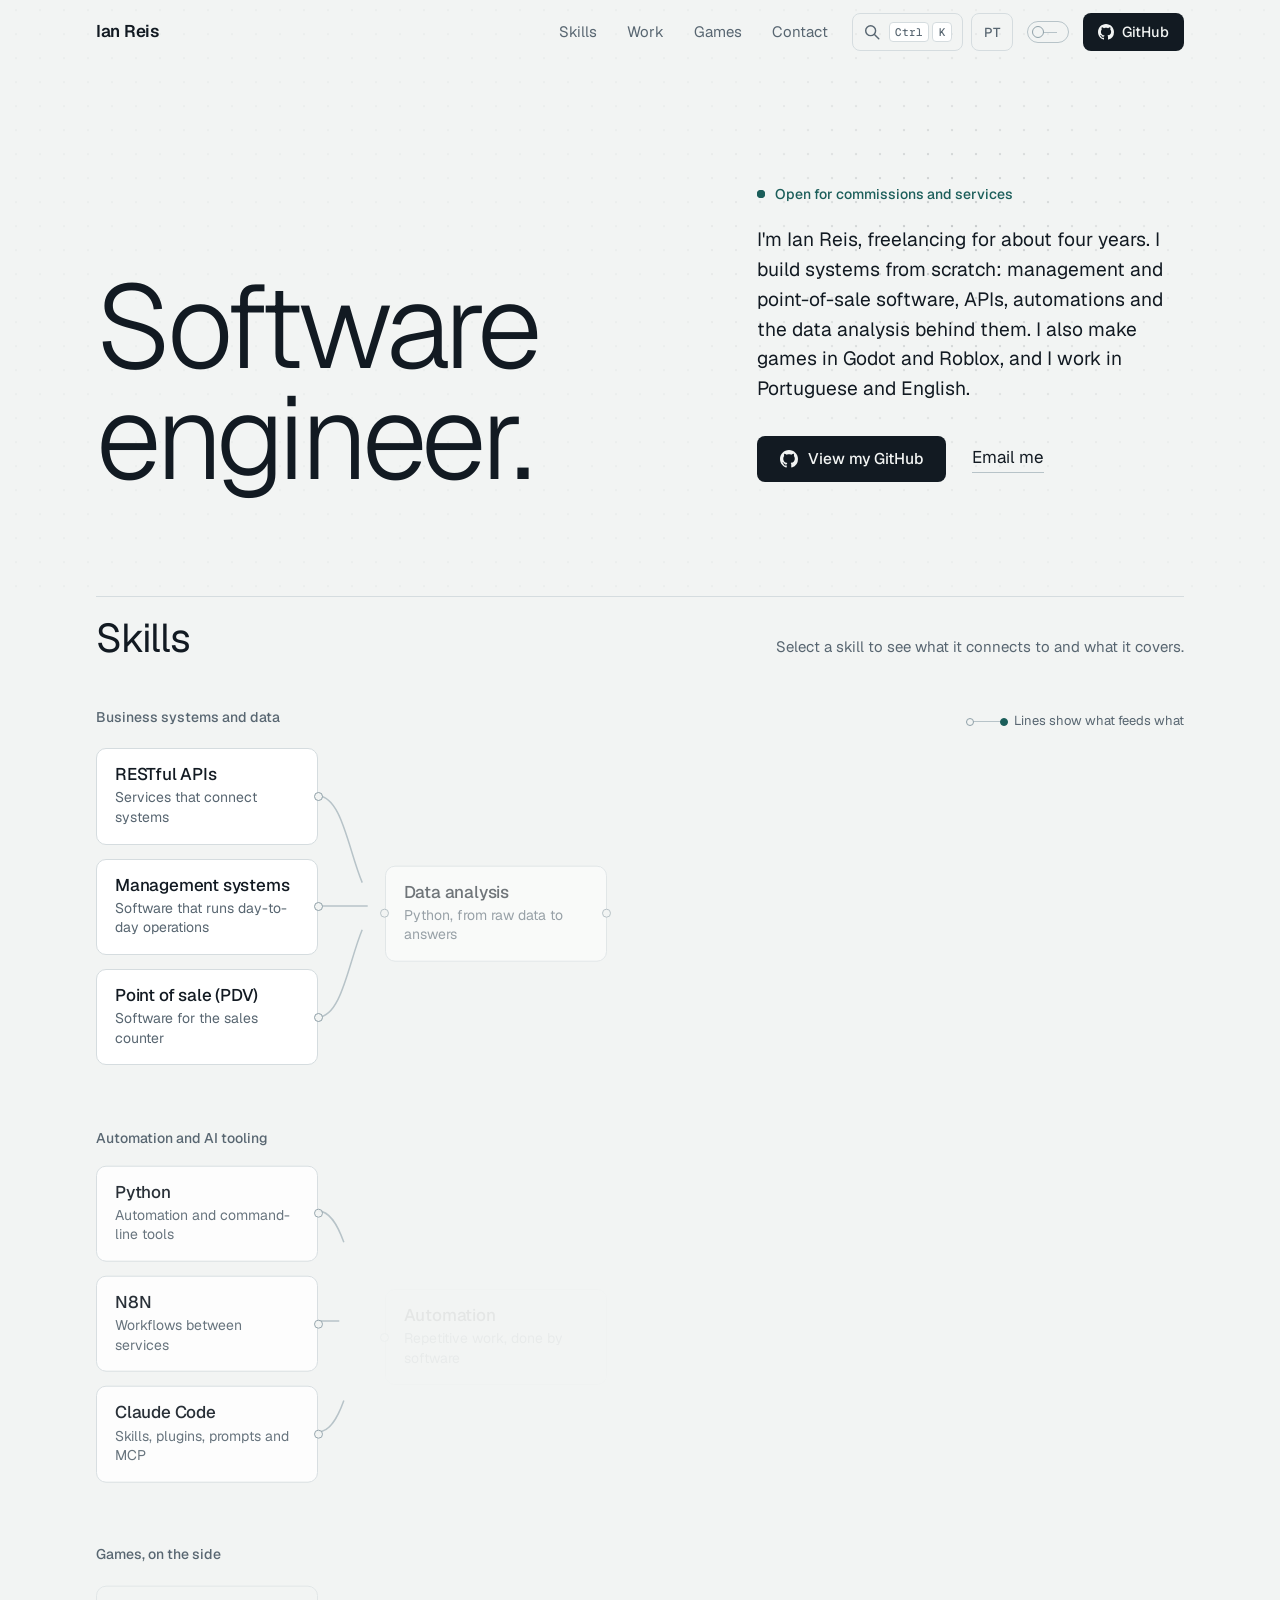
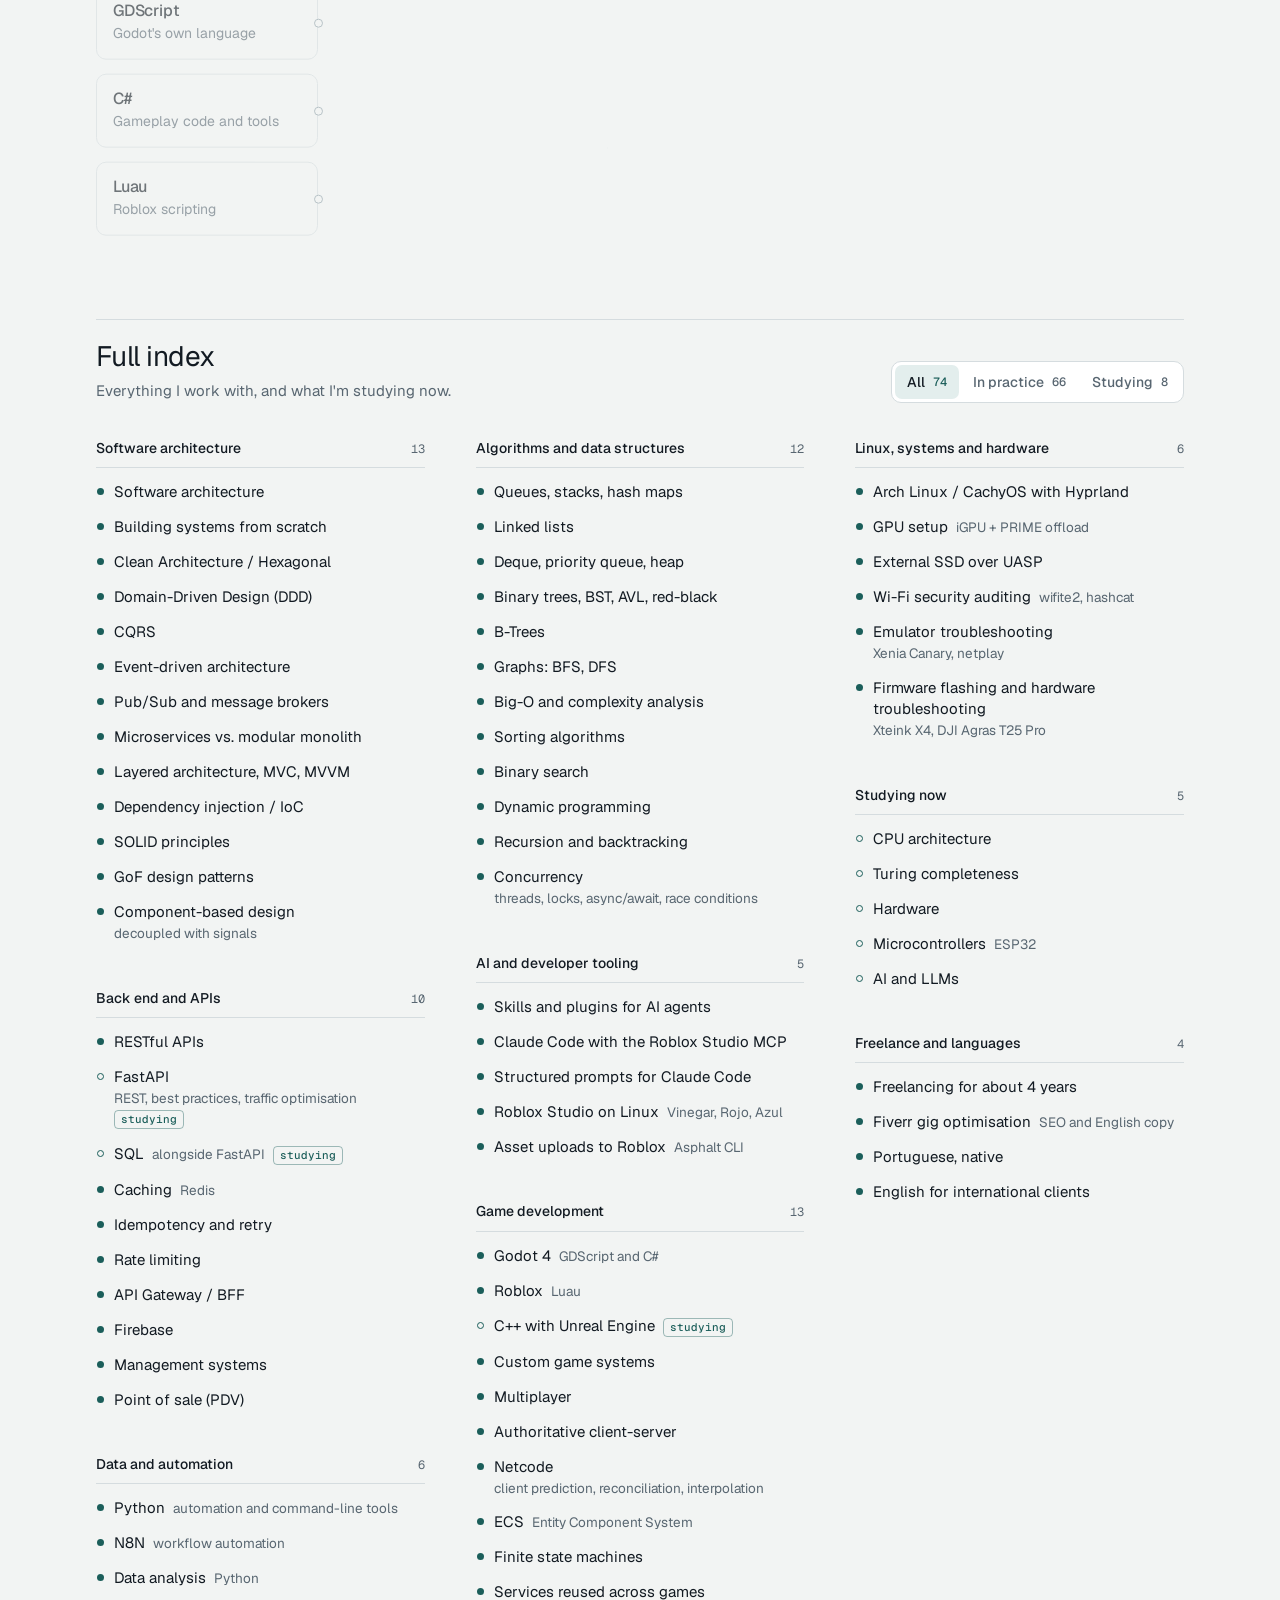
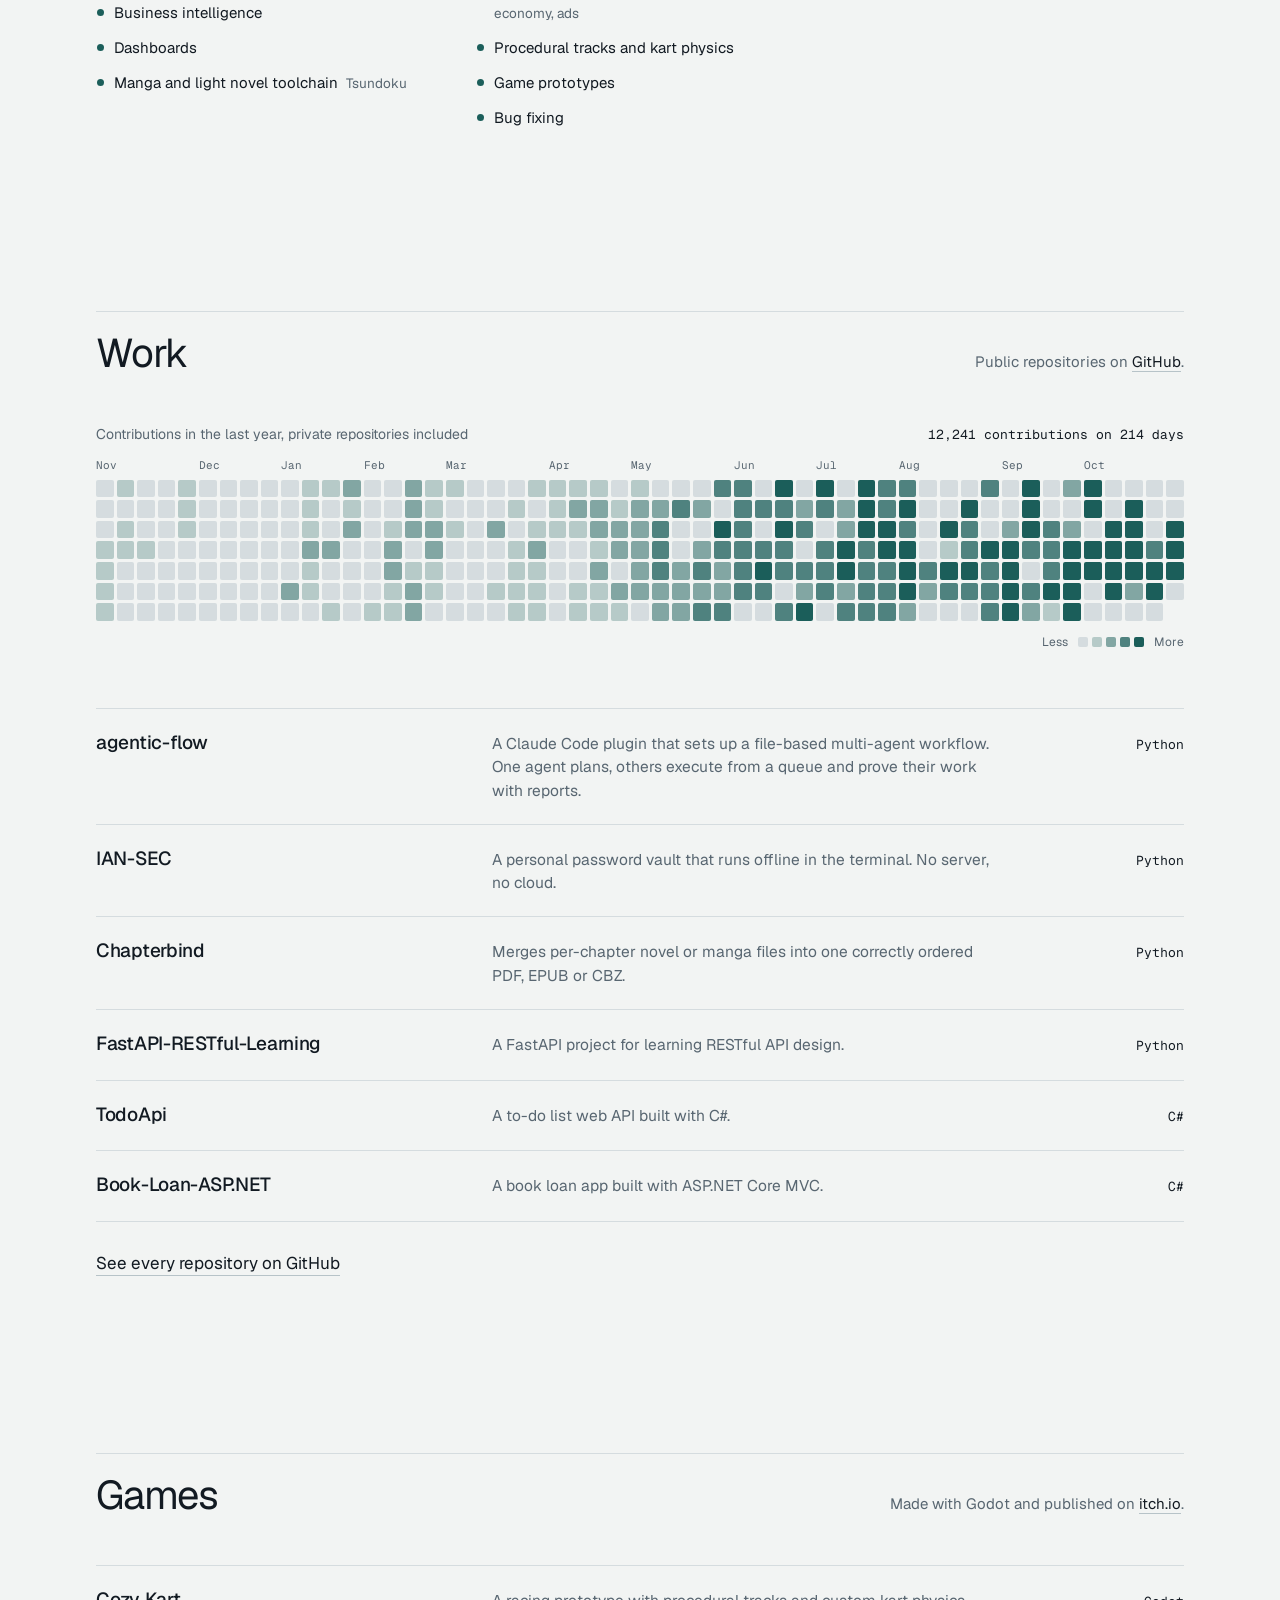
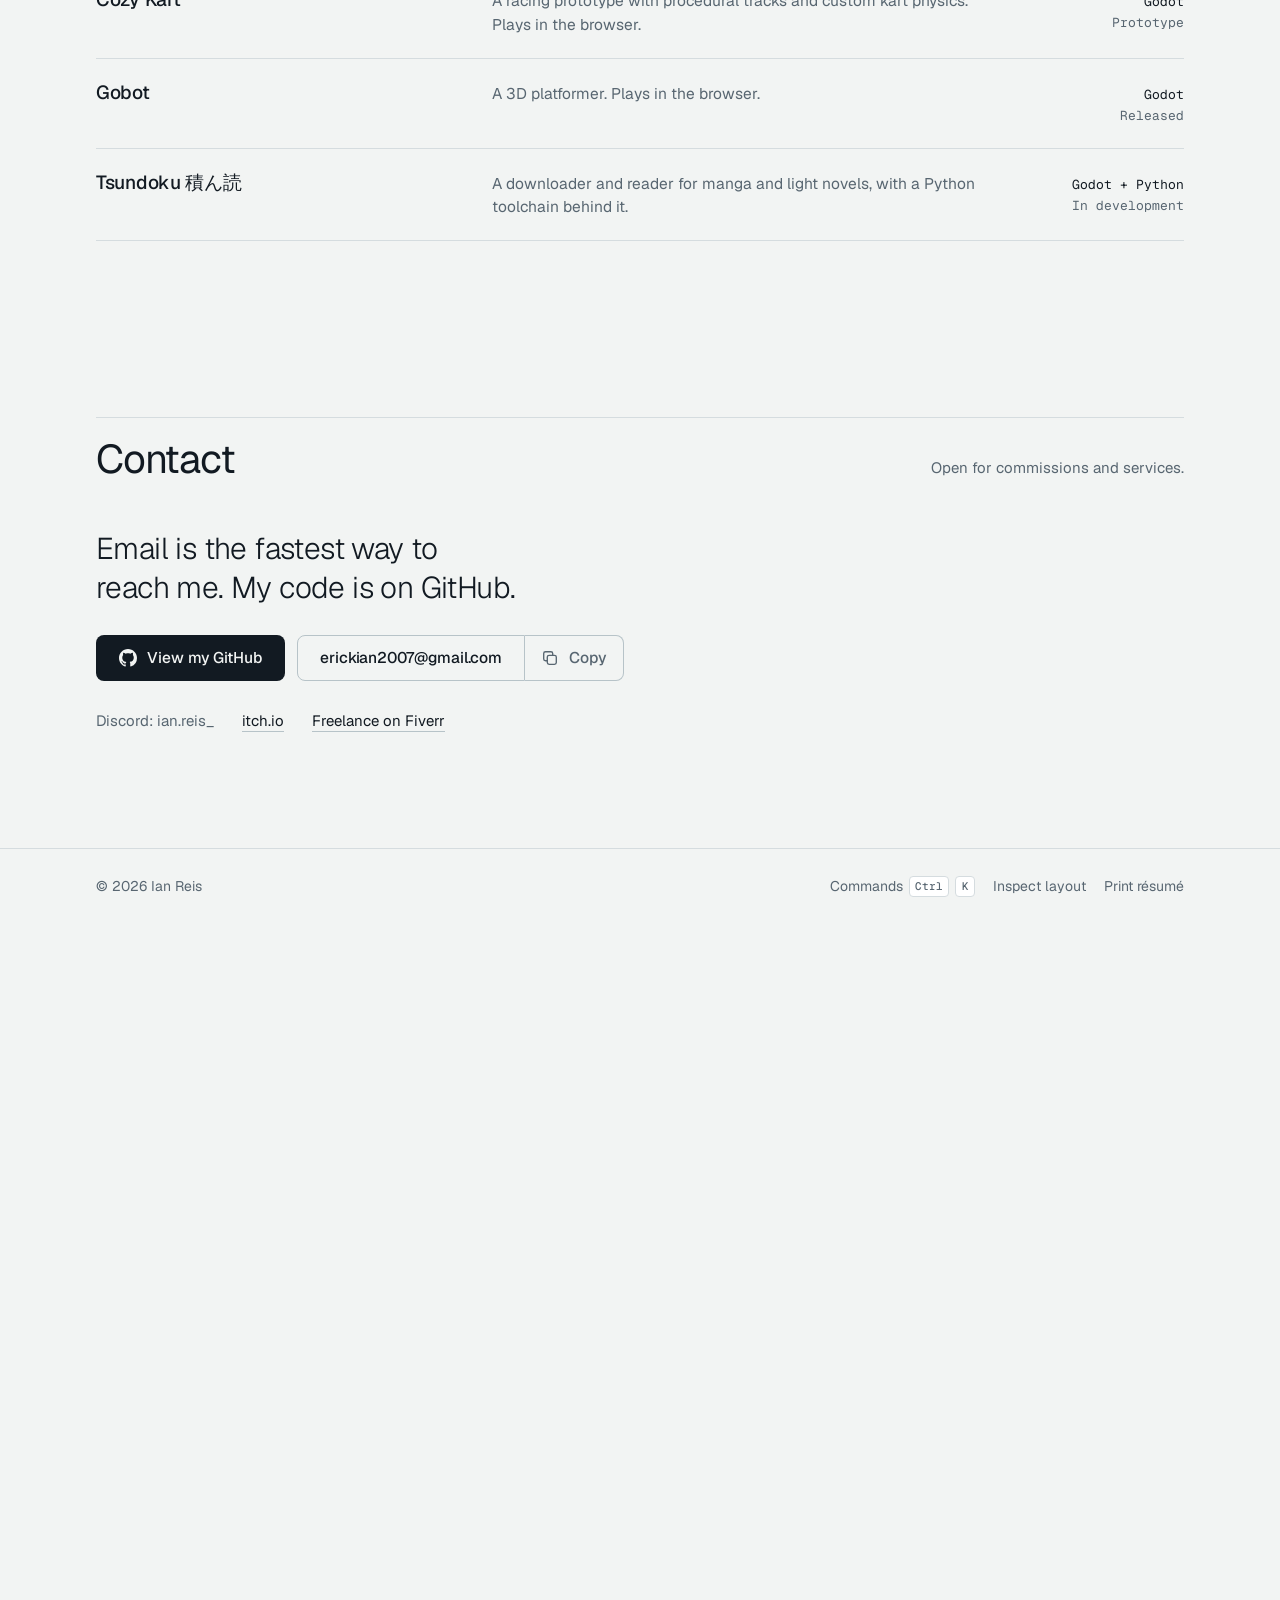
==== index.html @ 00b24fa4 "Add cross-page transition and interface polish" ====
<!DOCTYPE html>
<html lang="en">
<head>
<meta charset="utf-8">
<meta name="viewport" content="width=device-width, initial-scale=1">
<title>Ian Reis — Software Engineer</title>
<meta name="description" content="Ian Reis is a freelance software engineer: software architecture, RESTful APIs, management and point-of-sale systems, Python automation and data analysis. Also builds games with Godot and Roblox. Portuguese and English.">
<meta name="keywords" content="software engineer, software architecture, RESTful APIs, FastAPI, Python, automation, N8N, CQRS, DDD, Clean Architecture, Godot 4, Roblox, Luau, multiplayer, freelancer">
<meta name="theme-color" content="#F2F4F3">
<meta name="color-scheme" content="light dark">
<link rel="canonical" href="https://ian-reis.github.io/portfolio/">
<meta property="og:type" content="website">
<meta property="og:url" content="https://ian-reis.github.io/portfolio/">
<meta property="og:title" content="Ian Reis — Software Engineer">
<meta property="og:description" content="Management systems, RESTful APIs, data analysis, BI and dashboards. Also games with Godot and Roblox.">
<meta property="og:image" content="https://ian-reis.github.io/portfolio/assets/images/og.png">
<meta property="og:image:width" content="1200">
<meta property="og:image:height" content="630">
<meta name="twitter:card" content="summary_large_image">
<link rel="icon" href="data:image/svg+xml,%3Csvg xmlns='http://www.w3.org/2000/svg' viewBox='0 0 64 64'%3E%3Crect width='64' height='64' rx='14' fill='%23121A22'/%3E%3Cpath d='M18 32L46 20M18 32L46 44' stroke='%237FB5B0' stroke-width='3' fill='none'/%3E%3Ccircle cx='18' cy='32' r='6' fill='%23F2F4F3'/%3E%3Ccircle cx='46' cy='20' r='6' fill='%23F2F4F3'/%3E%3Ccircle cx='46' cy='44' r='6' fill='%23F2F4F3'/%3E%3C/svg%3E">

<script type="application/ld+json">
{
  "@context": "https://schema.org",
  "@type": "Person",
  "name": "Ian Reis",
  "jobTitle": "Software Engineer",
  "email": "mailto:erickian2007@gmail.com",
  "url": "https://ian-reis.github.io/portfolio/",
  "knowsLanguage": ["pt-BR", "en"],
  "knowsAbout": ["Software architecture", "RESTful APIs", "FastAPI", "Python", "Automation", "N8N", "Firebase", "CQRS", "Domain-Driven Design", "Clean Architecture", "Event-driven architecture", "Data structures and algorithms", "Management systems", "Point of sale", "Business intelligence", "Godot 4", "Roblox", "Luau", "C#", "Multiplayer netcode"],
  "sameAs": ["https://github.com/ian-Reis", "https://ian-reis.itch.io/"]
}
</script>

<script>
  /* Runs before first paint: theme, language and motion preferences, so nothing flashes. */
  (function () {
    var r = document.documentElement;
    var get = function (k) { try { return localStorage.getItem(k); } catch (e) { return null; } };
    var theme = get('ir:theme');
    if (theme !== 'light' && theme !== 'dark') {
      theme = window.matchMedia && matchMedia('(prefers-color-scheme: dark)').matches ? 'dark' : 'light';
    }
    r.setAttribute('data-theme', theme);
    var lang = get('ir:lang');
    if (lang !== 'en' && lang !== 'pt') lang = /^pt\b/i.test(navigator.language || '') ? 'pt' : 'en';
    r.lang = lang === 'pt' ? 'pt-BR' : 'en';
    try { if (!matchMedia('(prefers-reduced-motion: reduce)').matches) r.classList.add('motion'); } catch (e) {}
    setTimeout(function () { if (!window.__siteReady) r.classList.remove('motion'); }, 3000); // fail-safe
    var meta = document.querySelector('meta[name="theme-color"]');
    if (meta) meta.setAttribute('content', theme === 'dark' ? '#0E1418' : '#F2F4F3');

    // arriving from the 404 page: open this page as a circle from the button that was clicked
    window.addEventListener('pagereveal', function (e) {
      if (!e.viewTransition) return;
      var raw = null;
      try { raw = sessionStorage.getItem('ir:vt-origin'); sessionStorage.removeItem('ir:vt-origin'); } catch (err) {}
      if (!raw) { e.viewTransition.skipTransition(); return; }
      var p = JSON.parse(raw);
      e.viewTransition.ready.then(function () {
        var rad = Math.hypot(Math.max(p.x, innerWidth - p.x), Math.max(p.y, innerHeight - p.y));
        r.animate({ clipPath: ['circle(0px at ' + p.x + 'px ' + p.y + 'px)', 'circle(' + rad + 'px at ' + p.x + 'px ' + p.y + 'px)'] },
          { duration: 700, easing: 'cubic-bezier(0.215, 0.61, 0.355, 1)', pseudoElement: '::view-transition-new(root)' });
      });
    });
  })();
</script>

<link rel="preload" href="assets/fonts/geist.woff2" as="font" type="font/woff2" crossorigin>
<link rel="stylesheet" href="assets/css/fonts.css">
<link rel="stylesheet" href="assets/css/site.css">

<script data-goatcounter="https://ian-reis.goatcounter.com/count" async src="https://gc.zgo.at/count.js"></script>
</head>
<body>

<a class="skip" href="#main" data-i18n="skip">Skip to content</a>
<div class="progress" aria-hidden="true"><span id="progress"></span></div>

<header class="bar" id="bar" data-c="Header">
  <div class="wrap bar__in">
    <a class="brand" href="#top" aria-label="Ian Reis"><span class="brand__k" aria-hidden="true">I</span><span class="brand__h" aria-hidden="true">an&nbsp;</span><span class="brand__k" aria-hidden="true">R</span><span class="brand__h" aria-hidden="true">eis</span></a>
    <nav class="nav" aria-label="Sections" data-i18n-attr="aria-label:nav.label">
      <a href="#skills" data-i18n="nav.skills">Skills</a>
      <a href="#work" data-i18n="nav.work">Work</a>
      <a href="#games" data-i18n="nav.games">Games</a>
      <a href="#contact" data-i18n="nav.contact">Contact</a>
      <span class="nav__ind" aria-hidden="true"></span>
    </nav>
    <div class="tools">
      <button class="tool tool--palette" type="button" id="open-palette" aria-haspopup="dialog" aria-controls="palette" aria-label="Open command menu" data-i18n-attr="aria-label:palette.open">
        <svg class="icon" viewBox="0 0 20 20" aria-hidden="true" focusable="false"><circle cx="8.5" cy="8.5" r="5.5" fill="none" stroke="currentColor" stroke-width="1.6"/><path d="M13 13l4.5 4.5" stroke="currentColor" stroke-width="1.6" stroke-linecap="round"/></svg>
        <span class="tool__keys"><kbd class="mod-key">Ctrl</kbd><kbd>K</kbd></span>
      </button>
      <button class="tool tool--lang" type="button" id="lang-toggle">PT</button>
      <button class="theme-switch" type="button" id="theme-toggle" role="switch" aria-checked="false" aria-label="Dark theme" data-i18n-attr="aria-label:theme.label">
        <span class="theme-switch__track"><span class="theme-switch__port"></span></span>
      </button>
      <a class="btn btn--primary btn--sm" href="https://github.com/ian-Reis" target="_blank" rel="noopener">
        <svg class="icon" viewBox="0 0 16 16" aria-hidden="true" focusable="false"><path fill="currentColor" d="M8 0C3.58 0 0 3.58 0 8c0 3.54 2.29 6.53 5.47 7.59.4.07.55-.17.55-.38 0-.19-.01-.82-.01-1.49-2.01.37-2.53-.49-2.69-.94-.09-.23-.48-.94-.82-1.13-.28-.15-.68-.52-.01-.53.63-.01 1.08.58 1.23.82.72 1.21 1.87.87 2.33.66.07-.52.28-.87.51-1.07-1.78-.2-3.64-.89-3.64-3.95 0-.87.31-1.59.82-2.15-.08-.2-.36-1.02.08-2.12 0 0 .67-.21 2.2.82.64-.18 1.32-.27 2-.27.68 0 1.36.09 2 .27 1.53-1.04 2.2-.82 2.2-.82.44 1.1.16 1.92.08 2.12.51.56.82 1.27.82 2.15 0 3.07-1.87 3.75-3.65 3.95.29.25.54.73.54 1.48 0 1.07-.01 1.93-.01 2.2 0 .21.15.46.55.38A8.013 8.013 0 0016 8c0-4.42-3.58-8-8-8z"/></svg>
        GitHub
      </a>
    </div>
  </div>
</header>

<main id="main">

  <!-- ───────────── Hero ───────────── -->
  <section class="hero" id="top" data-c="Hero">
    <div class="hero__bg" aria-hidden="true"></div>
    <div class="wrap hero__grid">
      <h1 class="hero__title">
        <span class="sr" data-i18n="hero.sr">Ian Reis, software engineer.</span>
        <span class="hero__line" aria-hidden="true"><span class="hero__inner" data-split data-i18n="hero.l1">Software</span></span>
        <span class="hero__line" aria-hidden="true"><span class="hero__inner" data-split data-i18n="hero.l2">engineer.</span></span>
      </h1>
      <div class="hero__side">
        <p class="status"><span class="status__dot" aria-hidden="true"></span><span data-i18n="status">Open for commissions and services</span></p>
        <p class="hero__lead" data-i18n="hero.lead">I'm Ian Reis, freelancing for about four years. I build systems from scratch: management and point-of-sale software, APIs, automations and the data analysis behind them. I also make games in Godot and Roblox, and I work in Portuguese and English.</p>
        <div class="hero__actions">
          <a class="btn btn--primary" href="https://github.com/ian-Reis" target="_blank" rel="noopener">
            <svg class="icon" viewBox="0 0 16 16" aria-hidden="true" focusable="false"><path fill="currentColor" d="M8 0C3.58 0 0 3.58 0 8c0 3.54 2.29 6.53 5.47 7.59.4.07.55-.17.55-.38 0-.19-.01-.82-.01-1.49-2.01.37-2.53-.49-2.69-.94-.09-.23-.48-.94-.82-1.13-.28-.15-.68-.52-.01-.53.63-.01 1.08.58 1.23.82.72 1.21 1.87.87 2.33.66.07-.52.28-.87.51-1.07-1.78-.2-3.64-.89-3.64-3.95 0-.87.31-1.59.82-2.15-.08-.2-.36-1.02.08-2.12 0 0 .67-.21 2.2.82.64-.18 1.32-.27 2-.27.68 0 1.36.09 2 .27 1.53-1.04 2.2-.82 2.2-.82.44 1.1.16 1.92.08 2.12.51.56.82 1.27.82 2.15 0 3.07-1.87 3.75-3.65 3.95.29.25.54.73.54 1.48 0 1.07-.01 1.93-.01 2.2 0 .21.15.46.55.38A8.013 8.013 0 0016 8c0-4.42-3.58-8-8-8z"/></svg>
            <span data-i18n="cta.github">View my GitHub</span>
          </a>
          <a class="link" href="mailto:erickian2007@gmail.com" data-i18n="cta.email">Email me</a>
        </div>
      </div>
    </div>
  </section>

  <!-- ───────────── Skills ───────────── -->
  <section class="sec" id="skills" aria-labelledby="skills-title" data-c="Skills">
    <div class="wrap">
      <header class="sec__head">
        <h2 class="sec__title" id="skills-title" data-i18n="skills.title">Skills</h2>
        <p class="sec__note" data-i18n="skills.note">Select a skill to see what it connects to and what it covers.</p>
      </header>

      <div class="map" data-c="SkillMap">
        <div class="map__row" data-row="main">
          <div class="map__labels">
            <h3 class="map__label" data-i18n="map.main">Business systems and data</h3>
            <p class="map__legend" aria-hidden="true"><span class="map__legend-line"></span><span data-i18n="map.legend">Lines show what feeds what</span></p>
          </div>
          <div class="map__grid">
            <ul class="col">
              <li><button class="node" type="button" data-id="api" data-to="data" data-stage="0" aria-pressed="false" aria-controls="panel">
                <span class="node__name" data-i18n="n.api">RESTful APIs</span>
                <span class="node__desc" data-i18n="n.api.d">Services that connect systems</span>
              </button></li>
              <li><button class="node" type="button" data-id="mgmt" data-to="data" data-stage="0" aria-pressed="false" aria-controls="panel">
                <span class="node__name" data-i18n="n.mgmt">Management systems</span>
                <span class="node__desc" data-i18n="n.mgmt.d">Software that runs day-to-day operations</span>
              </button></li>
              <li><button class="node" type="button" data-id="pdv" data-to="data" data-stage="0" aria-pressed="false" aria-controls="panel">
                <span class="node__name" data-i18n="n.pdv">Point of sale (PDV)</span>
                <span class="node__desc" data-i18n="n.pdv.d">Software for the sales counter</span>
              </button></li>
            </ul>
            <ul class="col">
              <li><button class="node" type="button" data-id="data" data-to="bi" data-stage="1" aria-pressed="false" aria-controls="panel">
                <span class="node__name" data-i18n="n.data">Data analysis</span>
                <span class="node__desc" data-i18n="n.data.d">Python, from raw data to answers</span>
              </button></li>
            </ul>
            <ul class="col">
              <li><button class="node" type="button" data-id="bi" data-to="dash" data-stage="2" aria-pressed="false" aria-controls="panel">
                <span class="node__name" data-i18n="n.bi">Business intelligence</span>
                <span class="node__desc" data-i18n="n.bi.d">Turning data into decisions</span>
              </button></li>
            </ul>
            <ul class="col">
              <li><button class="node" type="button" data-id="dash" data-stage="3" aria-pressed="false" aria-controls="panel">
                <span class="node__name" data-i18n="n.dash">Dashboards</span>
                <span class="node__desc" data-i18n="n.dash.d">Metrics you can read at a glance</span>
              </button></li>
            </ul>
          </div>
        </div>

        <div class="map__row" data-row="auto">
          <div class="map__labels">
            <h3 class="map__label" data-i18n="map.auto">Automation and AI tooling</h3>
          </div>
          <div class="map__grid">
            <ul class="col">
              <li><button class="node" type="button" data-id="python" data-to="auto" data-stage="0" aria-pressed="false" aria-controls="panel">
                <span class="node__name">Python</span>
                <span class="node__desc" data-i18n="n.python.d">Automation and command-line tools</span>
              </button></li>
              <li><button class="node" type="button" data-id="n8n" data-to="auto" data-stage="0" aria-pressed="false" aria-controls="panel">
                <span class="node__name">N8N</span>
                <span class="node__desc" data-i18n="n.n8n.d">Workflows between services</span>
              </button></li>
              <li><button class="node" type="button" data-id="claude" data-to="auto" data-stage="0" aria-pressed="false" aria-controls="panel">
                <span class="node__name">Claude Code</span>
                <span class="node__desc" data-i18n="n.claude.d">Skills, plugins, prompts and MCP</span>
              </button></li>
            </ul>
            <ul class="col">
              <li><button class="node" type="button" data-id="auto" data-stage="1" aria-pressed="false" aria-controls="panel">
                <span class="node__name" data-i18n="n.auto">Automation</span>
                <span class="node__desc" data-i18n="n.auto.d">Repetitive work, done by software</span>
              </button></li>
            </ul>
            <div class="col col--empty" aria-hidden="true"></div>
            <div class="col col--empty" aria-hidden="true"></div>
          </div>
        </div>

        <div class="map__row map__row--games" data-row="games">
          <div class="map__labels">
            <h3 class="map__label" data-i18n="map.games">Games, on the side</h3>
          </div>
          <div class="map__grid">
            <ul class="col">
              <li><button class="node" type="button" data-id="gdscript" data-to="godot" data-stage="0" aria-pressed="false" aria-controls="panel">
                <span class="node__name">GDScript</span>
                <span class="node__desc" data-i18n="n.gdscript.d">Godot's own language</span>
              </button></li>
              <li><button class="node" type="button" data-id="csharp" data-to="godot" data-stage="0" aria-pressed="false" aria-controls="panel">
                <span class="node__name">C#</span>
                <span class="node__desc" data-i18n="n.csharp.d">Gameplay code and tools</span>
              </button></li>
              <li><button class="node" type="button" data-id="luau" data-to="roblox" data-stage="0" aria-pressed="false" aria-controls="panel">
                <span class="node__name">Luau</span>
                <span class="node__desc" data-i18n="n.luau.d">Roblox scripting</span>
              </button></li>
            </ul>
            <ul class="col">
              <li><button class="node" type="button" data-id="godot" data-to="game" data-stage="1" aria-pressed="false" aria-controls="panel">
                <span class="node__name">Godot 4</span>
                <span class="node__desc" data-i18n="n.godot.d">Open-source game engine</span>
              </button></li>
              <li><button class="node" type="button" data-id="roblox" data-to="game" data-stage="1" aria-pressed="false" aria-controls="panel">
                <span class="node__name">Roblox</span>
                <span class="node__desc" data-i18n="n.roblox.d">Experiences in Luau</span>
              </button></li>
            </ul>
            <ul class="col">
              <li><button class="node" type="button" data-id="game" data-stage="2" aria-pressed="false" aria-controls="panel">
                <span class="node__name" data-i18n="n.game">Game development</span>
                <span class="node__desc" data-i18n="n.game.d">Custom systems, multiplayer, prototypes</span>
              </button></li>
            </ul>
            <div class="col col--empty" aria-hidden="true"></div>
          </div>
        </div>

        <!-- detail for the selected skill (filled by site.js) -->
        <section class="panel" id="panel" aria-labelledby="panel-title" aria-hidden="true">
          <div class="panel__inner">
            <div class="panel__body">
              <header class="panel__head">
                <h3 class="panel__title" id="panel-title" tabindex="-1"></h3>
                <button class="panel__close" type="button" aria-label="Close" data-i18n-attr="aria-label:panel.close">
                  <svg viewBox="0 0 20 20" aria-hidden="true" focusable="false"><path d="M5 5l10 10M15 5L5 15" stroke="currentColor" stroke-width="1.6" stroke-linecap="round"/></svg>
                </button>
              </header>
              <p class="panel__lede"></p>
              <div class="panel__cols">
                <div class="panel__group" data-group="links">
                  <h4 class="panel__label" data-i18n="panel.work">Public work</h4>
                  <ul class="panel__links"></ul>
                </div>
                <div class="panel__group" data-group="related">
                  <h4 class="panel__label" data-i18n="panel.related">Connected skills</h4>
                  <ul class="panel__chips"></ul>
                </div>
              </div>
            </div>
          </div>
        </section>
      </div>

      <!-- full index: every skill, grouped; studying marked as such -->
      <div class="ix" id="index" data-c="SkillIndex">
        <header class="ix__head">
          <div>
            <h3 class="ix__title" data-i18n="ix.title">Full index</h3>
            <p class="ix__note" data-i18n="ix.note">Everything I work with, and what I'm studying now.</p>
          </div>
          <div class="ix__filter" role="group" aria-label="Filter the index" data-i18n-attr="aria-label:ix.filter" hidden>
            <button type="button" class="ix__btn" data-filter="all" aria-pressed="true"><span data-i18n="ix.all">All</span><b></b></button>
            <button type="button" class="ix__btn" data-filter="practice" aria-pressed="false"><span data-i18n="ix.practice">In practice</span><b></b></button>
            <button type="button" class="ix__btn" data-filter="study" aria-pressed="false"><span data-i18n="ix.study">Studying</span><b></b></button>
          </div>
        </header>

        <div class="ix__groups">
          <section class="ix__group" aria-labelledby="ix-g-arch">
            <h4 class="ix__gtitle" id="ix-g-arch"><span data-i18n="ix.g.arch">Software architecture</span><span class="ix__count"></span></h4>
            <ul class="ix__list">
              <li class="ix__item"><span class="ix__name" data-i18n="ix.arch">Software architecture</span></li>
              <li class="ix__item"><span class="ix__name" data-i18n="ix.scratch">Building systems from scratch</span></li>
              <li class="ix__item"><span class="ix__name">Clean Architecture / Hexagonal</span></li>
              <li class="ix__item"><span class="ix__name">Domain-Driven Design (DDD)</span></li>
              <li class="ix__item"><span class="ix__name">CQRS</span></li>
              <li class="ix__item"><span class="ix__name" data-i18n="ix.eda">Event-driven architecture</span></li>
              <li class="ix__item"><span class="ix__name" data-i18n="ix.pubsub">Pub/Sub and message brokers</span></li>
              <li class="ix__item"><span class="ix__name" data-i18n="ix.micro">Microservices vs. modular monolith</span></li>
              <li class="ix__item"><span class="ix__name" data-i18n="ix.layers">Layered architecture, MVC, MVVM</span></li>
              <li class="ix__item"><span class="ix__name" data-i18n="ix.di">Dependency injection / IoC</span></li>
              <li class="ix__item"><span class="ix__name" data-i18n="ix.solid">SOLID principles</span></li>
              <li class="ix__item"><span class="ix__name" data-i18n="ix.gof">GoF design patterns</span></li>
              <li class="ix__item"><span class="ix__name" data-i18n="ix.components">Component-based design</span><span class="ix__detail" data-i18n="ix.components.d">decoupled with signals</span></li>
            </ul>
          </section>

          <section class="ix__group" aria-labelledby="ix-g-back">
            <h4 class="ix__gtitle" id="ix-g-back"><span data-i18n="ix.g.back">Back end and APIs</span><span class="ix__count"></span></h4>
            <ul class="ix__list">
              <li class="ix__item"><span class="ix__name" data-i18n="n.api">RESTful APIs</span></li>
              <li class="ix__item" data-status="study"><span class="ix__name">FastAPI</span><span class="ix__detail" data-i18n="ix.fastapi.d">REST, best practices, traffic optimisation</span><span class="ix__tag" data-i18n="ix.studying">studying</span></li>
              <li class="ix__item" data-status="study"><span class="ix__name">SQL</span><span class="ix__detail" data-i18n="ix.sql.d">alongside FastAPI</span><span class="ix__tag" data-i18n="ix.studying">studying</span></li>
              <li class="ix__item"><span class="ix__name" data-i18n="ix.redis">Caching</span><span class="ix__detail">Redis</span></li>
              <li class="ix__item"><span class="ix__name" data-i18n="ix.idem">Idempotency and retry</span></li>
              <li class="ix__item"><span class="ix__name">Rate limiting</span></li>
              <li class="ix__item"><span class="ix__name">API Gateway / BFF</span></li>
              <li class="ix__item"><span class="ix__name">Firebase</span></li>
              <li class="ix__item"><span class="ix__name" data-i18n="n.mgmt">Management systems</span></li>
              <li class="ix__item"><span class="ix__name" data-i18n="n.pdv">Point of sale (PDV)</span></li>
            </ul>
          </section>

          <section class="ix__group" aria-labelledby="ix-g-data">
            <h4 class="ix__gtitle" id="ix-g-data"><span data-i18n="ix.g.data">Data and automation</span><span class="ix__count"></span></h4>
            <ul class="ix__list">
              <li class="ix__item"><span class="ix__name">Python</span><span class="ix__detail" data-i18n="ix.python.d">automation and command-line tools</span></li>
              <li class="ix__item"><span class="ix__name">N8N</span><span class="ix__detail" data-i18n="ix.n8n.d">workflow automation</span></li>
              <li class="ix__item"><span class="ix__name" data-i18n="ix.analysis">Data analysis</span><span class="ix__detail">Python</span></li>
              <li class="ix__item"><span class="ix__name">Business intelligence</span></li>
              <li class="ix__item"><span class="ix__name">Dashboards</span></li>
              <li class="ix__item"><span class="ix__name" data-i18n="ix.tsundoku">Manga and light novel toolchain</span><span class="ix__detail">Tsundoku</span></li>
            </ul>
          </section>

          <section class="ix__group" aria-labelledby="ix-g-algo">
            <h4 class="ix__gtitle" id="ix-g-algo"><span data-i18n="ix.g.algo">Algorithms and data structures</span><span class="ix__count"></span></h4>
            <ul class="ix__list">
              <li class="ix__item"><span class="ix__name" data-i18n="ix.queues">Queues, stacks, hash maps</span></li>
              <li class="ix__item"><span class="ix__name" data-i18n="ix.linked">Linked lists</span></li>
              <li class="ix__item"><span class="ix__name" data-i18n="ix.heap">Deque, priority queue, heap</span></li>
              <li class="ix__item"><span class="ix__name" data-i18n="ix.trees">Binary trees, BST, AVL, red-black</span></li>
              <li class="ix__item"><span class="ix__name">B-Trees</span></li>
              <li class="ix__item"><span class="ix__name" data-i18n="ix.graphs">Graphs: BFS, DFS</span></li>
              <li class="ix__item"><span class="ix__name" data-i18n="ix.bigo">Big-O and complexity analysis</span></li>
              <li class="ix__item"><span class="ix__name" data-i18n="ix.sorting">Sorting algorithms</span></li>
              <li class="ix__item"><span class="ix__name" data-i18n="ix.bsearch">Binary search</span></li>
              <li class="ix__item"><span class="ix__name" data-i18n="ix.dp">Dynamic programming</span></li>
              <li class="ix__item"><span class="ix__name" data-i18n="ix.recursion">Recursion and backtracking</span></li>
              <li class="ix__item"><span class="ix__name" data-i18n="ix.concurrency">Concurrency</span><span class="ix__detail" data-i18n="ix.concurrency.d">threads, locks, async/await, race conditions</span></li>
            </ul>
          </section>

          <section class="ix__group" aria-labelledby="ix-g-ai">
            <h4 class="ix__gtitle" id="ix-g-ai"><span data-i18n="ix.g.ai">AI and developer tooling</span><span class="ix__count"></span></h4>
            <ul class="ix__list">
              <li class="ix__item"><span class="ix__name" data-i18n="ix.agents">Skills and plugins for AI agents</span></li>
              <li class="ix__item"><span class="ix__name" data-i18n="ix.mcp">Claude Code with the Roblox Studio MCP</span></li>
              <li class="ix__item"><span class="ix__name" data-i18n="ix.prompts">Structured prompts for Claude Code</span></li>
              <li class="ix__item"><span class="ix__name" data-i18n="ix.studiolinux">Roblox Studio on Linux</span><span class="ix__detail">Vinegar, Rojo, Azul</span></li>
              <li class="ix__item"><span class="ix__name" data-i18n="ix.asphalt">Asset uploads to Roblox</span><span class="ix__detail">Asphalt CLI</span></li>
            </ul>
          </section>

          <section class="ix__group" aria-labelledby="ix-g-games">
            <h4 class="ix__gtitle" id="ix-g-games"><span data-i18n="ix.g.games">Game development</span><span class="ix__count"></span></h4>
            <ul class="ix__list">
              <li class="ix__item"><span class="ix__name">Godot 4</span><span class="ix__detail" data-i18n="ix.godot.d">GDScript and C#</span></li>
              <li class="ix__item"><span class="ix__name">Roblox</span><span class="ix__detail">Luau</span></li>
              <li class="ix__item" data-status="study"><span class="ix__name" data-i18n="ix.unreal">C++ with Unreal Engine</span><span class="ix__tag" data-i18n="ix.studying">studying</span></li>
              <li class="ix__item"><span class="ix__name" data-i18n="ix.gamesys">Custom game systems</span></li>
              <li class="ix__item"><span class="ix__name">Multiplayer</span></li>
              <li class="ix__item"><span class="ix__name" data-i18n="ix.authoritative">Authoritative client-server</span></li>
              <li class="ix__item"><span class="ix__name">Netcode</span><span class="ix__detail" data-i18n="ix.netcode.d">client prediction, reconciliation, interpolation</span></li>
              <li class="ix__item"><span class="ix__name">ECS</span><span class="ix__detail">Entity Component System</span></li>
              <li class="ix__item"><span class="ix__name" data-i18n="ix.fsm">Finite state machines</span></li>
              <li class="ix__item"><span class="ix__name" data-i18n="ix.services">Services reused across games</span><span class="ix__detail" data-i18n="ix.services.d">economy, ads</span></li>
              <li class="ix__item"><span class="ix__name" data-i18n="ix.procedural">Procedural tracks and kart physics</span></li>
              <li class="ix__item"><span class="ix__name" data-i18n="ix.prototypes">Game prototypes</span></li>
              <li class="ix__item"><span class="ix__name" data-i18n="ix.bugs">Bug fixing</span></li>
            </ul>
          </section>

          <section class="ix__group" aria-labelledby="ix-g-sys">
            <h4 class="ix__gtitle" id="ix-g-sys"><span data-i18n="ix.g.sys">Linux, systems and hardware</span><span class="ix__count"></span></h4>
            <ul class="ix__list">
              <li class="ix__item"><span class="ix__name" data-i18n="ix.arch.linux">Arch Linux / CachyOS with Hyprland</span></li>
              <li class="ix__item"><span class="ix__name" data-i18n="ix.gpu">GPU setup</span><span class="ix__detail">iGPU + PRIME offload</span></li>
              <li class="ix__item"><span class="ix__name" data-i18n="ix.ssd">External SSD over UASP</span></li>
              <li class="ix__item"><span class="ix__name" data-i18n="ix.wifi">Wi-Fi security auditing</span><span class="ix__detail">wifite2, hashcat</span></li>
              <li class="ix__item"><span class="ix__name" data-i18n="ix.emu">Emulator troubleshooting</span><span class="ix__detail">Xenia Canary, netplay</span></li>
              <li class="ix__item"><span class="ix__name" data-i18n="ix.firmware">Firmware flashing and hardware troubleshooting</span><span class="ix__detail">Xteink X4, DJI Agras T25 Pro</span></li>
            </ul>
          </section>

          <section class="ix__group ix__group--study" aria-labelledby="ix-g-study">
            <h4 class="ix__gtitle" id="ix-g-study"><span data-i18n="ix.g.study">Studying now</span><span class="ix__count"></span></h4>
            <ul class="ix__list">
              <li class="ix__item" data-status="study"><span class="ix__name" data-i18n="ix.cpu">CPU architecture</span><span class="ix__tag" data-i18n="ix.studying">studying</span></li>
              <li class="ix__item" data-status="study"><span class="ix__name" data-i18n="ix.turing">Turing completeness</span><span class="ix__tag" data-i18n="ix.studying">studying</span></li>
              <li class="ix__item" data-status="study"><span class="ix__name">Hardware</span><span class="ix__tag" data-i18n="ix.studying">studying</span></li>
              <li class="ix__item" data-status="study"><span class="ix__name" data-i18n="ix.mcu">Microcontrollers</span><span class="ix__detail">ESP32</span><span class="ix__tag" data-i18n="ix.studying">studying</span></li>
              <li class="ix__item" data-status="study"><span class="ix__name" data-i18n="ix.llm">AI and LLMs</span><span class="ix__tag" data-i18n="ix.studying">studying</span></li>
            </ul>
          </section>

          <section class="ix__group" aria-labelledby="ix-g-pro">
            <h4 class="ix__gtitle" id="ix-g-pro"><span data-i18n="ix.g.pro">Freelance and languages</span><span class="ix__count"></span></h4>
            <ul class="ix__list">
              <li class="ix__item"><span class="ix__name" data-i18n="ix.freelance">Freelancing for about 4 years</span></li>
              <li class="ix__item"><span class="ix__name" data-i18n="ix.fiverr">Fiverr gig optimisation</span><span class="ix__detail" data-i18n="ix.fiverr.d">SEO and English copy</span></li>
              <li class="ix__item"><span class="ix__name" data-i18n="ix.pt">Portuguese, native</span></li>
              <li class="ix__item"><span class="ix__name" data-i18n="ix.en">English for international clients</span></li>
            </ul>
          </section>
        </div>
      </div>
    </div>
  </section>

  <!-- ───────────── Work ───────────── -->
  <section class="sec" id="work" aria-labelledby="work-title" data-c="Work">
    <div class="wrap">
      <header class="sec__head">
        <h2 class="sec__title" id="work-title" data-i18n="work.title">Work</h2>
        <p class="sec__note" data-i18n-html="work.note">Public repositories on <a href="https://github.com/ian-Reis?tab=repositories" target="_blank" rel="noopener">GitHub</a>.</p>
      </header>

      <!-- contribution calendar incl. private repositories (assets/data/activity.json, refreshed daily by a GitHub Action) -->
      <figure class="activity" id="activity" hidden data-c="Activity">
        <figcaption class="activity__head">
          <span class="insight__label" data-i18n="act.label">Contributions in the last year, private repositories included</span>
          <span class="activity__total" id="act-total"></span>
        </figcaption>
        <div class="hm" id="heatmap">
          <div class="hm__months" aria-hidden="true"></div>
          <div class="hm__grid" role="img"></div>
        </div>
        <p class="hm__legend" aria-hidden="true">
          <span data-i18n="act.less">Less</span><i data-l="0"></i><i data-l="1"></i><i data-l="2"></i><i data-l="3"></i><i data-l="4"></i><span data-i18n="act.more">More</span>
        </p>
      </figure>

      <!-- live from the GitHub API; stays hidden if it cannot load -->
      <div class="insights" id="insights" hidden data-c="Insights">
        <figure class="insight">
          <figcaption class="insight__label" data-i18n="work.langs">Languages across public repositories</figcaption>
          <div class="langbar" id="langbar"></div>
          <ul class="langbar__legend" id="langlegend"></ul>
        </figure>
        <figure class="insight">
          <figcaption class="insight__label" data-i18n="work.timeline">Last push of each public repository</figcaption>
          <div class="timeline" id="timeline"></div>
        </figure>
      </div>

      <ul class="repos" id="repos" data-c="RepoList">
        <li class="repo" data-repo="agentic-flow">
          <a class="repo__main" href="https://github.com/ian-Reis/agentic-flow" target="_blank" rel="noopener">
            <span class="repo__name">agentic-flow</span>
            <span class="repo__desc" data-i18n="r.agentic">A Claude Code plugin that sets up a file-based multi-agent workflow. One agent plans, others execute from a queue and prove their work with reports.</span>
          </a>
          <span class="repo__meta"><span class="repo__lang">Python</span><span class="repo__when"></span></span>
        </li>
        <li class="repo" data-repo="IAN-SEC">
          <a class="repo__main" href="https://github.com/ian-Reis/IAN-SEC" target="_blank" rel="noopener">
            <span class="repo__name">IAN-SEC</span>
            <span class="repo__desc" data-i18n="r.iansec">A personal password vault that runs offline in the terminal. No server, no cloud.</span>
          </a>
          <span class="repo__meta"><span class="repo__lang">Python</span><span class="repo__when"></span></span>
        </li>
        <li class="repo" data-repo="Chapterbind">
          <a class="repo__main" href="https://github.com/ian-Reis/Chapterbind" target="_blank" rel="noopener">
            <span class="repo__name">Chapterbind</span>
            <span class="repo__desc" data-i18n="r.chapterbind">Merges per-chapter novel or manga files into one correctly ordered PDF, EPUB or CBZ.</span>
          </a>
          <span class="repo__meta"><span class="repo__lang">Python</span><span class="repo__when"></span></span>
        </li>
        <li class="repo" data-repo="FastAPI-RESTful-Learning">
          <a class="repo__main" href="https://github.com/ian-Reis/FastAPI-RESTful-Learning" target="_blank" rel="noopener">
            <span class="repo__name">FastAPI-RESTful-Learning</span>
            <span class="repo__desc" data-i18n="r.fastapi">A FastAPI project for learning RESTful API design.</span>
          </a>
          <span class="repo__meta"><span class="repo__lang">Python</span><span class="repo__when"></span></span>
        </li>
        <li class="repo" data-repo="TodoApi">
          <a class="repo__main" href="https://github.com/ian-Reis/TodoApi" target="_blank" rel="noopener">
            <span class="repo__name">TodoApi</span>
            <span class="repo__desc" data-i18n="r.todo">A to-do list web API built with C#.</span>
          </a>
          <span class="repo__meta"><span class="repo__lang">C#</span><span class="repo__when"></span></span>
        </li>
        <li class="repo" data-repo="Book-Loan-ASP.NET">
          <a class="repo__main" href="https://github.com/ian-Reis/Book-Loan-ASP.NET" target="_blank" rel="noopener">
            <span class="repo__name">Book-Loan-ASP.NET</span>
            <span class="repo__desc" data-i18n="r.bookloan">A book loan app built with ASP.NET Core MVC.</span>
          </a>
          <span class="repo__meta"><span class="repo__lang">C#</span><span class="repo__when"></span></span>
        </li>
      </ul>

      <p class="more"><a class="link" href="https://github.com/ian-Reis?tab=repositories" target="_blank" rel="noopener" data-i18n="work.all">See every repository on GitHub</a></p>
    </div>
  </section>

  <!-- ───────────── Games ───────────── -->
  <section class="sec" id="games" aria-labelledby="games-title" data-c="Games">
    <div class="wrap">
      <header class="sec__head">
        <h2 class="sec__title" id="games-title" data-i18n="games.title">Games</h2>
        <p class="sec__note" data-i18n-html="games.note">Made with Godot and published on <a href="https://ian-reis.itch.io/" target="_blank" rel="noopener">itch.io</a>.</p>
      </header>

      <ul class="repos repos--games" id="games-list">
        <li class="repo" data-cover="assets/images/games/cozy-kart.png">
          <a class="repo__main" href="https://ian-reis.itch.io/cozy-kart" target="_blank" rel="noopener">
            <span class="repo__name">Cozy Kart</span>
            <span class="repo__desc" data-i18n="g.cozy">A racing prototype with procedural tracks and custom kart physics. Plays in the browser.</span>
          </a>
          <span class="repo__meta"><span class="repo__lang">Godot</span><span class="repo__when" data-i18n="g.prototype">Prototype</span></span>
        </li>
        <li class="repo" data-cover="assets/images/games/gobot.png">
          <a class="repo__main" href="https://ian-reis.itch.io/gobot" target="_blank" rel="noopener">
            <span class="repo__name">Gobot</span>
            <span class="repo__desc" data-i18n="g.gobot">A 3D platformer. Plays in the browser.</span>
          </a>
          <span class="repo__meta"><span class="repo__lang">Godot</span><span class="repo__when" data-i18n="g.released">Released</span></span>
        </li>
        <li class="repo" data-cover="assets/images/games/tsundoku.png">
          <a class="repo__main" href="https://ian-reis.itch.io/tsundoku" target="_blank" rel="noopener">
            <span class="repo__name">Tsundoku <span lang="ja">積ん読</span></span>
            <span class="repo__desc" data-i18n="g.tsundoku">A downloader and reader for manga and light novels, with a Python toolchain behind it.</span>
          </a>
          <span class="repo__meta"><span class="repo__lang">Godot + Python</span><span class="repo__when" data-i18n="g.indev">In development</span></span>
        </li>
      </ul>
    </div>
  </section>

  <!-- ───────────── Contact ───────────── -->
  <section class="sec sec--last" id="contact" aria-labelledby="contact-title" data-c="Contact">
    <div class="wrap">
      <header class="sec__head">
        <h2 class="sec__title" id="contact-title" data-i18n="contact.title">Contact</h2>
        <p class="sec__note" data-i18n="status.full">Open for commissions and services.</p>
      </header>

      <div class="contact">
        <p class="contact__lead" data-i18n="contact.lead">Email is the fastest way to reach me. My code is on GitHub.</p>
        <div class="contact__actions">
          <a class="btn btn--primary" href="https://github.com/ian-Reis" target="_blank" rel="noopener">
            <svg class="icon" viewBox="0 0 16 16" aria-hidden="true" focusable="false"><path fill="currentColor" d="M8 0C3.58 0 0 3.58 0 8c0 3.54 2.29 6.53 5.47 7.59.4.07.55-.17.55-.38 0-.19-.01-.82-.01-1.49-2.01.37-2.53-.49-2.69-.94-.09-.23-.48-.94-.82-1.13-.28-.15-.68-.52-.01-.53.63-.01 1.08.58 1.23.82.72 1.21 1.87.87 2.33.66.07-.52.28-.87.51-1.07-1.78-.2-3.64-.89-3.64-3.95 0-.87.31-1.59.82-2.15-.08-.2-.36-1.02.08-2.12 0 0 .67-.21 2.2.82.64-.18 1.32-.27 2-.27.68 0 1.36.09 2 .27 1.53-1.04 2.2-.82 2.2-.82.44 1.1.16 1.92.08 2.12.51.56.82 1.27.82 2.15 0 3.07-1.87 3.75-3.65 3.95.29.25.54.73.54 1.48 0 1.07-.01 1.93-.01 2.2 0 .21.15.46.55.38A8.013 8.013 0 0016 8c0-4.42-3.58-8-8-8z"/></svg>
            <span data-i18n="cta.github">View my GitHub</span>
          </a>
          <div class="email">
            <a class="btn btn--ghost email__link" href="mailto:erickian2007@gmail.com">erickian2007@gmail.com</a>
            <button class="btn btn--ghost email__copy" type="button" data-copy-email aria-label="Copy email address" data-i18n-attr="aria-label:copy.label">
              <svg class="icon" viewBox="0 0 20 20" aria-hidden="true" focusable="false"><rect x="7" y="7" width="10" height="10" rx="2" fill="none" stroke="currentColor" stroke-width="1.5"/><path d="M13 7V5a2 2 0 00-2-2H5a2 2 0 00-2 2v6a2 2 0 002 2h2" fill="none" stroke="currentColor" stroke-width="1.5"/></svg>
              <span data-i18n="copy.short">Copy</span>
            </button>
          </div>
        </div>
        <ul class="contact__more">
          <li>Discord: ian.reis_</li>
          <li><a class="link" href="https://ian-reis.itch.io/" target="_blank" rel="noopener">itch.io</a></li>
          <li><a class="link" href="https://www.fiverr.com/s/ljaD8gj" target="_blank" rel="noopener" data-i18n="contact.fiverr">Freelance on Fiverr</a></li>
        </ul>
      </div>
    </div>
  </section>

</main>

<footer class="foot" data-c="Footer">
  <div class="wrap foot__in">
    <span>&copy; 2026 Ian Reis</span>
    <span class="foot__tools">
      <button class="foot__btn" type="button" data-open-palette><span data-i18n="foot.palette">Commands</span> <kbd class="mod-key">Ctrl</kbd><kbd>K</kbd></button>
      <button class="foot__btn" type="button" data-inspect aria-pressed="false" data-i18n="foot.inspect">Inspect layout</button>
      <button class="foot__btn" type="button" data-print data-i18n="foot.print">Print résumé</button>
    </span>
  </div>
</footer>

<!-- command menu -->
<div class="palette" id="palette" role="dialog" aria-modal="true" aria-label="Command menu" data-i18n-attr="aria-label:palette.label" hidden>
  <div class="palette__scrim" data-close-palette></div>
  <div class="palette__box">
    <div class="palette__search">
      <svg class="icon" viewBox="0 0 20 20" aria-hidden="true" focusable="false"><circle cx="8.5" cy="8.5" r="5.5" fill="none" stroke="currentColor" stroke-width="1.6"/><path d="M13 13l4.5 4.5" stroke="currentColor" stroke-width="1.6" stroke-linecap="round"/></svg>
      <input class="palette__input" id="palette-input" type="text" role="combobox" aria-expanded="true" aria-controls="palette-list" aria-autocomplete="list" autocomplete="off" spellcheck="false" placeholder="Type a command…" data-i18n-attr="placeholder:palette.placeholder">
      <kbd>Esc</kbd>
    </div>
    <ul class="palette__list" id="palette-list" role="listbox"></ul>
    <p class="palette__hint" data-i18n="palette.hint">↑ ↓ to move · Enter to run · Esc to close · ? for shortcuts</p>
  </div>
</div>

<!-- shared floating preview (commit / game cover), toast, inspect overlay -->
<div class="peek" id="peek" aria-hidden="true"></div>
<div class="toast" id="toast" role="status" aria-live="polite"></div>
<div class="inspect" id="inspect" aria-hidden="true">
  <i class="inspect__scan"></i>
  <div class="wrap inspect__grid"><i></i><i></i><i></i><i></i><i></i><i></i><i></i><i></i><i></i><i></i><i></i><i></i></div>
  <p class="inspect__badge"><span data-i18n="inspect.badge">Inspect mode: 12-column grid, 1200px, Esc to exit</span></p>
</div>

<script src="assets/js/i18n.js"></script>
<script defer src="assets/js/site.js"></script>
</body>
</html>
---- assets/css/fonts.css ----
/* Self-hosted latin subsets: Geist and Geist Mono (SIL Open Font License 1.1). Both are variable fonts. */
@font-face {
  font-family: 'Geist';
  font-style: normal;
  font-weight: 100 900;
  font-display: swap;
  src: url('../fonts/geist.woff2') format('woff2');
  unicode-range: U+0000-00FF, U+0131, U+0152-0153, U+02BB-02BC, U+02C6, U+02DA, U+02DC, U+0304, U+0308, U+0329, U+2000-206F, U+20AC, U+2122, U+2191, U+2193, U+2212, U+2215, U+FEFF, U+FFFD;
}
@font-face {
  font-family: 'Geist Mono';
  font-style: normal;
  font-weight: 400 500;
  font-display: swap;
  src: url('../fonts/geist-mono.woff2') format('woff2');
  unicode-range: U+0000-00FF, U+0131, U+0152-0153, U+02BB-02BC, U+02C6, U+02DA, U+02DC, U+0304, U+0308, U+0329, U+2000-206F, U+20AC, U+2122, U+2191, U+2193, U+2212, U+2215, U+FEFF, U+FFFD;
}
---- assets/css/site.css ----
/* ─────────────────────────────────────────────────────────────
   Ian Reis — software engineer
   Calm and precise. One type family, hairlines instead of shadows, one accent
   that only marks relationships and actions. Every motion uses the same curve.
   ───────────────────────────────────────────────────────────── */

:root {
  --paper: #F2F4F3;
  --surface: #FFFFFF;
  --ink: #121A22;
  --slate: #586671;
  --hairline: #D5DCDF;
  --hairline-strong: #B7C3C8;
  --port: #8FA0A8;
  --accent: #1B5E5A;
  --accent-tint: #E3EEED;
  --accent-ring: rgba(27, 94, 90, 0.14);
  --btn-bg: #121A22;
  --btn-fg: #F2F4F3;
  --dot: rgba(18, 26, 34, 0.22);
  --scrim: rgba(18, 26, 34, 0.32);
  --lift: 0 18px 50px rgba(18, 26, 34, 0.12);
  --c1: #1B5E5A; --c2: #3F8C85; --c3: #7FB5B0; --c4: #8FA0A8; --c5: #C3CFD3;

  --font: 'Geist', system-ui, -apple-system, 'Segoe UI', Roboto, sans-serif;
  --mono: 'Geist Mono', ui-monospace, 'SFMono-Regular', Menlo, Consolas, monospace;
  --gutter: clamp(20px, 5vw, 56px);
  --maxw: 1200px;
  --bar-h: 64px;
  --ease: cubic-bezier(0.215, 0.61, 0.355, 1); /* power3.out */
  color-scheme: light;
}

[data-theme="dark"] {
  --paper: #0E1418;
  --surface: #141C21;
  --ink: #E4EBE9;
  --slate: #93A3AB;
  --hairline: #243139;
  --hairline-strong: #34444E;
  --port: #5B6C75;
  --accent: #5FB3AA;
  --accent-tint: rgba(95, 179, 170, 0.12);
  --accent-ring: rgba(95, 179, 170, 0.18);
  --btn-bg: #E4EBE9;
  --btn-fg: #0E1418;
  --dot: rgba(228, 235, 233, 0.2);
  --scrim: rgba(5, 9, 11, 0.6);
  --lift: 0 18px 50px rgba(0, 0, 0, 0.45);
  --c1: #5FB3AA; --c2: #3F8C85; --c3: #2B5F5B; --c4: #7C93A0; --c5: #46565F;
  color-scheme: dark;
}

*, *::before, *::after { box-sizing: border-box; }
* { margin: 0; }

html {
  background: var(--paper);
  scroll-padding-top: calc(var(--bar-h) + 16px);
  -webkit-text-size-adjust: 100%;
  scrollbar-color: var(--hairline-strong) transparent;
}
@media (prefers-reduced-motion: no-preference) {
  html { scroll-behavior: smooth; }
}

body {
  background: var(--paper);
  color: var(--ink);
  font: 400 17px/1.6 var(--font);
  -webkit-font-smoothing: antialiased;
  text-rendering: optimizeLegibility;
  min-height: 100vh;
  overflow-x: hidden;
}

ul { padding: 0; list-style: none; }
a { color: inherit; text-decoration: none; }
p { text-wrap: pretty; }
button { font: inherit; color: inherit; }
::selection { background: var(--accent); color: var(--paper); }

:focus-visible { outline: 2px solid var(--accent); outline-offset: 3px; border-radius: 4px; }
.motion :focus-visible { animation: focus-in 0.35s var(--ease); }
@keyframes focus-in { from { outline-offset: 7px; outline-color: transparent; } }

kbd {
  display: inline-block; min-width: 20px; padding: 1px 5px; text-align: center;
  font: 500 11px/1.5 var(--mono); color: var(--slate);
  border: 1px solid var(--hairline); border-radius: 4px; background: var(--surface);
}

.wrap { width: 100%; max-width: var(--maxw); margin: 0 auto; padding-inline: var(--gutter); }

.sr {
  position: absolute; width: 1px; height: 1px; padding: 0; margin: -1px;
  overflow: hidden; clip: rect(0 0 0 0); clip-path: inset(50%); white-space: nowrap; border: 0;
}
.skip {
  position: fixed; left: 12px; top: -64px; z-index: 100;
  background: var(--btn-bg); color: var(--btn-fg); padding: 10px 16px; border-radius: 8px; font-weight: 500;
}
.skip:focus { top: 12px; }

/* theme switch: the new theme opens as a circle from the switch (View Transitions) */
::view-transition-old(root), ::view-transition-new(root) { animation: none; mix-blend-mode: normal; }

/* ── Reading progress ── */
.progress { position: fixed; left: 0; right: 0; top: 0; z-index: 60; height: 2px; pointer-events: none; }
.progress span { display: block; height: 100%; background: var(--accent); transform: scaleX(0); transform-origin: left; }

/* ── Buttons and links ── */
.btn {
  display: inline-flex; align-items: center; justify-content: center; gap: 10px;
  min-height: 46px; padding: 0 22px; border-radius: 8px; border: 1px solid transparent;
  font: 500 15.5px/1 var(--font); letter-spacing: -0.005em; cursor: pointer; white-space: nowrap;
  transition: background-color 0.25s, color 0.25s, border-color 0.25s, transform 0.35s var(--ease);
}
.btn:active { transform: scale(0.97); }
.btn--sm { min-height: 38px; padding: 0 14px; font-size: 14.5px; gap: 8px; }
.btn--primary { background: var(--btn-bg); color: var(--btn-fg); }
.btn--primary:hover { background: var(--accent); color: var(--paper); }
.btn--primary .icon { transition: transform 0.45s var(--ease); }
.btn--primary:hover .icon { transform: rotate(-12deg) scale(1.08); }
.btn--ghost { border-color: var(--hairline-strong); color: var(--ink); background: transparent; }
.btn--ghost:hover { border-color: var(--ink); }
.icon { width: 18px; height: 18px; flex: none; }
.btn--sm .icon { width: 16px; height: 16px; }

/* links: hairline at rest, an accent line wipes in on hover */
.link {
  color: var(--ink); padding-bottom: 2px;
  background:
    linear-gradient(var(--accent), var(--accent)) left bottom / 0 1px no-repeat,
    linear-gradient(var(--hairline-strong), var(--hairline-strong)) left bottom / 100% 1px no-repeat;
  transition: background-size 0.45s var(--ease), color 0.2s;
}
.link:hover { color: var(--accent); background-size: 100% 1px, 100% 1px; }

/* ── Header ── */
.bar {
  position: fixed; top: 0; left: 0; right: 0; z-index: 50;
  border-bottom: 1px solid transparent; transition: background-color 0.3s, border-color 0.3s;
}
.bar.is-solid {
  background: color-mix(in srgb, var(--paper) 86%, transparent); border-bottom-color: var(--hairline);
  -webkit-backdrop-filter: blur(10px); backdrop-filter: blur(10px);
}
.bar__in { display: flex; align-items: center; gap: 24px; height: var(--bar-h); }
.brand { font-weight: 600; font-size: 17px; letter-spacing: -0.015em; }
.nav { position: relative; display: flex; align-items: center; gap: clamp(18px, 2.4vw, 30px); margin-left: auto; }
.nav > a { padding: 8px 0; font-size: 15px; color: var(--slate); transition: color 0.2s; }
.nav > a:hover, .nav > a[aria-current] { color: var(--ink); }
.nav__ind {
  position: absolute; left: 0; bottom: 2px; width: 1px; height: 1px; background: var(--accent);
  transform-origin: left; opacity: 0;
  transform: translateX(var(--x, 0)) scaleX(var(--w, 0));
  transition: transform 0.55s var(--ease), opacity 0.3s;
}
.nav__ind.is-on { opacity: 1; }

.tools { display: flex; align-items: center; gap: 8px; }
.tool {
  display: inline-flex; align-items: center; gap: 8px; height: 38px; padding: 0 10px;
  border: 1px solid var(--hairline); border-radius: 8px; background: transparent; color: var(--slate);
  font: 500 13px/1 var(--font); cursor: pointer; transition: border-color 0.2s, color 0.2s;
}
.tool:hover { border-color: var(--hairline-strong); color: var(--ink); }
.tool__keys { display: inline-flex; gap: 3px; }
.tool--lang { min-width: 42px; justify-content: center; letter-spacing: 0.02em; }

.theme-switch { display: inline-flex; padding: 8px 6px; background: none; border: 0; cursor: pointer; }
.theme-switch__track {
  position: relative; display: block; width: 42px; height: 22px;
  border: 1px solid var(--hairline-strong); border-radius: 999px; transition: border-color 0.3s;
}
.theme-switch__track::before { content: ""; position: absolute; left: 11px; right: 11px; top: 50%; height: 1px; background: var(--hairline-strong); }
.theme-switch__port {
  position: absolute; top: 50%; left: 4px; width: 12px; height: 12px; margin-top: -6px; border-radius: 50%;
  background: var(--paper); border: 1.5px solid var(--port);
  transition: transform 0.5s var(--ease), background-color 0.3s, border-color 0.3s;
}
.theme-switch:hover .theme-switch__track { border-color: var(--accent); }
[data-theme="dark"] .theme-switch__port { transform: translateX(20px); background: var(--accent); border-color: var(--accent); }

/* ── Hero ── */
.hero { position: relative; overflow: hidden; padding: calc(var(--bar-h) + clamp(48px, 9vw, 128px)) 0 clamp(56px, 8vw, 104px); }
.hero__bg {
  position: absolute; inset: 0; z-index: 0; pointer-events: none;
  background-image: radial-gradient(circle, var(--dot) 1px, transparent 1.6px);
  background-size: 24px 24px; background-position: center;
  -webkit-mask-image: radial-gradient(circle 340px at var(--mx, 74%) var(--my, 42%), #000 0%, rgba(0, 0, 0, 0.35) 45%, rgba(0, 0, 0, 0.12) 80%);
  mask-image: radial-gradient(circle 340px at var(--mx, 74%) var(--my, 42%), #000 0%, rgba(0, 0, 0, 0.35) 45%, rgba(0, 0, 0, 0.12) 80%);
}
.hero__grid { position: relative; z-index: 1; display: grid; grid-template-columns: minmax(0, 7fr) minmax(0, 5fr); column-gap: clamp(32px, 5vw, 80px); align-items: end; }
.hero__title { font: 300 clamp(44px, 9.2vw, 132px)/0.94 var(--font); letter-spacing: -0.045em; }
:lang(pt-BR) .hero__title { font-size: clamp(40px, 8.2vw, 116px); }
.hero__line { display: block; overflow: hidden; padding-bottom: 0.14em; margin-bottom: -0.14em; }
.hero__inner { display: inline-block; white-space: nowrap; }
.motion .hero__title { animation: weigh 1.5s var(--ease) both; }
.motion .hero__inner { animation: rise 1s var(--ease) both; }
.motion .hero__line + .hero__line .hero__inner { animation-delay: 0.09s; }
@keyframes rise { from { transform: translateY(108%); } }
@keyframes weigh { from { font-weight: 100; } to { font-weight: 300; } }

.hero__side { padding-bottom: 0.7em; }
.status { display: inline-flex; align-items: center; gap: 10px; margin-bottom: 20px; font-size: 14px; font-weight: 500; color: var(--accent); }
.status__dot { position: relative; width: 8px; height: 8px; border-radius: 50%; background: var(--accent); }
.status__dot::after { content: ""; position: absolute; inset: 0; border-radius: 50%; background: var(--accent); }
.motion .status__dot::after { animation: ping 2.6s var(--ease) infinite; }
@keyframes ping { 0% { transform: scale(1); opacity: 0.55; } 70%, 100% { transform: scale(3.2); opacity: 0; } }
.hero__lead { max-width: 46ch; font-size: clamp(18px, 1.5vw, 20px); line-height: 1.55; }
.hero__actions { display: flex; flex-wrap: wrap; align-items: center; gap: 14px 26px; margin-top: 32px; }
.motion .hero__side > * { animation: fade-up 0.9s var(--ease) both; }
.motion .hero__side > :nth-child(2) { animation-delay: 0.12s; }
.motion .hero__side > :nth-child(3) { animation-delay: 0.22s; }
@keyframes fade-up { from { opacity: 0; transform: translateY(14px); } }

/* ── Sections ── */
.sec { padding-block: clamp(48px, 7vw, 88px); }
.hero + .sec { padding-top: 0; }
.sec--last { padding-bottom: clamp(64px, 9vw, 120px); }
.sec__head {
  position: relative; display: flex; flex-wrap: wrap; align-items: baseline; justify-content: space-between; gap: 10px 32px;
  padding-top: 20px; margin-bottom: clamp(28px, 4vw, 48px);
}
.sec__head::before {
  content: ""; position: absolute; left: 0; right: 0; top: 0; height: 1px; background: var(--hairline);
  transform-origin: left; transition: transform 1.1s var(--ease);
}
.sec__title { font: 400 clamp(28px, 3.2vw, 40px)/1.1 var(--font); letter-spacing: -0.03em; transition: opacity 0.8s var(--ease) 0.1s, transform 0.8s var(--ease) 0.1s; }
.sec__note { color: var(--slate); font-size: 15px; transition: opacity 0.8s var(--ease) 0.25s; }
.sec__note a { color: var(--ink); border-bottom: 1px solid var(--hairline-strong); transition: color 0.2s, border-color 0.2s; }
.sec__note a:hover { color: var(--accent); border-color: var(--accent); }

/* scroll reveals (JS adds .js only once the observer is running, so nothing stays hidden without it) */
.js.motion .sec__head:not(.is-in)::before { transform: scaleX(0); }
.js.motion .sec__head:not(.is-in) .sec__title { opacity: 0; transform: translateY(16px); }
.js.motion .sec__head:not(.is-in) .sec__note { opacity: 0; }
.reveal { transition: opacity 0.8s var(--ease), transform 0.8s var(--ease); transition-delay: calc(var(--i, 0) * 70ms); }
.js.motion .reveal:not(.is-in) { opacity: 0; transform: translateY(18px); }

/* ── Skill map ── */
.map { position: relative; }
.motion .map:not(.is-ready) .node { opacity: 0; } /* until site.js takes over the scroll build */
.map__row + .map__row { margin-top: clamp(40px, 5vw, 64px); }
.map__labels { display: flex; flex-wrap: wrap; align-items: baseline; justify-content: space-between; gap: 6px 24px; margin-bottom: 16px; }
.map__label { font: 500 14px/1.3 var(--font); color: var(--slate); }
.map__legend { display: inline-flex; align-items: center; gap: 10px; font-size: 13px; color: var(--slate); }
.map__legend-line { position: relative; width: 34px; height: 1px; background: var(--hairline-strong); }
.map__legend-line::before, .map__legend-line::after {
  content: ""; position: absolute; top: -3.5px; width: 8px; height: 8px; border-radius: 50%;
  background: var(--paper); border: 1.5px solid var(--port);
}
.map__legend-line::before { left: -4px; }
.map__legend-line::after { right: -4px; background: var(--accent); border-color: var(--accent); }

.map__grid {
  position: relative; z-index: 1; display: grid; grid-template-columns: repeat(4, minmax(0, 1fr));
  column-gap: clamp(36px, 5.2vw, 72px); align-items: center;
}
.col { display: flex; flex-direction: column; gap: 14px; }

.node {
  appearance: none; position: relative; display: grid; align-content: center; gap: 3px; width: 100%; min-height: 96px;
  margin: 0; padding: 15px 18px 16px; text-align: left; cursor: pointer;
  background: var(--surface); border: 1px solid var(--hairline); border-radius: 10px;
  transition: border-color 0.25s, background-color 0.25s, opacity 0.3s, box-shadow 0.25s, translate 0.35s var(--ease);
}
.map.is-discrete .node {
  transition: border-color 0.25s, background-color 0.25s, box-shadow 0.25s, opacity 0.7s var(--ease), transform 0.7s var(--ease);
}
.node:hover { border-color: var(--hairline-strong); translate: 0 -2px; }
.node:active { translate: 0 0; }
.node__name { font-weight: 500; font-size: 17px; line-height: 1.25; letter-spacing: -0.012em; }
.node__desc { font-size: 14px; line-height: 1.4; color: var(--slate); }

.map__row--games .node { min-height: 74px; padding: 12px 16px 13px; background: transparent; }
.map__row--games .node__name { font-size: 16px; }

.node.has-in::before, .node.has-out::after {
  content: ""; position: absolute; top: 50%; z-index: 2; width: 9px; height: 9px; margin-top: -4.5px;
  border-radius: 50%; background: var(--paper); border: 1.5px solid var(--port);
  transition: background-color 0.25s, border-color 0.25s, scale 0.35s var(--ease);
}
.node.has-in::before { left: -5.5px; }
.node.has-out::after { right: -5.5px; }

.map.is-tracing .node:not(.is-lit) { opacity: 0.38; }
.node.is-lit { border-color: var(--accent); }
.node.is-lit.has-in::before, .node.is-lit.has-out::after { background: var(--accent); border-color: var(--accent); scale: 1.15; }
.node.is-focus, .map__row--games .node.is-focus { background: var(--accent-tint); box-shadow: 0 0 0 3px var(--accent-ring); }
.node[aria-pressed="true"] .node__name::after {
  content: ""; display: inline-block; width: 6px; height: 6px; margin-left: 8px; vertical-align: middle;
  border-radius: 50%; background: var(--accent);
}

.map__edges { position: absolute; left: 0; top: 0; z-index: 0; width: 100%; height: 100%; overflow: visible; pointer-events: none; }
.edge { fill: none; stroke: var(--hairline-strong); stroke-width: 1.5; transition: stroke 0.3s, stroke-width 0.3s, opacity 0.3s; }
.edge.is-lit { stroke: var(--accent); stroke-width: 2; }
.map.is-tracing .edge:not(.is-lit) { opacity: 0.4; }
.packet { fill: var(--accent); opacity: 0; }

/* skill panel: opens under the map on desktop, as a bottom sheet on phones */
.panel {
  display: grid; grid-template-rows: 0fr; opacity: 0; margin-top: 0;
  transition: grid-template-rows 0.6s var(--ease), opacity 0.4s var(--ease), margin-top 0.6s var(--ease);
}
.panel.is-open { grid-template-rows: 1fr; opacity: 1; margin-top: clamp(28px, 4vw, 44px); }
.panel__inner { min-height: 0; overflow: hidden; }
.panel__body {
  position: relative; padding: clamp(22px, 3vw, 32px) clamp(20px, 3vw, 36px);
  background: var(--surface); border: 1px solid var(--hairline); border-radius: 12px;
}
.panel__body::before { content: ""; position: absolute; left: -1px; top: 28px; width: 2px; height: 28px; background: var(--accent); border-radius: 2px; }
.panel__head { display: flex; align-items: flex-start; justify-content: space-between; gap: 16px; }
.panel__title { font: 400 clamp(24px, 2.6vw, 32px)/1.15 var(--font); letter-spacing: -0.025em; outline: none; }
.panel__close {
  display: inline-grid; place-items: center; width: 36px; height: 36px; flex: none;
  border: 1px solid var(--hairline); border-radius: 8px; background: transparent; color: var(--slate); cursor: pointer;
  transition: border-color 0.2s, color 0.2s, rotate 0.4s var(--ease);
}
.panel__close:hover { border-color: var(--hairline-strong); color: var(--ink); rotate: 90deg; }
.panel__close svg { width: 18px; height: 18px; }
.panel__lede { max-width: 62ch; margin-top: 12px; font-size: 17.5px; line-height: 1.6; color: var(--ink); }
.panel__cols { display: grid; grid-template-columns: repeat(2, minmax(0, 1fr)); gap: 24px 40px; margin-top: 24px; }
.panel__group[hidden] { display: none; }
.panel__label { margin-bottom: 10px; font: 500 13px/1.3 var(--font); color: var(--slate); }
.panel__links { display: grid; gap: 8px; }
.panel__links li { display: flex; flex-wrap: wrap; align-items: baseline; gap: 4px 12px; }
.panel__links small { font: 400 12px var(--mono); color: var(--slate); }
.panel__chips { display: flex; flex-wrap: wrap; gap: 8px; }
.chip {
  padding: 6px 12px; border: 1px solid var(--hairline-strong); border-radius: 999px;
  background: transparent; font-size: 14px; cursor: pointer; transition: border-color 0.2s, color 0.2s, background-color 0.2s;
}
.chip:hover { border-color: var(--accent); color: var(--accent); background: var(--accent-tint); }

/* ── Full index ── */
.ix { margin-top: clamp(56px, 7vw, 96px); }
.ix__head {
  display: flex; flex-wrap: wrap; align-items: flex-end; justify-content: space-between; gap: 16px 32px;
  padding-top: 20px; margin-bottom: clamp(24px, 3vw, 36px); border-top: 1px solid var(--hairline);
}
.ix__title { font: 400 clamp(22px, 2.2vw, 28px)/1.2 var(--font); letter-spacing: -0.02em; }
.ix__note { margin-top: 6px; font-size: 15px; color: var(--slate); }
.ix__filter { display: inline-flex; gap: 2px; padding: 3px; border: 1px solid var(--hairline); border-radius: 10px; background: var(--surface); }
.ix__filter[hidden] { display: none; }
.ix__btn {
  display: inline-flex; align-items: center; gap: 8px; height: 34px; padding: 0 12px; border: 0; border-radius: 7px;
  background: transparent; color: var(--slate); font: 500 14px/1 var(--font); cursor: pointer;
  transition: background-color 0.25s, color 0.25s;
}
.ix__btn:hover { color: var(--ink); }
.ix__btn b { font: 500 12px/1 var(--mono); color: var(--slate); transition: color 0.25s; }
.ix__btn[aria-pressed="true"] { background: var(--accent-tint); color: var(--ink); }
.ix__btn[aria-pressed="true"] b { color: var(--accent); }
.ix__groups { columns: 3 280px; column-gap: clamp(28px, 4vw, 56px); }
.ix__group { break-inside: avoid; margin-bottom: clamp(28px, 3vw, 40px); }
.ix__group[hidden] { display: none; }
.ix__gtitle {
  display: flex; align-items: baseline; justify-content: space-between; gap: 12px;
  padding-bottom: 10px; margin-bottom: 6px; border-bottom: 1px solid var(--hairline);
  font: 500 14px/1.3 var(--font); color: var(--ink);
}
.ix__count { font: 400 12px/1 var(--mono); color: var(--slate); }
/* the item bleeds 8px to the left so the find-highlight has room around the marker */
.ix__item {
  position: relative; display: flex; flex-wrap: wrap; align-items: baseline; gap: 2px 8px;
  padding: 7px 8px 7px 26px; margin-left: -8px; border-radius: 6px; font-size: 15px; line-height: 1.4;
}
.ix__item[hidden] { display: none; }
.ix__item::before { content: ""; position: absolute; left: 9px; top: 14px; width: 7px; height: 7px; border-radius: 50%; background: var(--accent); }
.ix__item[data-status="study"]::before { background: transparent; border: 1.5px solid var(--accent); }
.ix__detail { font-size: 13.5px; color: var(--slate); }
.ix__tag {
  padding: 3px 6px; border: 1px solid color-mix(in srgb, var(--accent) 40%, transparent); border-radius: 4px;
  font: 500 11px/1 var(--mono); color: var(--accent);
}
.ix__group--study .ix__tag { display: none; } /* the group title already says it */
.ix__item.is-flash { animation: flash 1.8s var(--ease); }
@keyframes flash { 0%, 35% { background-color: var(--accent-tint); } 100% { background-color: transparent; } }

/* ── Work: contribution heatmap ── */
.activity { margin: 0 0 clamp(36px, 4.5vw, 56px); }
.activity[hidden] { display: none; }
.activity__head { display: flex; flex-wrap: wrap; align-items: baseline; justify-content: space-between; gap: 6px 24px; margin-bottom: 14px; }
.activity__head .insight__label { margin: 0; }
.activity__total { font: 400 13px/1.4 var(--mono); color: var(--ink); }
.hm__months, .hm__grid { display: grid; grid-template-columns: repeat(var(--weeks, 53), minmax(0, 1fr)); gap: 3px; }
.hm__months { height: 14px; margin-bottom: 6px; font: 400 11px/1 var(--mono); color: var(--slate); }
.hm__months span { white-space: nowrap; }
.hm__grid { grid-template-rows: repeat(7, auto); grid-auto-flow: column; }
.hm__c {
  display: block; aspect-ratio: 1; border-radius: 2px; background: var(--hairline);
  transition: opacity 0.6s var(--ease), transform 0.6s var(--ease);
  transition-delay: calc(var(--c, 0) * 12ms);
}
.hm__c[data-l="x"] { background: transparent; }
.hm__c[data-l="1"], .hm__legend i[data-l="1"] { background: color-mix(in srgb, var(--accent) 28%, var(--paper)); }
.hm__c[data-l="2"], .hm__legend i[data-l="2"] { background: color-mix(in srgb, var(--accent) 52%, var(--paper)); }
.hm__c[data-l="3"], .hm__legend i[data-l="3"] { background: color-mix(in srgb, var(--accent) 76%, var(--paper)); }
.hm__c[data-l="4"], .hm__legend i[data-l="4"] { background: var(--accent); }
.hm__c[data-i]:hover { outline: 1.5px solid var(--ink); outline-offset: 1px; transition-delay: 0s; }
.js.motion .activity:not(.is-in) .hm__c { opacity: 0; transform: scale(0.3); }
.hm__legend { display: flex; align-items: center; justify-content: flex-end; gap: 4px; margin-top: 12px; font-size: 12px; color: var(--slate); }
.hm__legend i { width: 10px; height: 10px; border-radius: 2px; background: var(--hairline); }
.hm__legend span:first-child { margin-right: 6px; }
.hm__legend span:last-child { margin-left: 6px; }

/* ── Work: live insights ── */
.insights { display: grid; grid-template-columns: minmax(0, 5fr) minmax(0, 7fr); gap: clamp(28px, 5vw, 64px); margin-bottom: clamp(32px, 4vw, 48px); }
.insights[hidden] { display: none; }
.insight { margin: 0; }
.insight__label { margin-bottom: 14px; font-size: 14px; color: var(--slate); }
.langbar { display: flex; gap: 3px; height: 10px; }
.langbar span { display: block; height: 100%; border-radius: 3px; transform-origin: left; transition: transform 1s var(--ease), opacity 0.3s; transition-delay: calc(var(--i, 0) * 90ms); }
.js.motion .insight:not(.is-in) .langbar span { transform: scaleX(0); }
.langbar__legend { display: flex; flex-wrap: wrap; gap: 6px 18px; margin-top: 14px; font: 400 13px/1.5 var(--mono); color: var(--slate); }
.langbar__legend li { display: inline-flex; align-items: center; gap: 8px; }
.langbar__legend i { width: 8px; height: 8px; border-radius: 2px; }
.langbar__legend b { font-weight: 500; color: var(--ink); }

.timeline { position: relative; height: 84px; }
.timeline__axis { position: absolute; left: 0; right: 0; top: 54px; height: 1px; background: var(--hairline-strong); transform-origin: left; transition: transform 1.2s var(--ease); }
.timeline__tick { position: absolute; top: 50px; width: 1px; height: 9px; background: var(--hairline-strong); }
.timeline__year { position: absolute; top: 64px; transform: translateX(-50%); font: 400 12px var(--mono); color: var(--slate); }
.timeline__dot {
  position: absolute; width: 11px; height: 11px; margin: -5.5px 0 0 -5.5px; border-radius: 50%;
  background: var(--surface); border: 1.5px solid var(--accent); cursor: pointer;
  transition: transform 0.5s var(--ease), opacity 0.5s var(--ease), background-color 0.2s;
  transition-delay: calc(var(--i, 0) * 45ms), calc(var(--i, 0) * 45ms), 0s;
}
.timeline__dot:hover { background: var(--accent); transform: scale(1.35); transition-delay: 0s; }
.js.motion .insight:not(.is-in) .timeline__axis { transform: scaleX(0); }
.js.motion .insight:not(.is-in) .timeline__dot { opacity: 0; transform: translateY(10px) scale(0.6); }

/* ── Repositories and games ── */
.repos { border-top: 1px solid var(--hairline); }
.repo { position: relative; display: grid; grid-template-columns: minmax(0, 1fr) auto; column-gap: 32px; align-items: baseline; border-bottom: 1px solid var(--hairline); }
.repo::after { content: ""; position: absolute; left: 0; right: 0; bottom: -1px; height: 1px; background: var(--accent); transform: scaleX(0); transform-origin: left; transition: transform 0.7s var(--ease); }
.repo:hover::after, .repo:focus-within::after { transform: scaleX(1); }
.repo__main { display: grid; grid-template-columns: minmax(0, 5fr) minmax(0, 7fr); column-gap: 32px; align-items: baseline; padding: 22px 0; }
.repo__name { display: block; font-weight: 500; font-size: 19px; line-height: 1.3; letter-spacing: -0.015em; overflow-wrap: anywhere; transition: color 0.2s, transform 0.45s var(--ease); }
.repo:hover .repo__name { color: var(--accent); transform: translateX(6px); }
.repo__desc { color: var(--slate); font-size: 15.5px; line-height: 1.5; }
.repo__meta { display: flex; flex-direction: column; align-items: flex-end; gap: 2px; min-width: 150px; padding: 22px 0; font: 400 13px/1.45 var(--mono); color: var(--slate); }
.repo__lang { color: var(--ink); }
.repo__main:focus-visible { outline-offset: -2px; }
.more { margin-top: 28px; }

/* floating preview: last commit (repos) or cover (games) */
.peek { position: fixed; left: 0; top: 0; z-index: 70; pointer-events: none; will-change: transform; }
.peek__in {
  width: 300px; padding: 14px 16px; background: var(--surface); border: 1px solid var(--hairline);
  border-radius: 12px; box-shadow: var(--lift); opacity: 0; transform: scale(0.94) translateY(6px);
  transform-origin: top left; transition: opacity 0.25s var(--ease), transform 0.35s var(--ease);
}
.peek.is-on .peek__in { opacity: 1; transform: none; }
.peek__label { font: 500 12px/1.4 var(--font); color: var(--slate); }
.peek__msg { margin-top: 4px; font-size: 15px; line-height: 1.45; color: var(--ink); overflow-wrap: anywhere; }
.peek__meta { margin-top: 10px; font: 400 12px/1.4 var(--mono); color: var(--slate); }
.peek--cover .peek__in { width: 252px; padding: 6px; }
.peek__img { display: block; width: 240px; height: 190px; object-fit: cover; border-radius: 8px; background: var(--hairline); }

/* ── Contact ── */
.contact { display: grid; gap: 28px; max-width: 720px; }
.contact__lead { font-size: clamp(22px, 2.6vw, 30px); font-weight: 300; line-height: 1.3; letter-spacing: -0.02em; text-wrap: balance; }
.contact__actions { display: flex; flex-wrap: wrap; gap: 12px; }
.email { display: inline-flex; }
.email .btn { border-radius: 0; }
.email__link { border-radius: 8px 0 0 8px !important; }
.email__copy { border-left: 0; border-radius: 0 8px 8px 0 !important; padding: 0 16px; color: var(--slate); }
.email__copy:hover { color: var(--ink); border-color: var(--ink); border-left: 0; }
.email__copy.is-done { color: var(--accent); }
.contact__more { display: flex; flex-wrap: wrap; gap: 8px 28px; color: var(--slate); font-size: 15px; }

/* ── Footer ── */
.foot { border-top: 1px solid var(--hairline); }
.foot__in { display: flex; flex-wrap: wrap; align-items: center; justify-content: space-between; gap: 12px 24px; padding-block: 22px; font-size: 14px; color: var(--slate); }
.foot__tools { display: flex; flex-wrap: wrap; gap: 6px 18px; }
.foot__btn { display: inline-flex; align-items: center; gap: 6px; padding: 4px 0; background: none; border: 0; color: var(--slate); font-size: 14px; cursor: pointer; transition: color 0.2s; }
.foot__btn:hover, .foot__btn[aria-pressed="true"] { color: var(--ink); }

/* ── Command menu ── */
.palette { position: fixed; inset: 0; z-index: 90; display: flex; justify-content: center; align-items: flex-start; padding: min(16vh, 150px) 16px 16px; }
.palette[hidden] { display: none; }
.palette__scrim { position: absolute; inset: 0; background: var(--scrim); -webkit-backdrop-filter: blur(3px); backdrop-filter: blur(3px); }
.palette__box {
  position: relative; width: min(620px, 100%); overflow: hidden;
  background: var(--surface); border: 1px solid var(--hairline); border-radius: 14px; box-shadow: var(--lift);
}
.motion .palette__scrim { animation: fade 0.25s var(--ease); }
.motion .palette__box { animation: pop 0.35s var(--ease); }
@keyframes fade { from { opacity: 0; } }
@keyframes pop { from { opacity: 0; transform: translateY(-8px) scale(0.98); } }
.palette__search { display: flex; align-items: center; gap: 12px; padding: 14px 18px; border-bottom: 1px solid var(--hairline); color: var(--slate); }
.palette__input { flex: 1; min-width: 0; border: 0; outline: 0; background: transparent; font: 400 17px/1.4 var(--font); color: var(--ink); }
.palette__input::placeholder { color: var(--slate); }
.palette__list { max-height: min(52vh, 440px); overflow: auto; padding: 6px 8px 8px; }
.palette__group { padding: 12px 10px 6px; font: 500 12px/1 var(--font); color: var(--slate); }
.palette__item { display: flex; align-items: center; gap: 12px; padding: 10px 12px; border-radius: 8px; cursor: pointer; color: var(--ink); font-size: 15px; }
.palette__item[aria-selected="true"] { background: var(--accent-tint); color: var(--ink); }
.palette__item[aria-selected="true"] .palette__mark { background: var(--accent); border-color: var(--accent); }
.palette__mark { width: 8px; height: 8px; flex: none; border-radius: 50%; border: 1.5px solid var(--port); transition: background-color 0.15s, border-color 0.15s; }
.palette__item kbd { margin-left: auto; }
.palette__empty { padding: 18px 12px; color: var(--slate); font-size: 15px; }
.palette__hint { padding: 10px 18px; border-top: 1px solid var(--hairline); font-size: 12.5px; color: var(--slate); }

/* ── Toast ── */
.toast {
  position: fixed; left: 50%; bottom: 24px; z-index: 95; padding: 10px 18px; border-radius: 999px;
  background: var(--btn-bg); color: var(--btn-fg); font: 500 14px/1.3 var(--font); pointer-events: none;
  opacity: 0; transform: translate(-50%, 16px); transition: opacity 0.3s var(--ease), transform 0.45s var(--ease);
}
.toast.is-on { opacity: 1; transform: translate(-50%, 0); }

/* ── Inspect mode: the page shows its own grid and components ── */
.inspect { position: fixed; inset: 0; z-index: 80; pointer-events: none; opacity: 0; visibility: hidden; transition: opacity 0.35s var(--ease), visibility 0.35s; }
html.inspecting .inspect { opacity: 1; visibility: visible; }
.inspect__grid { display: grid; grid-template-columns: repeat(12, minmax(0, 1fr)); gap: 24px; height: 100%; }
.inspect__grid i {
  background: color-mix(in srgb, var(--accent) 6%, transparent);
  border-inline: 1px solid color-mix(in srgb, var(--accent) 22%, transparent);
}
.inspect__badge {
  position: fixed; left: 50%; bottom: 20px; transform: translateX(-50%); padding: 8px 14px; border-radius: 8px;
  background: var(--accent); color: var(--paper); font: 500 12.5px/1.3 var(--mono); white-space: nowrap;
}
html.inspecting [data-c] { outline: 1px dashed color-mix(in srgb, var(--accent) 55%, transparent); outline-offset: -1px; }
html.inspecting [data-c]:not(.bar) { position: relative; }
html.inspecting [data-c]::after {
  content: attr(data-c); position: absolute; left: 0; top: 0; z-index: 6; padding: 2px 7px;
  background: var(--accent); color: var(--paper); font: 500 11px/1.4 var(--mono); border-radius: 0 0 6px 0; pointer-events: none;
}
html.inspecting .sec { box-shadow: inset 0 clamp(48px, 7vw, 88px) 0 color-mix(in srgb, var(--accent) 5%, transparent); }
html.inspecting .hero + .sec { box-shadow: none; }

/* ── Responsive ── */
@media (max-width: 999px) {
  .hero__grid { grid-template-columns: 1fr; row-gap: 28px; }
  .hero__side { padding-bottom: 0; }
  .nav { display: none; }
  .tools { margin-left: auto; }
  .insights { grid-template-columns: 1fr; }

  .map { max-width: 600px; }
  .map__grid { grid-template-columns: 1fr; }
  .col + .col { position: relative; margin-top: 22px; }
  .col + .col::before { content: ""; position: absolute; left: 24px; top: -22px; width: 1px; height: 22px; background: var(--hairline-strong); }
  .col--empty { display: none; }
  .node, .map__row--games .node { min-height: 0; }
  .map__edges { display: none; }
  .node.has-in::before, .node.has-out::after { display: none; }
  .map__legend { display: none; }

  .panel, .panel.is-open { position: fixed; left: 0; right: 0; bottom: 0; z-index: 65; display: block; margin: 0; opacity: 1; transform: translateY(105%); transition: transform 0.5s var(--ease); }
  .panel.is-open { transform: none; }
  .panel__inner { overflow: visible; }
  .panel__body { max-height: 72vh; overflow: auto; border-radius: 16px 16px 0 0; border-bottom: 0; padding-bottom: calc(24px + env(safe-area-inset-bottom)); box-shadow: var(--lift); }
  .panel__cols { grid-template-columns: 1fr; }
}

@media (max-width: 720px) {
  .tool__keys { display: none; }
  .repo { grid-template-columns: 1fr; }
  .repo__main { grid-template-columns: 1fr; row-gap: 4px; padding: 20px 0 6px; }
  .repo__meta { flex-direction: row; align-items: baseline; gap: 14px; min-width: 0; padding: 0 0 20px; }
  .foot__in { flex-direction: column; align-items: flex-start; }
}

@media (max-width: 480px) {
  .tool--lang { display: none; }
  .bar__in { gap: 12px; }
  .hero__actions .btn, .contact__actions .btn { width: 100%; }
  .contact__actions { flex-direction: column; }
  .email { width: 100%; }
  .email__link { flex: 1; width: auto !important; font-size: 14.5px; padding: 0 12px; }
  .email__copy { width: auto !important; }
}

@media (hover: none) {
  .node:hover { translate: none; }
}

@media (prefers-reduced-motion: reduce) {
  *, *::before, *::after { animation-duration: 0.01ms !important; animation-iteration-count: 1 !important; transition-duration: 0.01ms !important; transition-delay: 0s !important; }
}

/* ── Print: the page becomes a one-page résumé ── */
@media print {
  :root, [data-theme="dark"] {
    --paper: #fff; --surface: #fff; --ink: #111; --slate: #444; --hairline: #ccc; --hairline-strong: #999; --accent: #1B5E5A;
    color-scheme: light;
  }
  @page { margin: 14mm 16mm; }
  body { font-size: 10.5pt; line-height: 1.45; background: #fff; }
  .bar, .progress, .hero__bg, .map__edges, .panel, .insights, .activity, .palette, .peek, .toast, .inspect,
  .foot__tools, .skip, .more, .status__dot, .email__copy, .map__legend, .contact__actions .btn--primary .icon { display: none !important; }
  .hero { padding: 0 0 10pt; overflow: visible; }
  .hero__grid { display: block; }
  .hero__title { font-size: 26pt; font-weight: 400 !important; animation: none !important; }
  .hero__line { display: inline; overflow: visible; padding: 0; margin: 0; }
  .hero__inner, .hero__side > * { animation: none !important; }
  .hero__title .ch { font-weight: inherit !important; }
  .status { margin: 6pt 0 4pt; color: #111; }
  .hero__lead { max-width: none; font-size: 11pt; }
  .hero__actions { display: none; }
  .sec { padding: 10pt 0 0; }
  .sec__head { margin-bottom: 6pt; padding-top: 6pt; break-after: avoid; page-break-after: avoid; }
  .sec__head::before { transform: none !important; }
  .sec__title { font-size: 15pt; opacity: 1 !important; transform: none !important; }
  .sec__note { display: none; }
  .map__row + .map__row { margin-top: 8pt; }
  .map__grid { display: block; }
  .col, .col + .col { display: inline; margin: 0; }
  .col + .col::before, .col--empty { display: none !important; }
  .col li { display: inline; }
  .node, .map__row--games .node {
    display: inline; width: auto; min-height: 0; padding: 0; border: 0; background: none; box-shadow: none;
    font-size: 11pt; opacity: 1 !important; transform: none !important;
  }
  .node::before, .node::after { display: none !important; }
  .node__name, .map__row--games .node__name { font-size: 11pt; font-weight: 400; }
  .node__name::after { content: ", "; }
  .node[data-id="dash"] .node__name::after, .node[data-id="auto"] .node__name::after, .node[data-id="game"] .node__name::after { content: ""; }
  .ix { margin-top: 8pt; }
  .ix__head { padding-top: 6pt; margin-bottom: 6pt; break-after: avoid; }
  .ix__title { font-size: 12pt; }
  .ix__note, .ix__filter { display: none !important; }
  .ix__groups { columns: 3; column-gap: 14pt; }
  .ix__group, .ix__group[hidden] { display: block !important; margin-bottom: 7pt; opacity: 1 !important; transform: none !important; }
  .ix__gtitle { padding-bottom: 2pt; margin-bottom: 2pt; font-size: 9pt; }
  .ix__count { display: none; }
  .ix__item, .ix__item[hidden] { display: flex !important; padding: 0.5pt 0 0.5pt 9pt; margin: 0; font-size: 8.5pt; line-height: 1.3; }
  .ix__item::before { left: 0; top: 4pt; width: 4px; height: 4px; }
  .ix__detail { font-size: 7.5pt; }
  .ix__tag { padding: 0 3px; font-size: 6.5pt; }
  .node__desc, .node .sr { display: none; }
  .map__labels { margin: 4pt 0 2pt; }
  .reveal, .repo { opacity: 1 !important; transform: none !important; }
  .repo { break-inside: avoid; }
  .repo__main, .repo__meta { padding: 3pt 0; }
  .repo__name { font-size: 10.5pt; transform: none !important; }
  .repo__desc { font-size: 9pt; line-height: 1.35; }
  .repo__meta { font-size: 7.5pt; min-width: 0; }
  .repo__main::after { content: attr(href); display: block; grid-column: 1 / -1; font: 8pt var(--mono); color: #555; }
  .contact { max-width: none; gap: 6pt; }
  .contact__lead { font-size: 11pt; font-weight: 400; }
  .contact__actions { gap: 4pt 18pt; }
  .contact__actions .btn { min-height: 0; padding: 0; border: 0; background: none; color: #111; font-weight: 400; }
  .contact__actions .btn--primary span { display: none; }
  .contact__actions .btn--primary::after { content: "github.com/ian-Reis"; }
  .contact__more { font-size: 10pt; }
  .foot { border: 0; }
}
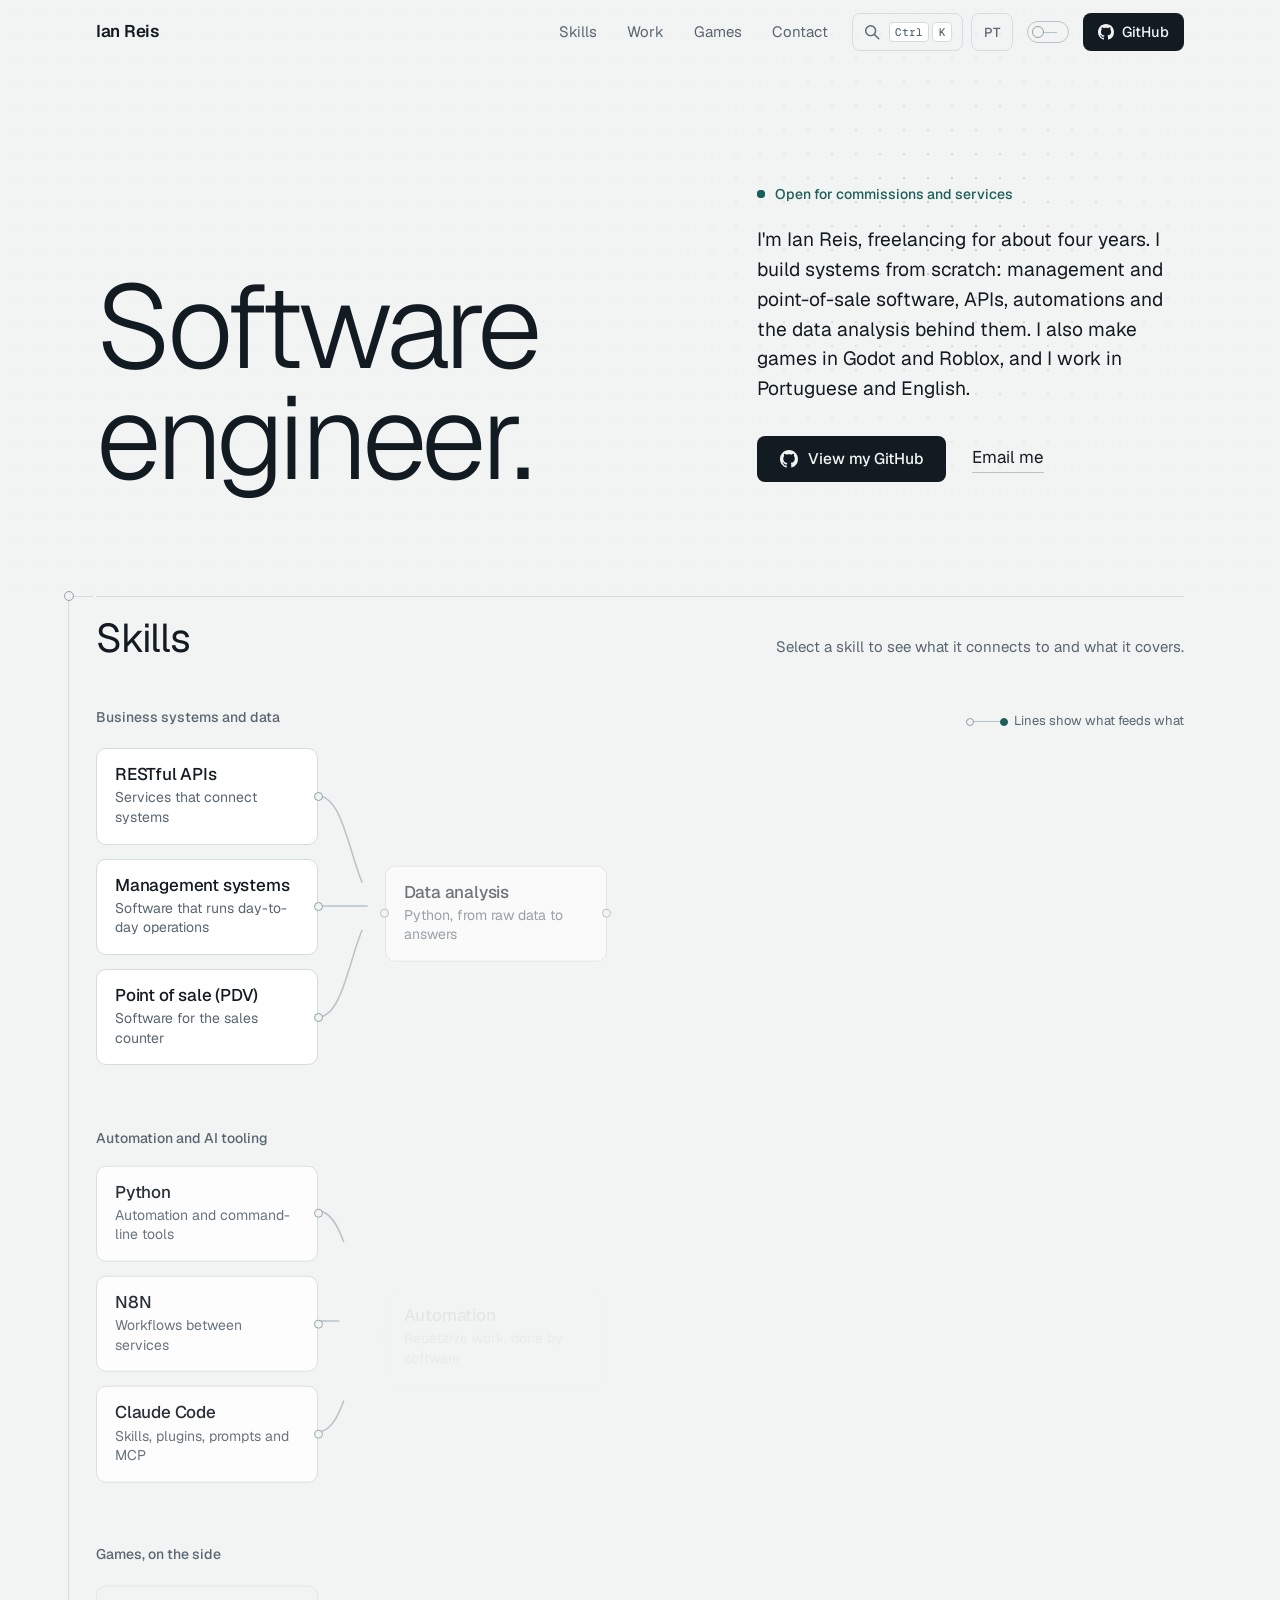
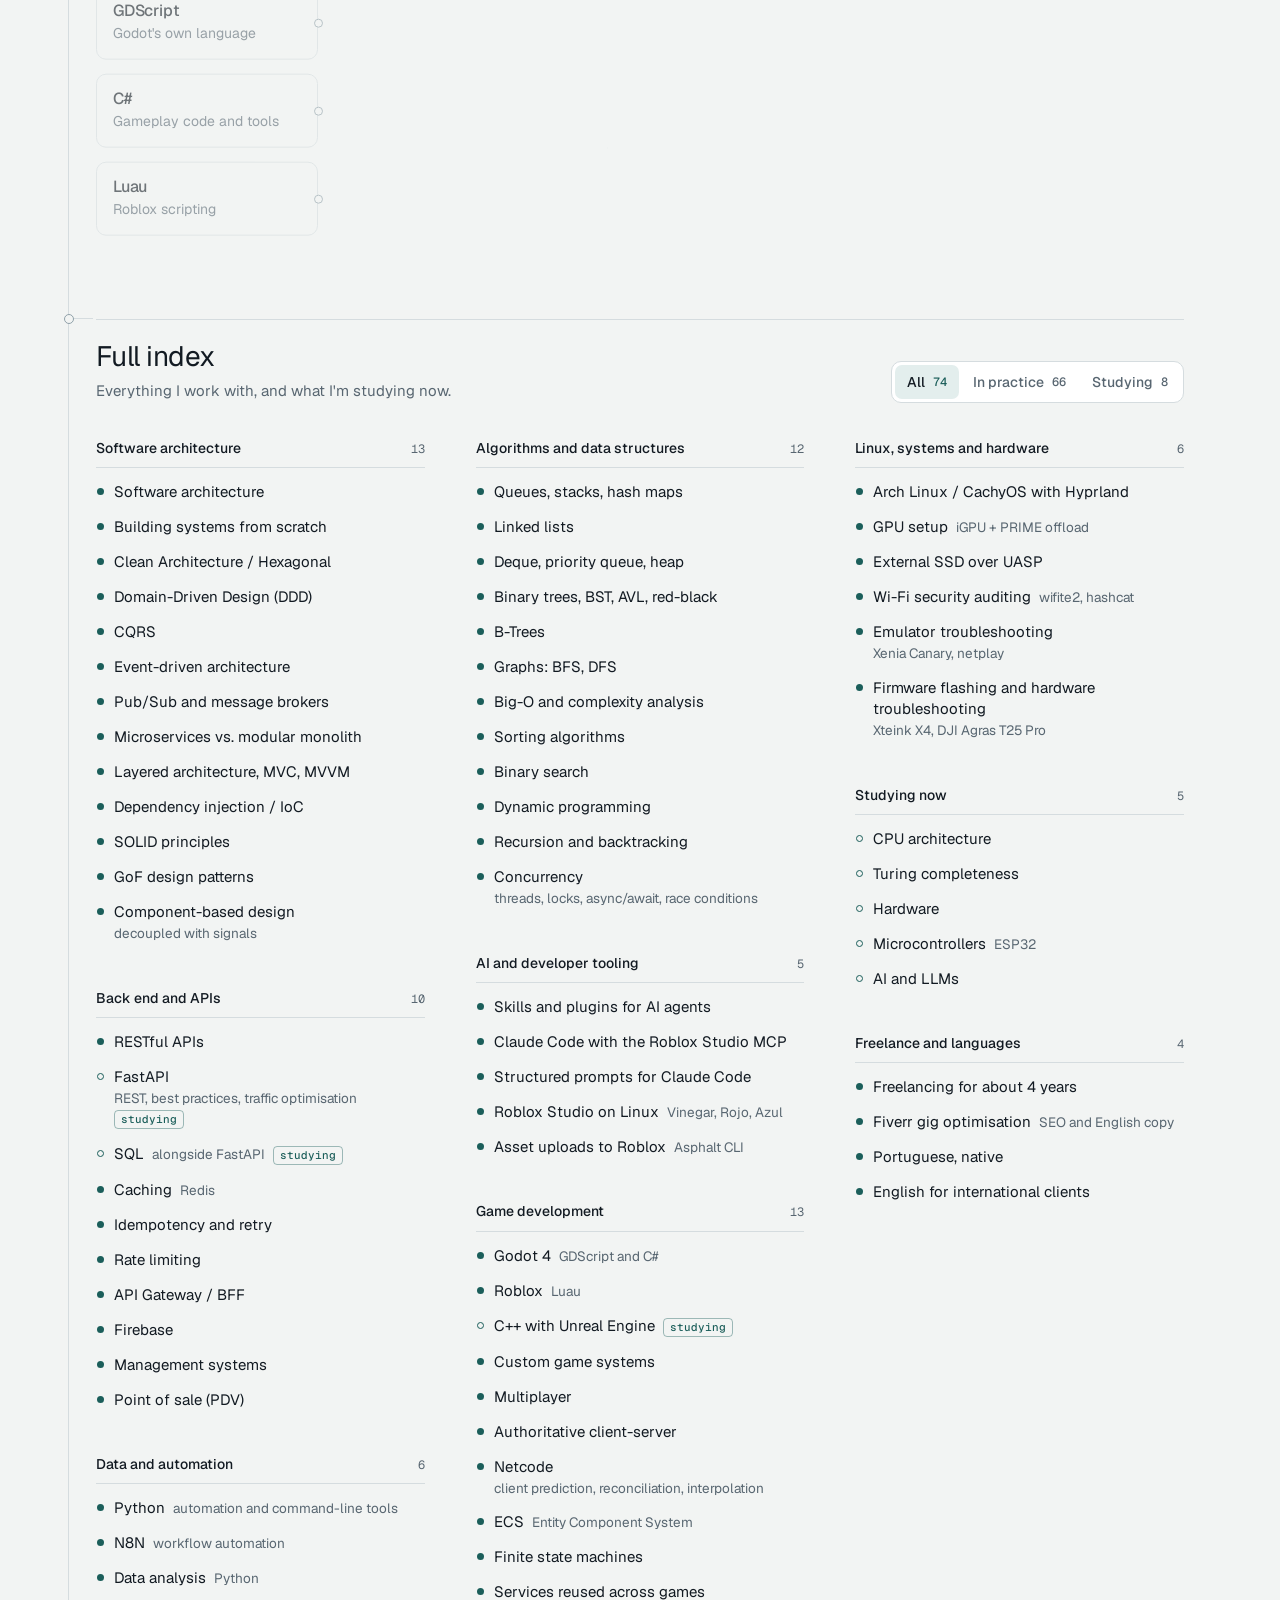
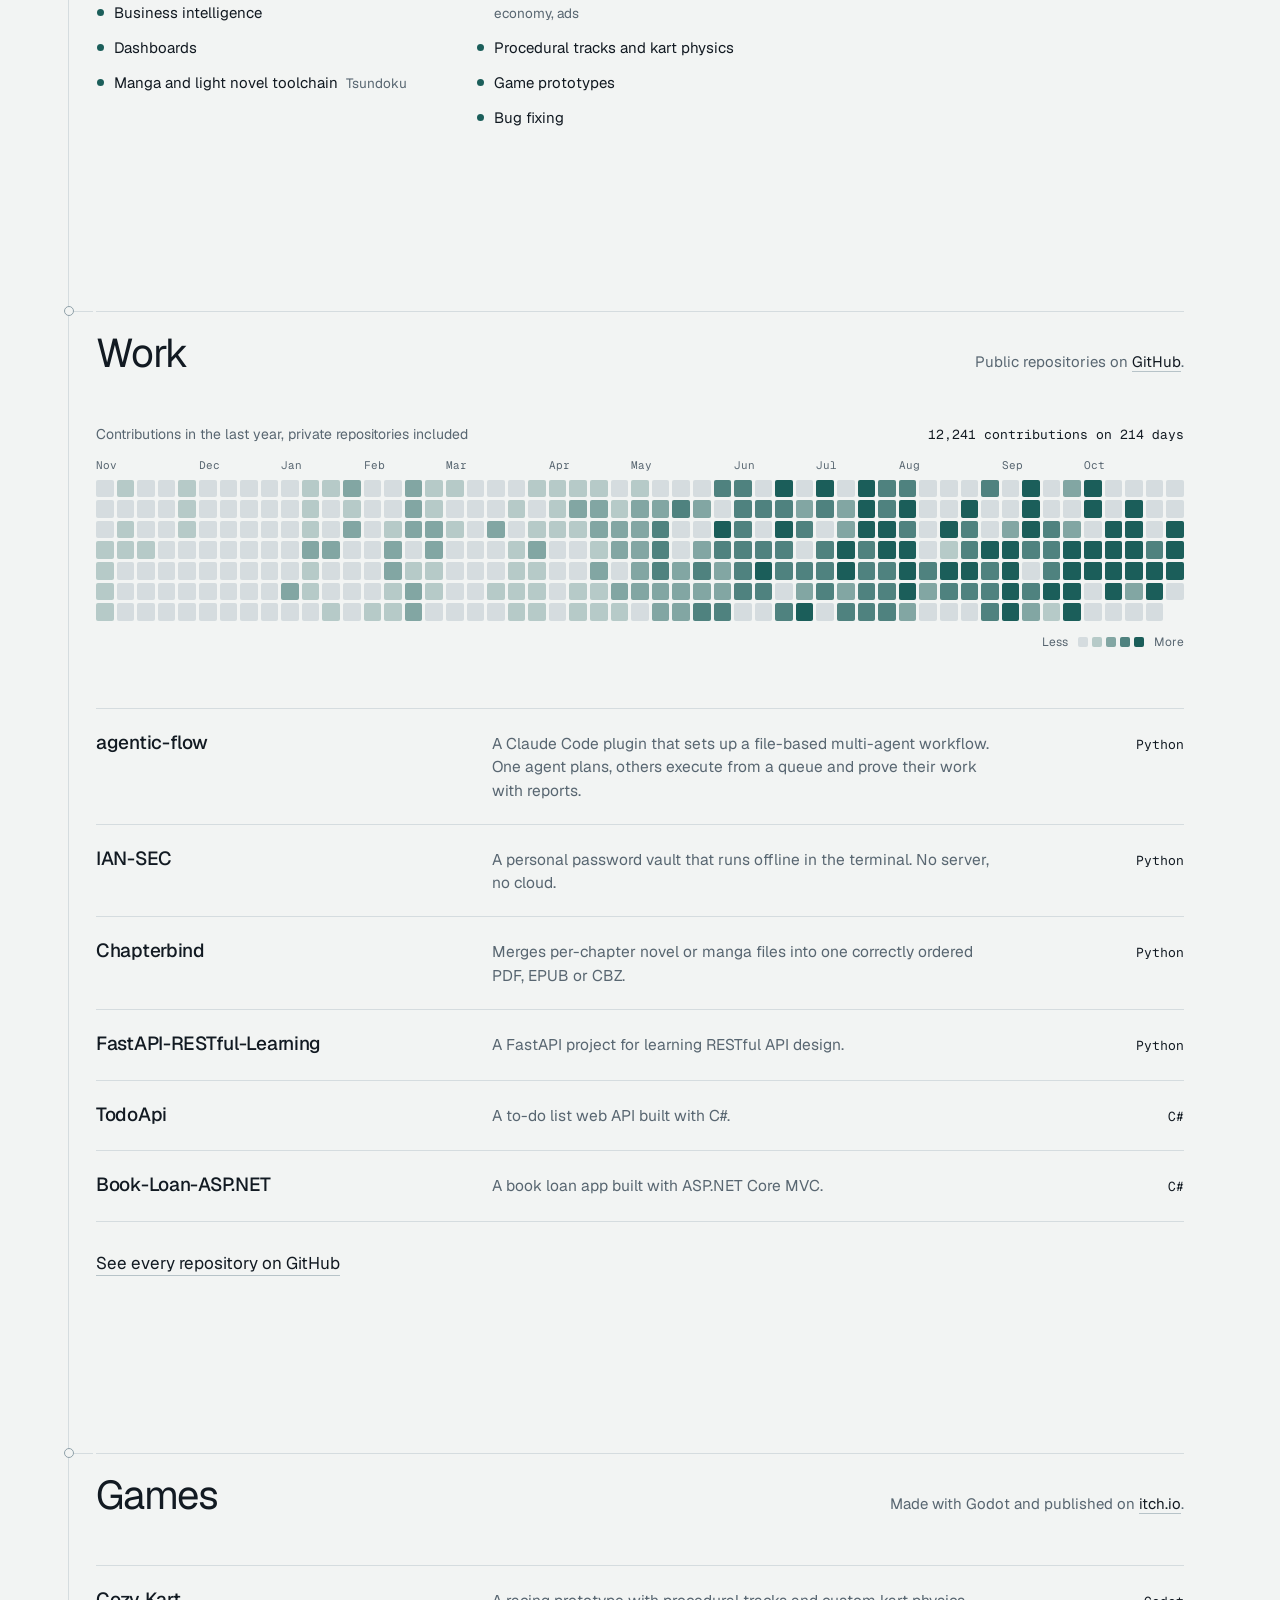
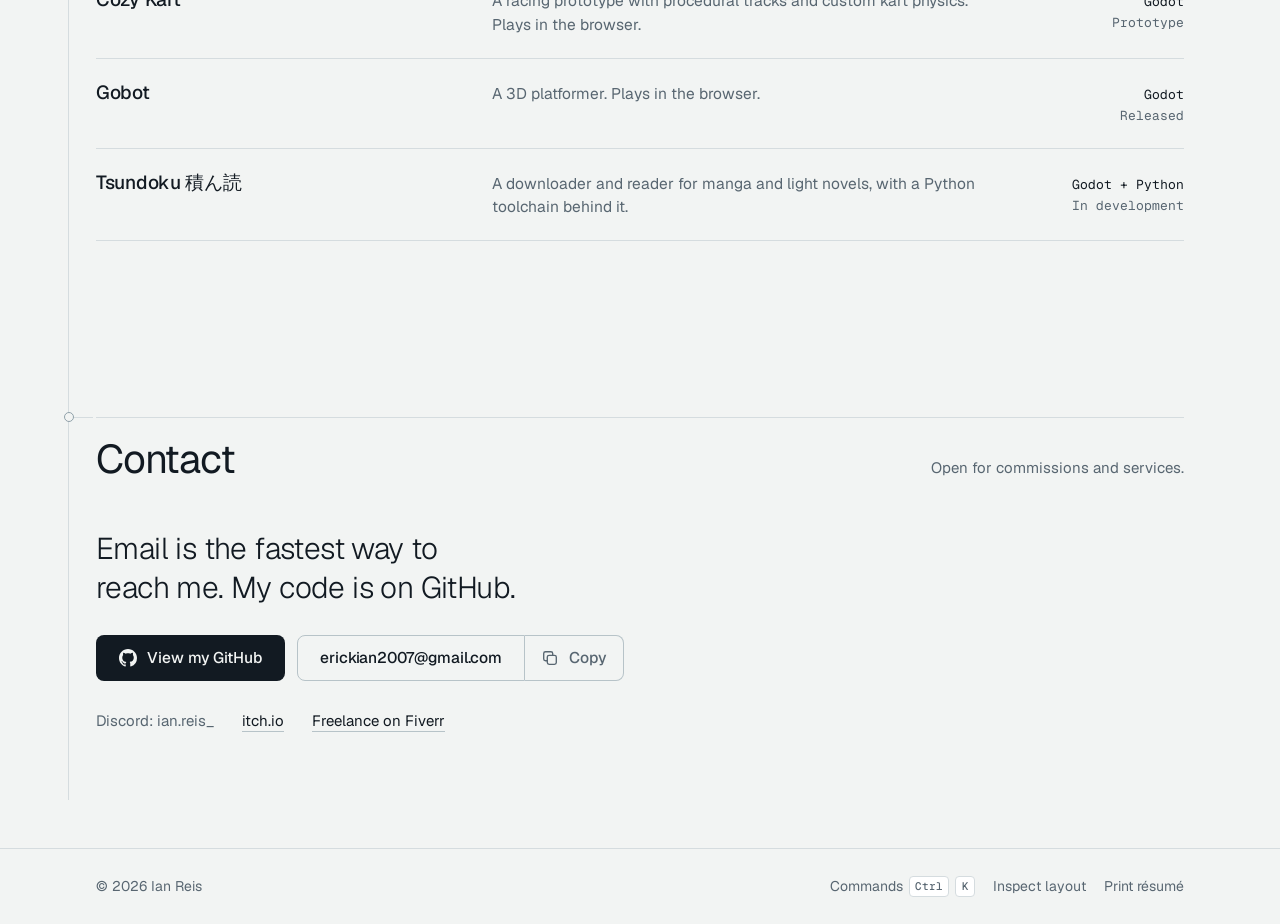
==== commit 28fa80cb: "Remove timeline markup from Work section" ====
--- a/index.html
+++ b/index.html
@@ -452,10 +452,6 @@
           <div class="langbar" id="langbar"></div>
           <ul class="langbar__legend" id="langlegend"></ul>
         </figure>
-        <figure class="insight">
-          <figcaption class="insight__label" data-i18n="work.timeline">Last push of each public repository</figcaption>
-          <div class="timeline" id="timeline"></div>
-        </figure>
       </div>
 
       <ul class="repos" id="repos" data-c="RepoList">
--- a/assets/css/site.css
+++ b/assets/css/site.css
@@ -104,6 +104,17 @@
 
 /* theme switch: the new theme opens as a circle from the switch (View Transitions) */
 ::view-transition-old(root), ::view-transition-new(root) { animation: none; mix-blend-mode: normal; }
+@view-transition { navigation: auto; } /* lets the 404 page hand over with the same circle */
+
+/* a skill card grows into its panel (and shrinks back): one shared element across both states */
+::view-transition-group(skill-morph) { animation-duration: 0.62s; animation-timing-function: cubic-bezier(0.215, 0.61, 0.355, 1); }
+::view-transition-image-pair(skill-morph) { overflow: clip; border-radius: 12px; }
+::view-transition-old(skill-morph), ::view-transition-new(skill-morph) {
+  width: 100%; height: 100%; object-fit: none; object-position: left top; animation-duration: 0.36s;
+}
+/* index entries glide to their new places when the filter changes */
+::view-transition-group(*.ixm) { animation-duration: 0.55s; animation-timing-function: cubic-bezier(0.215, 0.61, 0.355, 1); }
+.panel.no-anim, .panel.no-anim * { transition: none !important; }
 
 /* ── Reading progress ── */
 .progress { position: fixed; left: 0; right: 0; top: 0; z-index: 60; height: 2px; pointer-events: none; }
@@ -127,11 +138,11 @@
 .icon { width: 18px; height: 18px; flex: none; }
 .btn--sm .icon { width: 16px; height: 16px; }
 
-/* links: hairline at rest, an accent line wipes in on hover */
+/* links: hairline at rest; the accent line grows from the side the pointer came in, and leaves by the side it went out */
 .link {
   color: var(--ink); padding-bottom: 2px;
   background:
-    linear-gradient(var(--accent), var(--accent)) left bottom / 0 1px no-repeat,
+    linear-gradient(var(--accent), var(--accent)) var(--from, left) bottom / 0 1px no-repeat,
     linear-gradient(var(--hairline-strong), var(--hairline-strong)) left bottom / 100% 1px no-repeat;
   transition: background-size 0.45s var(--ease), color 0.2s;
 }
@@ -438,7 +449,7 @@
 /* ── Repositories and games ── */
 .repos { border-top: 1px solid var(--hairline); }
 .repo { position: relative; display: grid; grid-template-columns: minmax(0, 1fr) auto; column-gap: 32px; align-items: baseline; border-bottom: 1px solid var(--hairline); }
-.repo::after { content: ""; position: absolute; left: 0; right: 0; bottom: -1px; height: 1px; background: var(--accent); transform: scaleX(0); transform-origin: left; transition: transform 0.7s var(--ease); }
+.repo::after { content: ""; position: absolute; left: 0; right: 0; bottom: -1px; height: 1px; background: var(--accent); transform: scaleX(0); transform-origin: var(--ox, 0px) 50%; transition: transform 0.7s var(--ease); }
 .repo:hover::after, .repo:focus-within::after { transform: scaleX(1); }
 .repo__main { display: grid; grid-template-columns: minmax(0, 5fr) minmax(0, 7fr); column-gap: 32px; align-items: baseline; padding: 22px 0; }
 .repo__name { display: block; font-weight: 500; font-size: 19px; line-height: 1.3; letter-spacing: -0.015em; overflow-wrap: anywhere; transition: color 0.2s, transform 0.45s var(--ease); }
@@ -491,7 +502,7 @@
   background: var(--surface); border: 1px solid var(--hairline); border-radius: 14px; box-shadow: var(--lift);
 }
 .motion .palette__scrim { animation: fade 0.25s var(--ease); }
-.motion .palette__box { animation: pop 0.35s var(--ease); }
+/* the box itself grows from wherever the menu was opened (site.js) */
 @keyframes fade { from { opacity: 0; } }
 @keyframes pop { from { opacity: 0; transform: translateY(-8px) scale(0.98); } }
 .palette__search { display: flex; align-items: center; gap: 12px; padding: 14px 18px; border-bottom: 1px solid var(--hairline); color: var(--slate); }
@@ -527,14 +538,83 @@
   position: fixed; left: 50%; bottom: 20px; transform: translateX(-50%); padding: 8px 14px; border-radius: 8px;
   background: var(--accent); color: var(--paper); font: 500 12.5px/1.3 var(--mono); white-space: nowrap;
 }
-html.inspecting [data-c] { outline: 1px dashed color-mix(in srgb, var(--accent) 55%, transparent); outline-offset: -1px; }
+[data-c] { outline: 1px dashed transparent; outline-offset: -1px; transition: outline-color 0.8s var(--ease); }
+html.inspecting [data-c] { outline-color: color-mix(in srgb, var(--accent) 55%, transparent); }
 html.inspecting [data-c]:not(.bar) { position: relative; }
 html.inspecting [data-c]::after {
   content: attr(data-c); position: absolute; left: 0; top: 0; z-index: 6; padding: 2px 7px;
   background: var(--accent); color: var(--paper); font: 500 11px/1.4 var(--mono); border-radius: 0 0 6px 0; pointer-events: none;
 }
+html.motion.inspecting [data-c]::after { animation: fade 0.6s var(--ease) 0.25s both; }
+/* the scan line that sweeps the grid in and out */
+.inspect__scan {
+  position: fixed; left: 0; right: 0; top: 0; height: 2px; opacity: 0; pointer-events: none;
+  background: var(--accent); box-shadow: 0 0 18px 2px color-mix(in srgb, var(--accent) 60%, transparent);
+}
 html.inspecting .sec { box-shadow: inset 0 clamp(48px, 7vw, 88px) 0 color-mix(in srgb, var(--accent) 5%, transparent); }
 html.inspecting .hero + .sec { box-shadow: none; }
+
+/* ── Brand: "Ian Reis" folds into "IR" once you scroll ── */
+.brand { display: inline-flex; align-items: baseline; }
+.brand__h {
+  display: inline-block; overflow: hidden; max-width: 3.2em; white-space: pre; vertical-align: bottom;
+  transition: max-width 0.55s var(--ease), opacity 0.35s var(--ease);
+}
+.bar.is-compact .brand__h { max-width: 0; opacity: 0; }
+.brand__k { transition: letter-spacing 0.55s var(--ease); }
+.bar.is-compact .brand__k + .brand__h + .brand__k { margin-left: 0.04em; }
+
+/* ── Thread: one line down the margin, connecting every section like a circuit ── */
+.thread { position: absolute; z-index: 1; width: 1px; pointer-events: none; }
+.thread[hidden] { display: none; }
+.thread__track, .thread__fill { position: absolute; left: 0; top: 0; width: 1px; height: 100%; }
+.thread__track { background: var(--hairline); }
+.thread__fill { background: var(--accent); transform: scaleY(0); transform-origin: top; }
+.thread__port {
+  position: absolute; left: -4.5px; width: 10px; height: 10px; margin-top: -5px; border-radius: 50%;
+  background: var(--paper); border: 1.5px solid var(--port);
+  transition: background-color 0.4s var(--ease), border-color 0.4s var(--ease), scale 0.5s var(--ease);
+}
+.thread__port::after { content: ""; position: absolute; left: 9px; top: 3.5px; width: 19px; height: 1px; background: var(--hairline); transition: background-color 0.4s var(--ease); }
+.thread__port.is-on { background: var(--accent); border-color: var(--accent); scale: 1.1; }
+.thread__port.is-on::after { background: var(--accent); }
+.thread__head {
+  position: absolute; left: -4px; top: -4px; width: 9px; height: 9px; border-radius: 50%; background: var(--accent);
+  opacity: 0; transition: opacity 0.4s var(--ease); will-change: transform;
+}
+.thread__head.is-on { opacity: 1; }
+.thread__head::after { content: ""; position: absolute; inset: 0; border-radius: 50%; background: var(--accent); }
+.motion .thread__head.is-on::after { animation: ping 2.6s var(--ease) infinite; }
+
+/* ── Click ring: a small echo of the theme circle, from the exact point you pressed ── */
+.ripple {
+  position: fixed; z-index: 120; width: 96px; height: 96px; margin: -48px 0 0 -48px; border-radius: 50%;
+  border: 1.5px solid var(--accent); pointer-events: none;
+}
+
+/* ── Heatmap: crosshair on hover, loading shimmer ── */
+.activity.is-done .hm__c { transition: opacity 0.25s var(--ease), transform 0.25s var(--ease); transition-delay: 0s; }
+.hm__grid.is-cross .hm__c:not(.is-x):not([data-l="x"]) { opacity: 0.4; }
+.hm__months span { transition: color 0.25s; }
+.hm__months span.is-on { color: var(--ink); }
+.activity__total { font-variant-numeric: tabular-nums; }
+.is-loading .hm__grid, .is-loading .langbar, .is-loading .timeline { position: relative; overflow: hidden; }
+.is-loading .hm__grid::after, .is-loading .langbar::after, .is-loading .timeline::after {
+  content: ""; position: absolute; inset: 0; pointer-events: none;
+  background: linear-gradient(90deg, transparent 0%, color-mix(in srgb, var(--accent) 14%, transparent) 50%, transparent 100%);
+  transform: translateX(-100%);
+}
+.motion .is-loading .hm__grid::after, .motion .is-loading .langbar::after, .motion .is-loading .timeline::after { animation: shimmer 1.3s var(--ease) infinite; }
+@keyframes shimmer { to { transform: translateX(100%); } }
+.langbar .sk { flex: 1; background: var(--hairline); border-radius: 3px; }
+.activity__total:empty::before, .is-loading .activity__total::before { content: "\2014"; color: var(--slate); }
+.is-loading .activity__total { font-size: 0; }
+.is-loading .activity__total::before { font-size: 13px; }
+
+/* ── Command menu: keyboard shortcuts view ── */
+.palette__key { display: flex; align-items: center; gap: 14px; padding: 9px 12px; font-size: 14.5px; color: var(--ink); }
+.palette__key span:first-child { display: inline-flex; gap: 4px; min-width: 92px; }
+.palette__item kbd + kbd { margin-left: 4px; }
 
 /* ── Responsive ── */
 @media (max-width: 999px) {
@@ -595,7 +675,7 @@
   }
   @page { margin: 14mm 16mm; }
   body { font-size: 10.5pt; line-height: 1.45; background: #fff; }
-  .bar, .progress, .hero__bg, .map__edges, .panel, .insights, .activity, .palette, .peek, .toast, .inspect,
+  .bar, .progress, .hero__bg, .map__edges, .panel, .insights, .activity, .palette, .peek, .toast, .inspect, .thread, .ripple,
   .foot__tools, .skip, .more, .status__dot, .email__copy, .map__legend, .contact__actions .btn--primary .icon { display: none !important; }
   .hero { padding: 0 0 10pt; overflow: visible; }
   .hero__grid { display: block; }
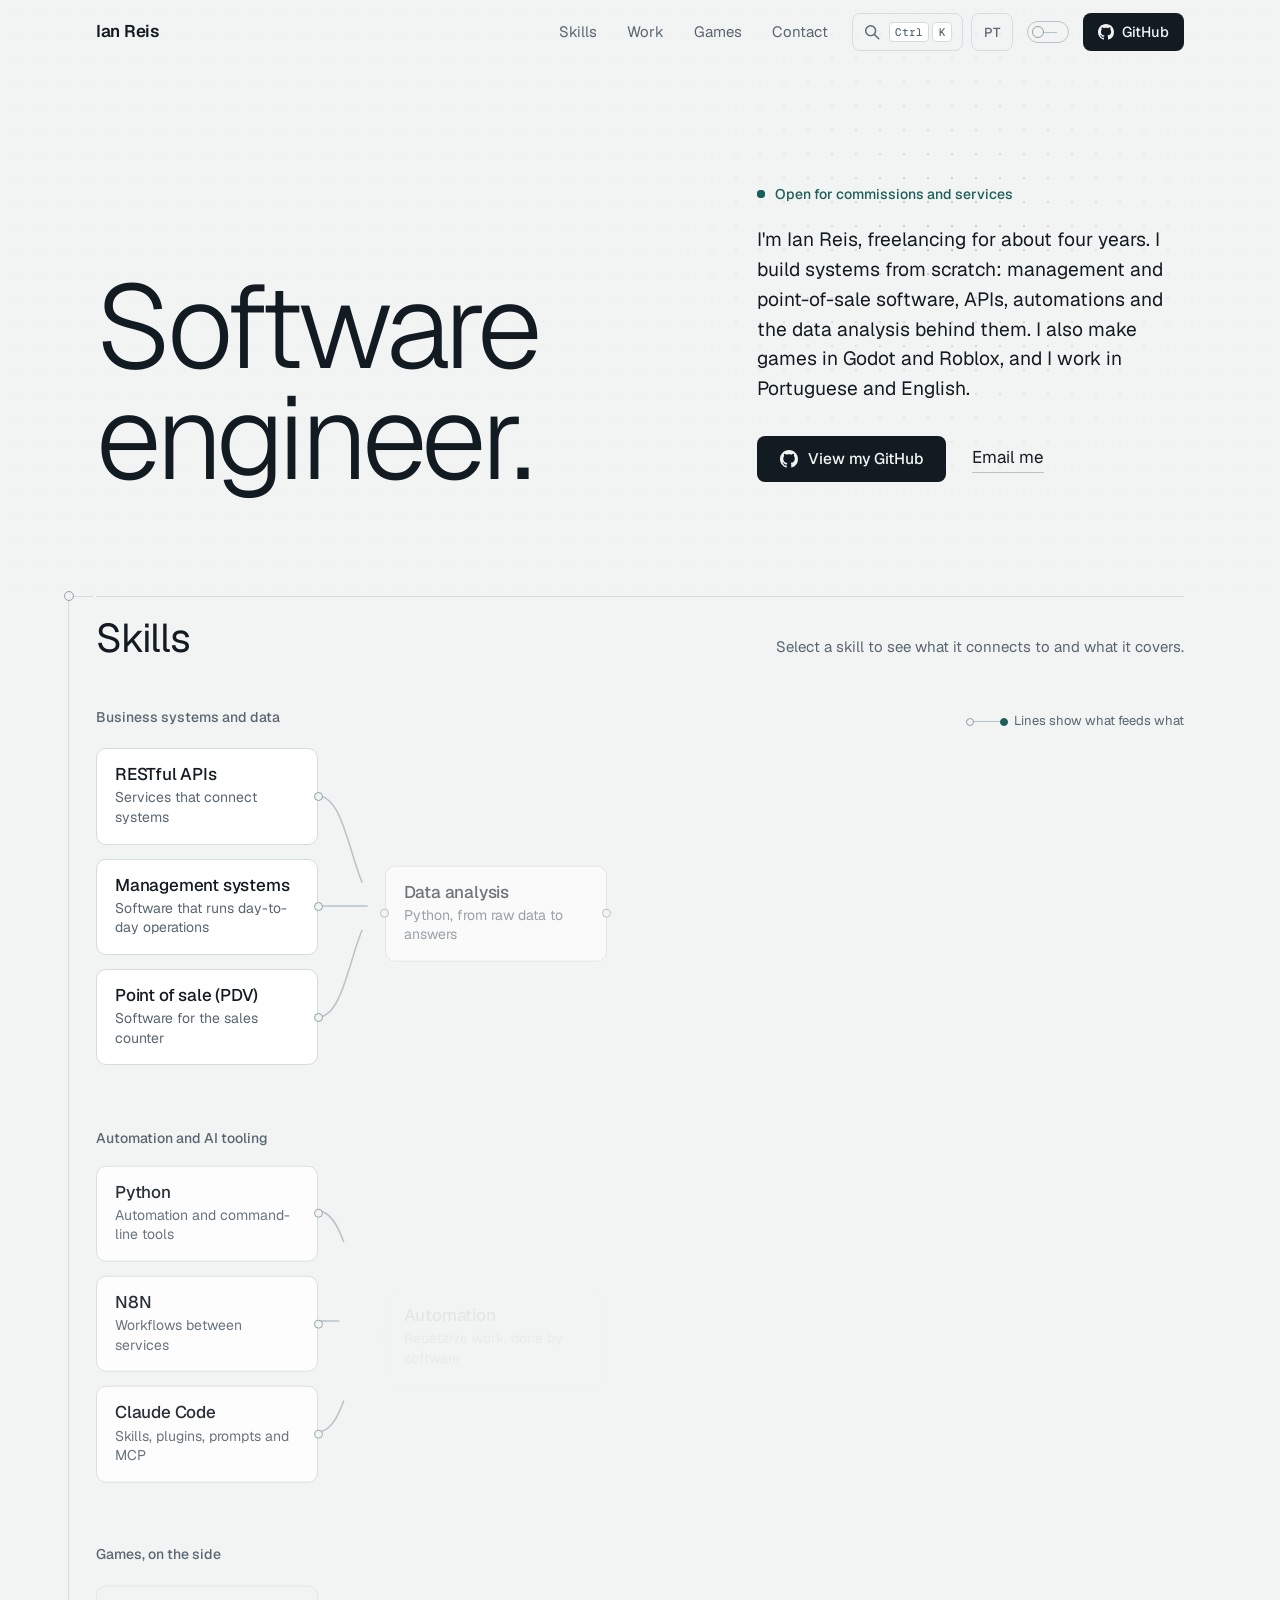
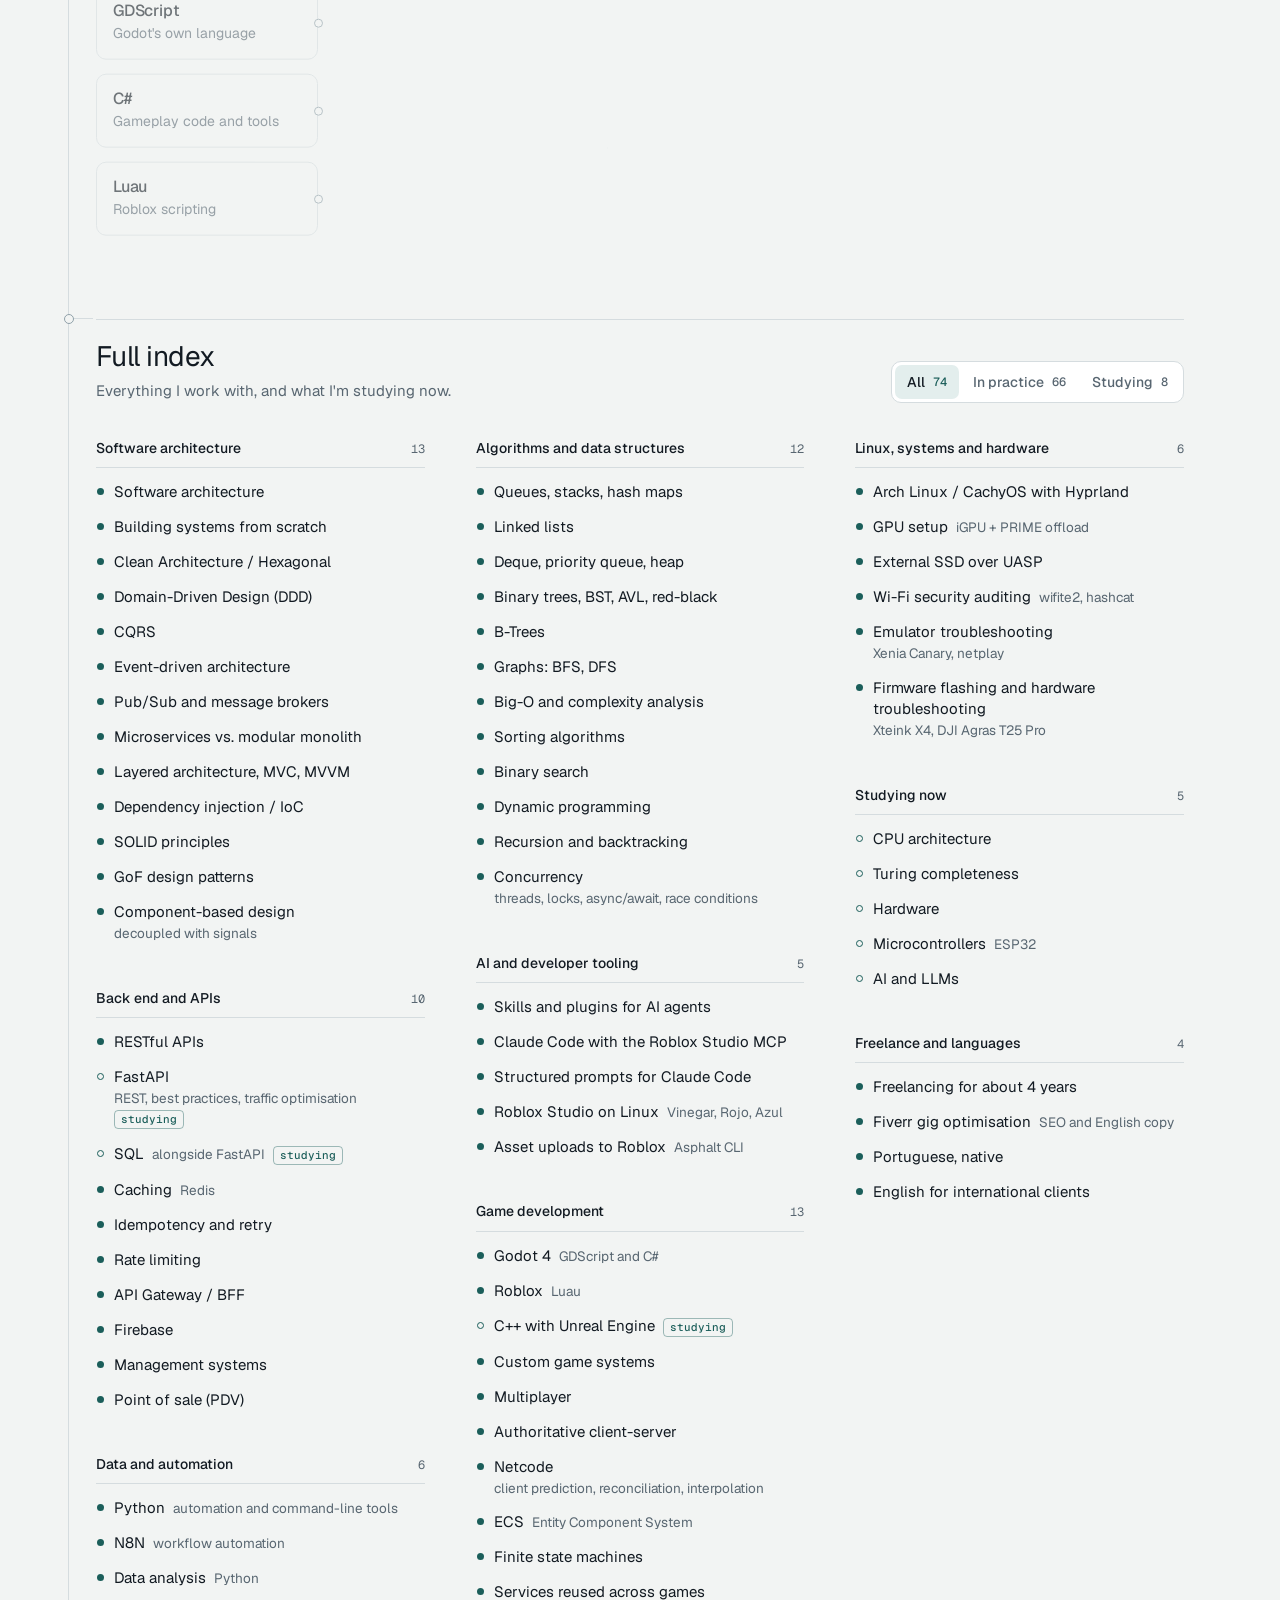
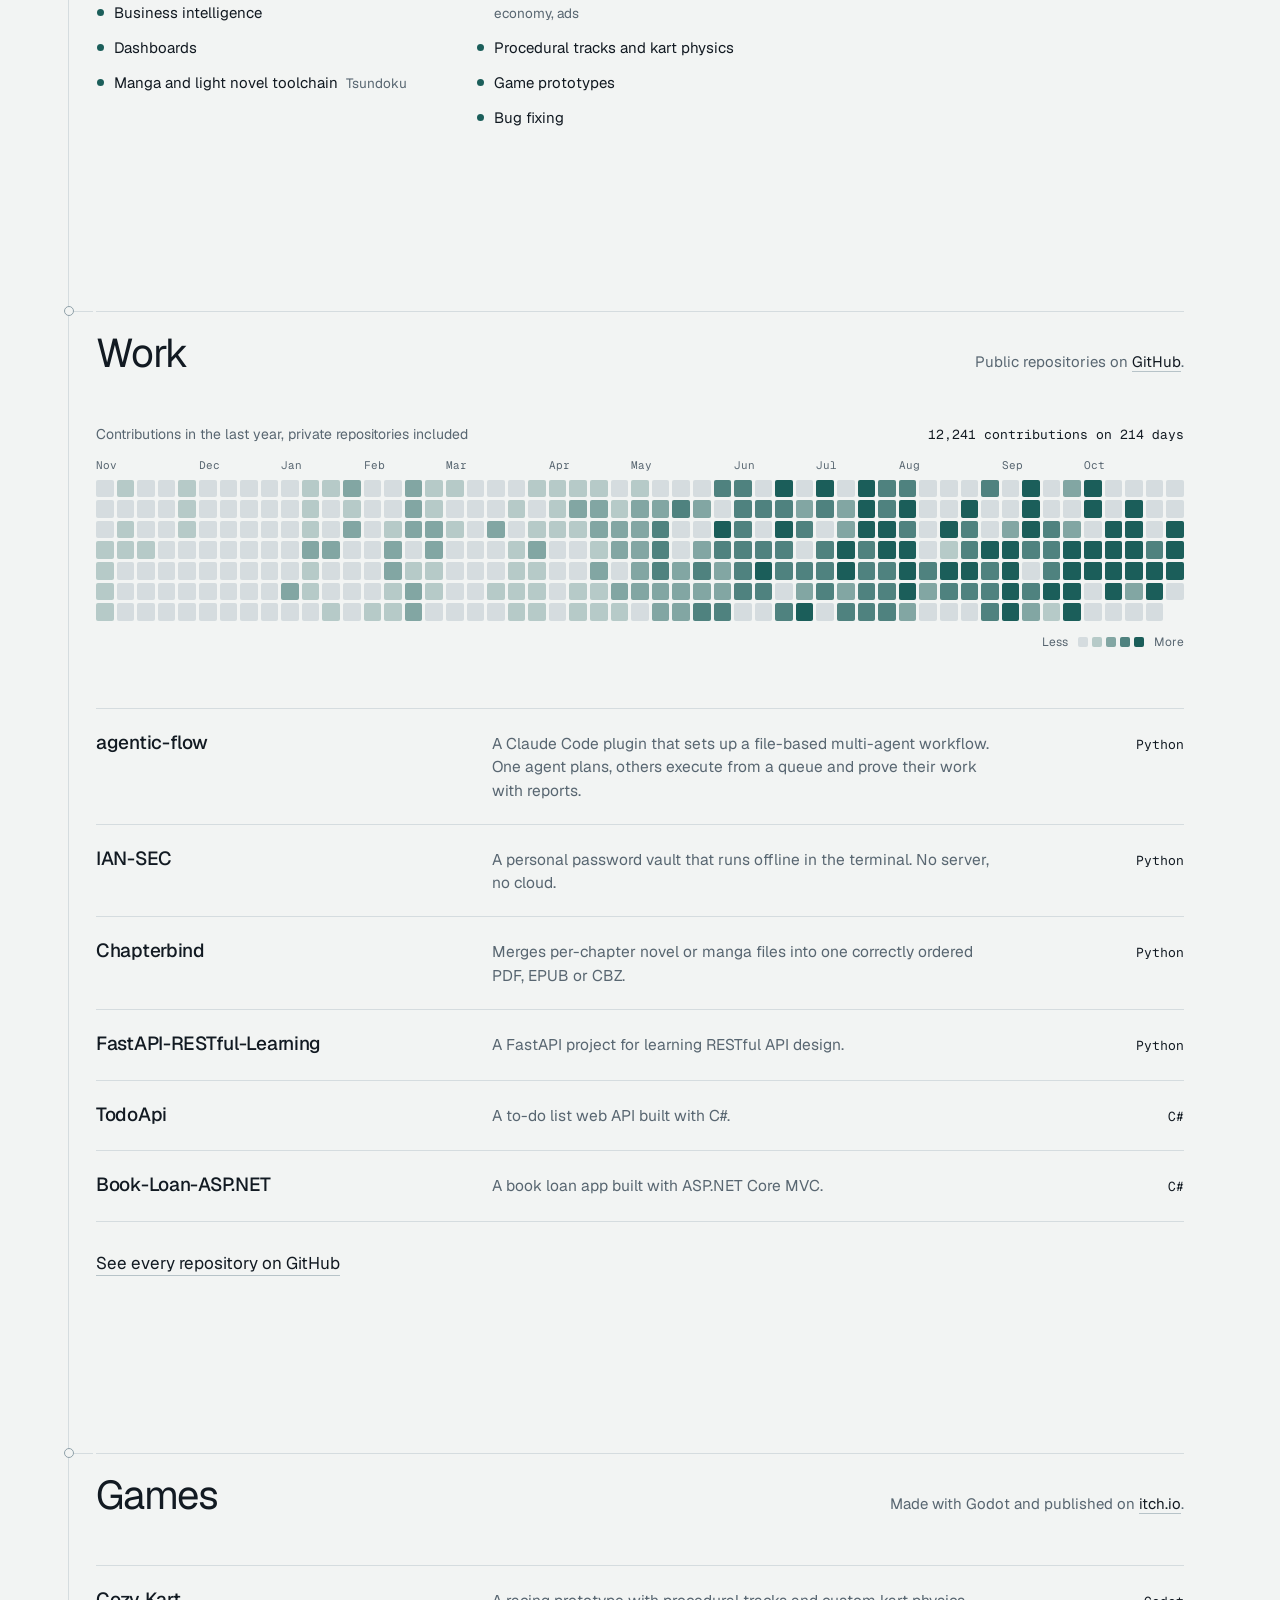
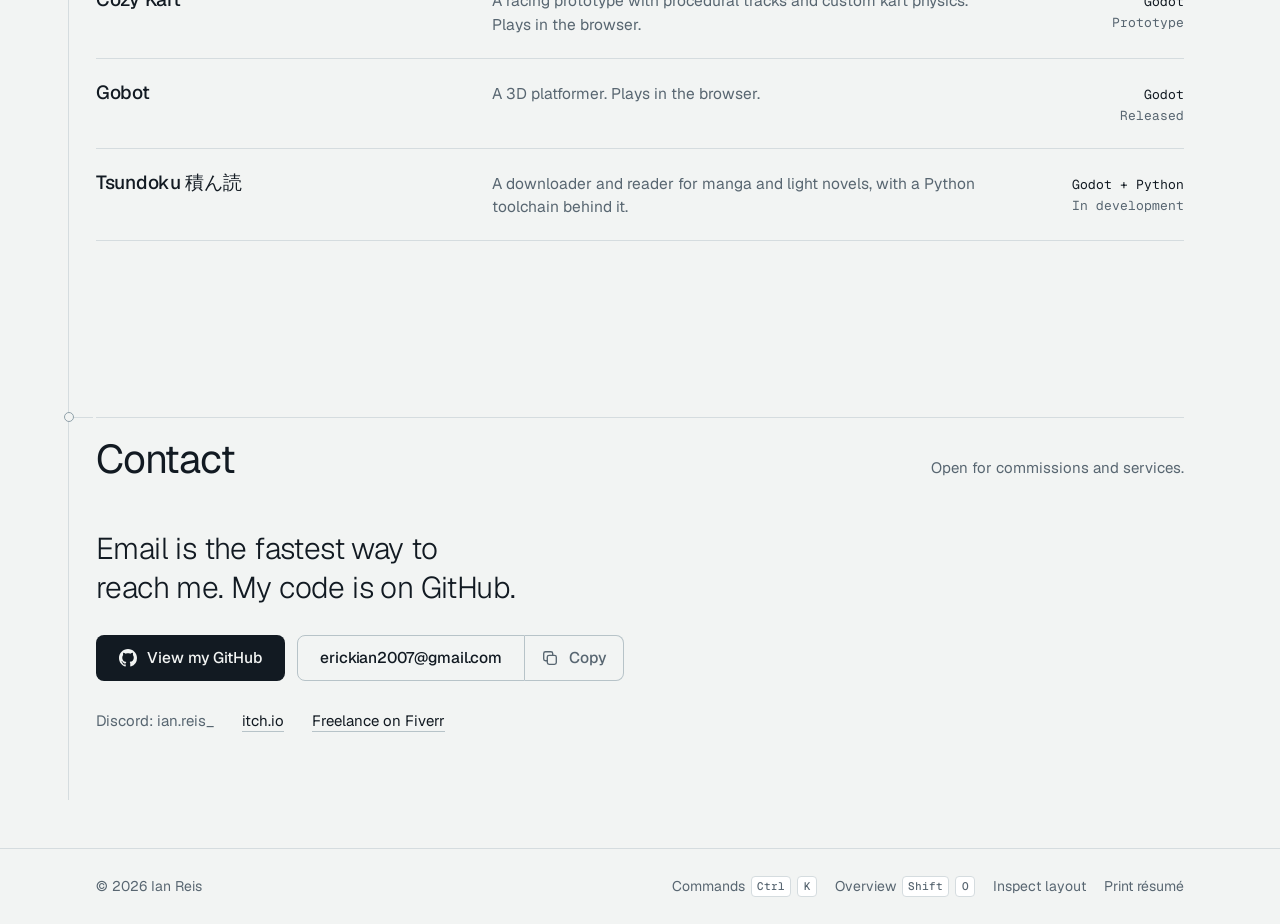
==== commit 8cba513f: "Add algorithm demo hooks and overview button" ====
--- a/index.html
+++ b/index.html
@@ -340,18 +340,18 @@
           <section class="ix__group" aria-labelledby="ix-g-algo">
             <h4 class="ix__gtitle" id="ix-g-algo"><span data-i18n="ix.g.algo">Algorithms and data structures</span><span class="ix__count"></span></h4>
             <ul class="ix__list">
-              <li class="ix__item"><span class="ix__name" data-i18n="ix.queues">Queues, stacks, hash maps</span></li>
-              <li class="ix__item"><span class="ix__name" data-i18n="ix.linked">Linked lists</span></li>
-              <li class="ix__item"><span class="ix__name" data-i18n="ix.heap">Deque, priority queue, heap</span></li>
-              <li class="ix__item"><span class="ix__name" data-i18n="ix.trees">Binary trees, BST, AVL, red-black</span></li>
-              <li class="ix__item"><span class="ix__name">B-Trees</span></li>
-              <li class="ix__item"><span class="ix__name" data-i18n="ix.graphs">Graphs: BFS, DFS</span></li>
-              <li class="ix__item"><span class="ix__name" data-i18n="ix.bigo">Big-O and complexity analysis</span></li>
-              <li class="ix__item"><span class="ix__name" data-i18n="ix.sorting">Sorting algorithms</span></li>
-              <li class="ix__item"><span class="ix__name" data-i18n="ix.bsearch">Binary search</span></li>
-              <li class="ix__item"><span class="ix__name" data-i18n="ix.dp">Dynamic programming</span></li>
-              <li class="ix__item"><span class="ix__name" data-i18n="ix.recursion">Recursion and backtracking</span></li>
-              <li class="ix__item"><span class="ix__name" data-i18n="ix.concurrency">Concurrency</span><span class="ix__detail" data-i18n="ix.concurrency.d">threads, locks, async/await, race conditions</span></li>
+              <li class="ix__item" data-algo="queues"><span class="ix__name" data-i18n="ix.queues">Queues, stacks, hash maps</span></li>
+              <li class="ix__item" data-algo="linked"><span class="ix__name" data-i18n="ix.linked">Linked lists</span></li>
+              <li class="ix__item" data-algo="heap"><span class="ix__name" data-i18n="ix.heap">Deque, priority queue, heap</span></li>
+              <li class="ix__item" data-algo="trees"><span class="ix__name" data-i18n="ix.trees">Binary trees, BST, AVL, red-black</span></li>
+              <li class="ix__item" data-algo="btree"><span class="ix__name">B-Trees</span></li>
+              <li class="ix__item" data-algo="graphs"><span class="ix__name" data-i18n="ix.graphs">Graphs: BFS, DFS</span></li>
+              <li class="ix__item" data-algo="bigo"><span class="ix__name" data-i18n="ix.bigo">Big-O and complexity analysis</span></li>
+              <li class="ix__item" data-algo="sorting"><span class="ix__name" data-i18n="ix.sorting">Sorting algorithms</span></li>
+              <li class="ix__item" data-algo="bsearch"><span class="ix__name" data-i18n="ix.bsearch">Binary search</span></li>
+              <li class="ix__item" data-algo="dp"><span class="ix__name" data-i18n="ix.dp">Dynamic programming</span></li>
+              <li class="ix__item" data-algo="recursion"><span class="ix__name" data-i18n="ix.recursion">Recursion and backtracking</span></li>
+              <li class="ix__item" data-algo="concurrency"><span class="ix__name" data-i18n="ix.concurrency">Concurrency</span><span class="ix__detail" data-i18n="ix.concurrency.d">threads, locks, async/await, race conditions</span></li>
             </ul>
           </section>
 
@@ -576,6 +576,7 @@
     <span>&copy; 2026 Ian Reis</span>
     <span class="foot__tools">
       <button class="foot__btn" type="button" data-open-palette><span data-i18n="foot.palette">Commands</span> <kbd class="mod-key">Ctrl</kbd><kbd>K</kbd></button>
+      <button class="foot__btn" type="button" data-overview hidden><span data-i18n="foot.overview">Overview</span> <kbd>Shift</kbd><kbd>O</kbd></button>
       <button class="foot__btn" type="button" data-inspect aria-pressed="false" data-i18n="foot.inspect">Inspect layout</button>
       <button class="foot__btn" type="button" data-print data-i18n="foot.print">Print résumé</button>
     </span>
--- a/assets/css/site.css
+++ b/assets/css/site.css
@@ -420,7 +420,7 @@
 .hm__legend span:last-child { margin-left: 6px; }
 
 /* ── Work: live insights ── */
-.insights { display: grid; grid-template-columns: minmax(0, 5fr) minmax(0, 7fr); gap: clamp(28px, 5vw, 64px); margin-bottom: clamp(32px, 4vw, 48px); }
+.insights { display: grid; grid-template-columns: minmax(0, 1fr); gap: clamp(28px, 5vw, 64px); margin-bottom: clamp(32px, 4vw, 48px); }
 .insights[hidden] { display: none; }
 .insight { margin: 0; }
 .insight__label { margin-bottom: 14px; font-size: 14px; color: var(--slate); }
@@ -431,20 +431,6 @@
 .langbar__legend li { display: inline-flex; align-items: center; gap: 8px; }
 .langbar__legend i { width: 8px; height: 8px; border-radius: 2px; }
 .langbar__legend b { font-weight: 500; color: var(--ink); }
-
-.timeline { position: relative; height: 84px; }
-.timeline__axis { position: absolute; left: 0; right: 0; top: 54px; height: 1px; background: var(--hairline-strong); transform-origin: left; transition: transform 1.2s var(--ease); }
-.timeline__tick { position: absolute; top: 50px; width: 1px; height: 9px; background: var(--hairline-strong); }
-.timeline__year { position: absolute; top: 64px; transform: translateX(-50%); font: 400 12px var(--mono); color: var(--slate); }
-.timeline__dot {
-  position: absolute; width: 11px; height: 11px; margin: -5.5px 0 0 -5.5px; border-radius: 50%;
-  background: var(--surface); border: 1.5px solid var(--accent); cursor: pointer;
-  transition: transform 0.5s var(--ease), opacity 0.5s var(--ease), background-color 0.2s;
-  transition-delay: calc(var(--i, 0) * 45ms), calc(var(--i, 0) * 45ms), 0s;
-}
-.timeline__dot:hover { background: var(--accent); transform: scale(1.35); transition-delay: 0s; }
-.js.motion .insight:not(.is-in) .timeline__axis { transform: scaleX(0); }
-.js.motion .insight:not(.is-in) .timeline__dot { opacity: 0; transform: translateY(10px) scale(0.6); }
 
 /* ── Repositories and games ── */
 .repos { border-top: 1px solid var(--hairline); }
@@ -598,13 +584,13 @@
 .hm__months span { transition: color 0.25s; }
 .hm__months span.is-on { color: var(--ink); }
 .activity__total { font-variant-numeric: tabular-nums; }
-.is-loading .hm__grid, .is-loading .langbar, .is-loading .timeline { position: relative; overflow: hidden; }
-.is-loading .hm__grid::after, .is-loading .langbar::after, .is-loading .timeline::after {
+.is-loading .hm__grid, .is-loading .langbar { position: relative; overflow: hidden; }
+.is-loading .hm__grid::after, .is-loading .langbar::after {
   content: ""; position: absolute; inset: 0; pointer-events: none;
   background: linear-gradient(90deg, transparent 0%, color-mix(in srgb, var(--accent) 14%, transparent) 50%, transparent 100%);
   transform: translateX(-100%);
 }
-.motion .is-loading .hm__grid::after, .motion .is-loading .langbar::after, .motion .is-loading .timeline::after { animation: shimmer 1.3s var(--ease) infinite; }
+.motion .is-loading .hm__grid::after, .motion .is-loading .langbar::after { animation: shimmer 1.3s var(--ease) infinite; }
 @keyframes shimmer { to { transform: translateX(100%); } }
 .langbar .sk { flex: 1; background: var(--hairline); border-radius: 3px; }
 .activity__total:empty::before, .is-loading .activity__total::before { content: "\2014"; color: var(--slate); }
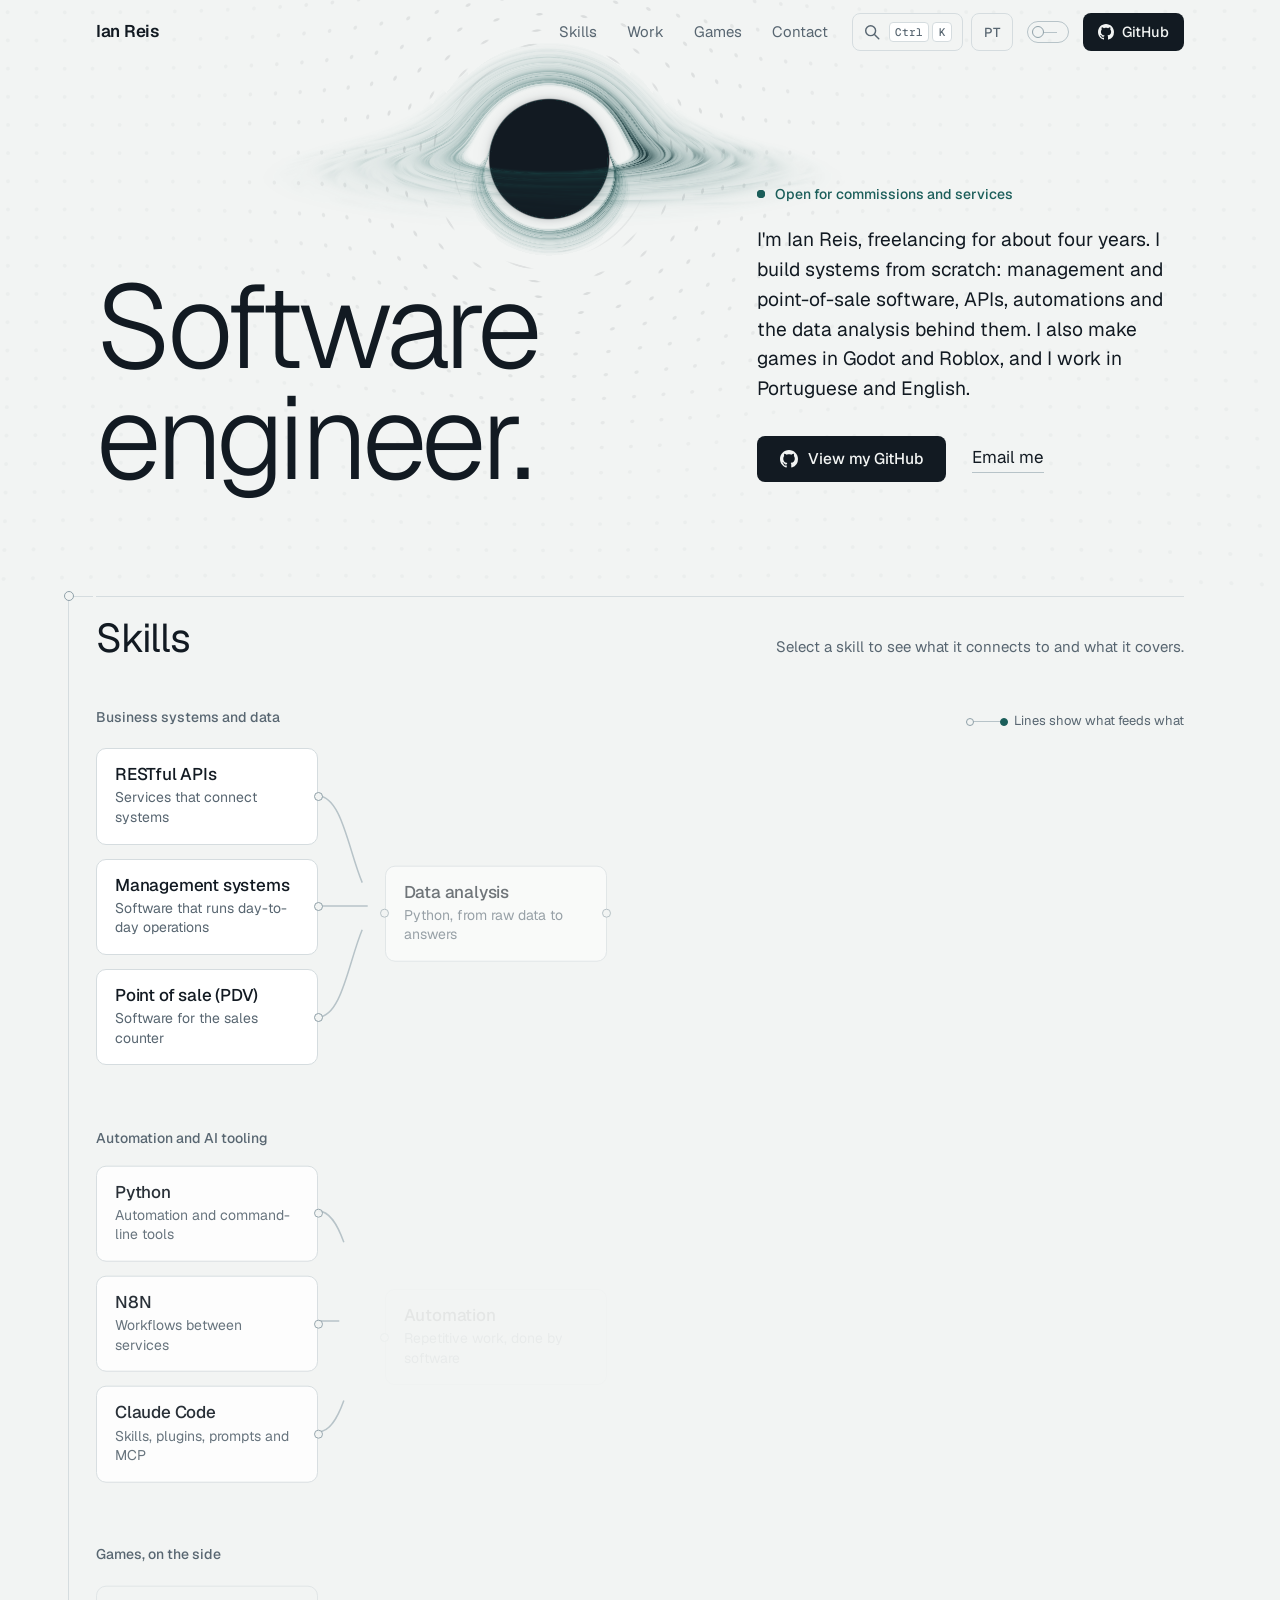
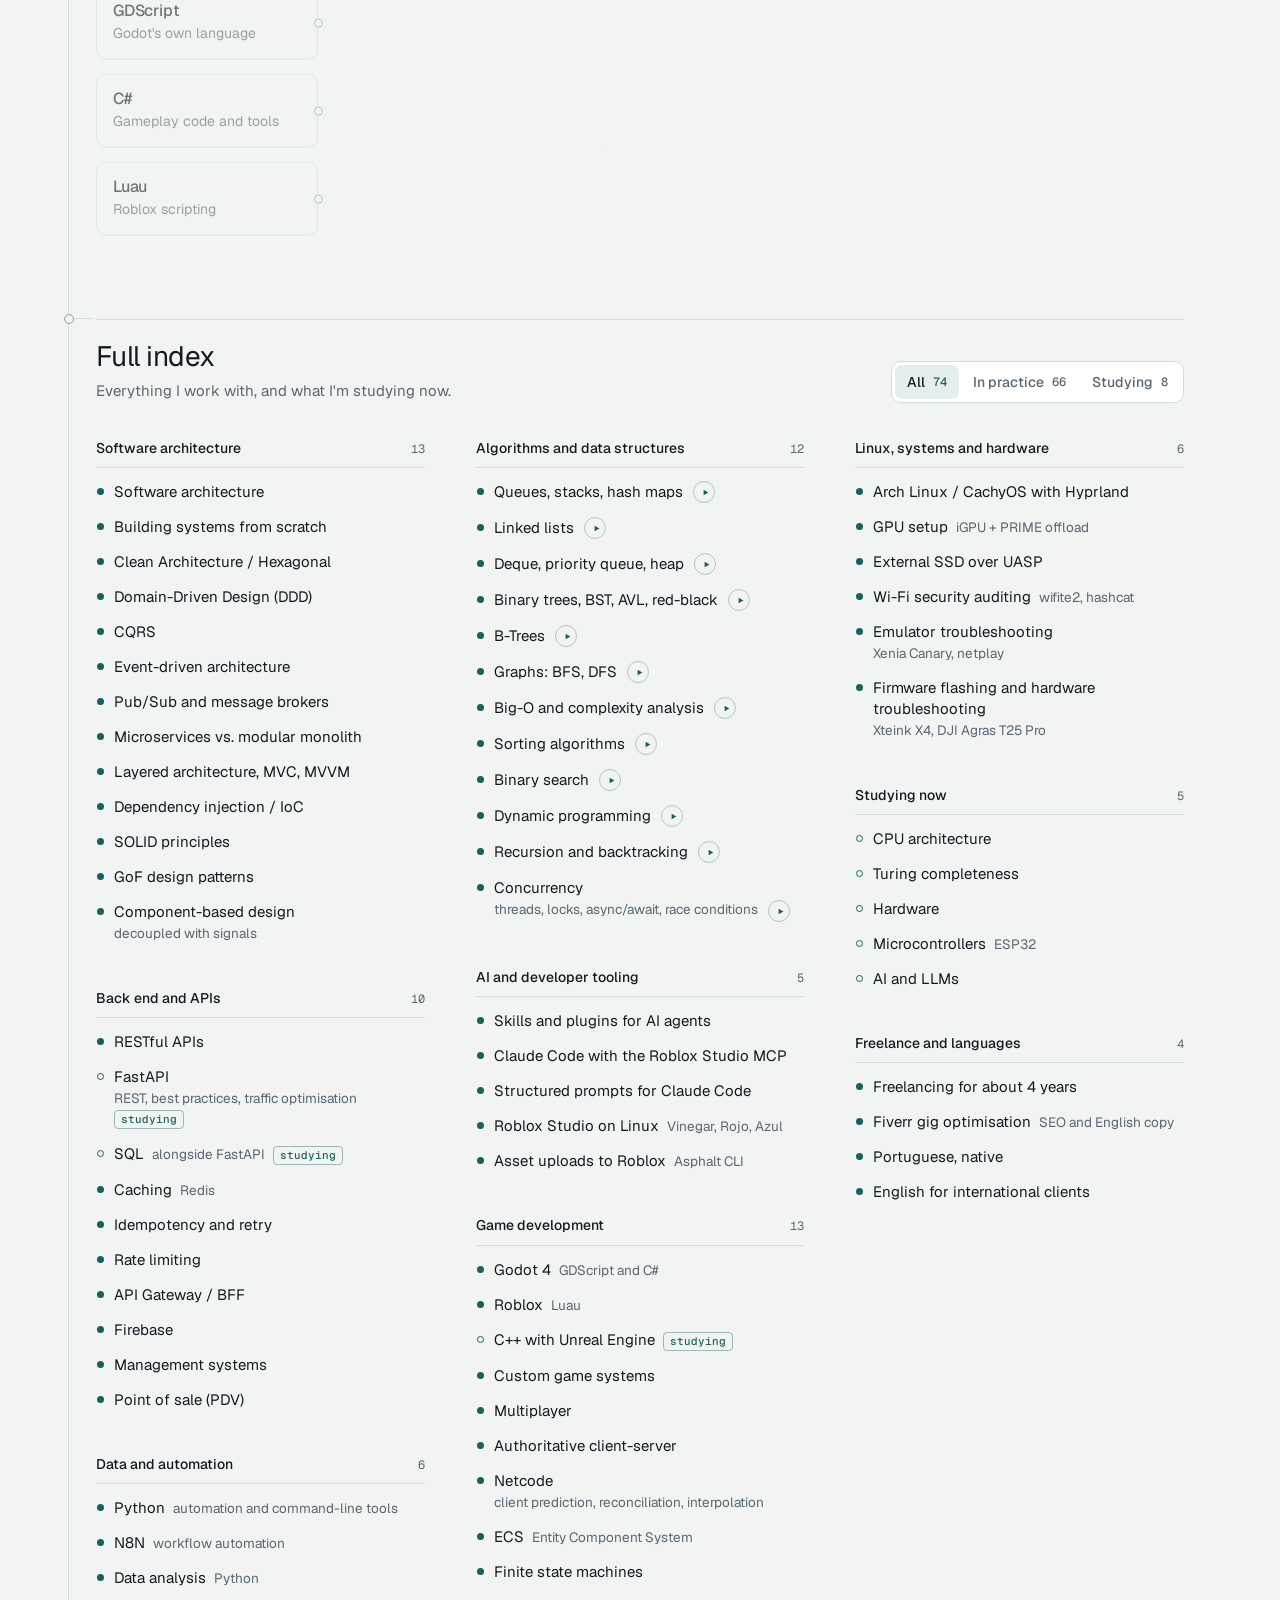
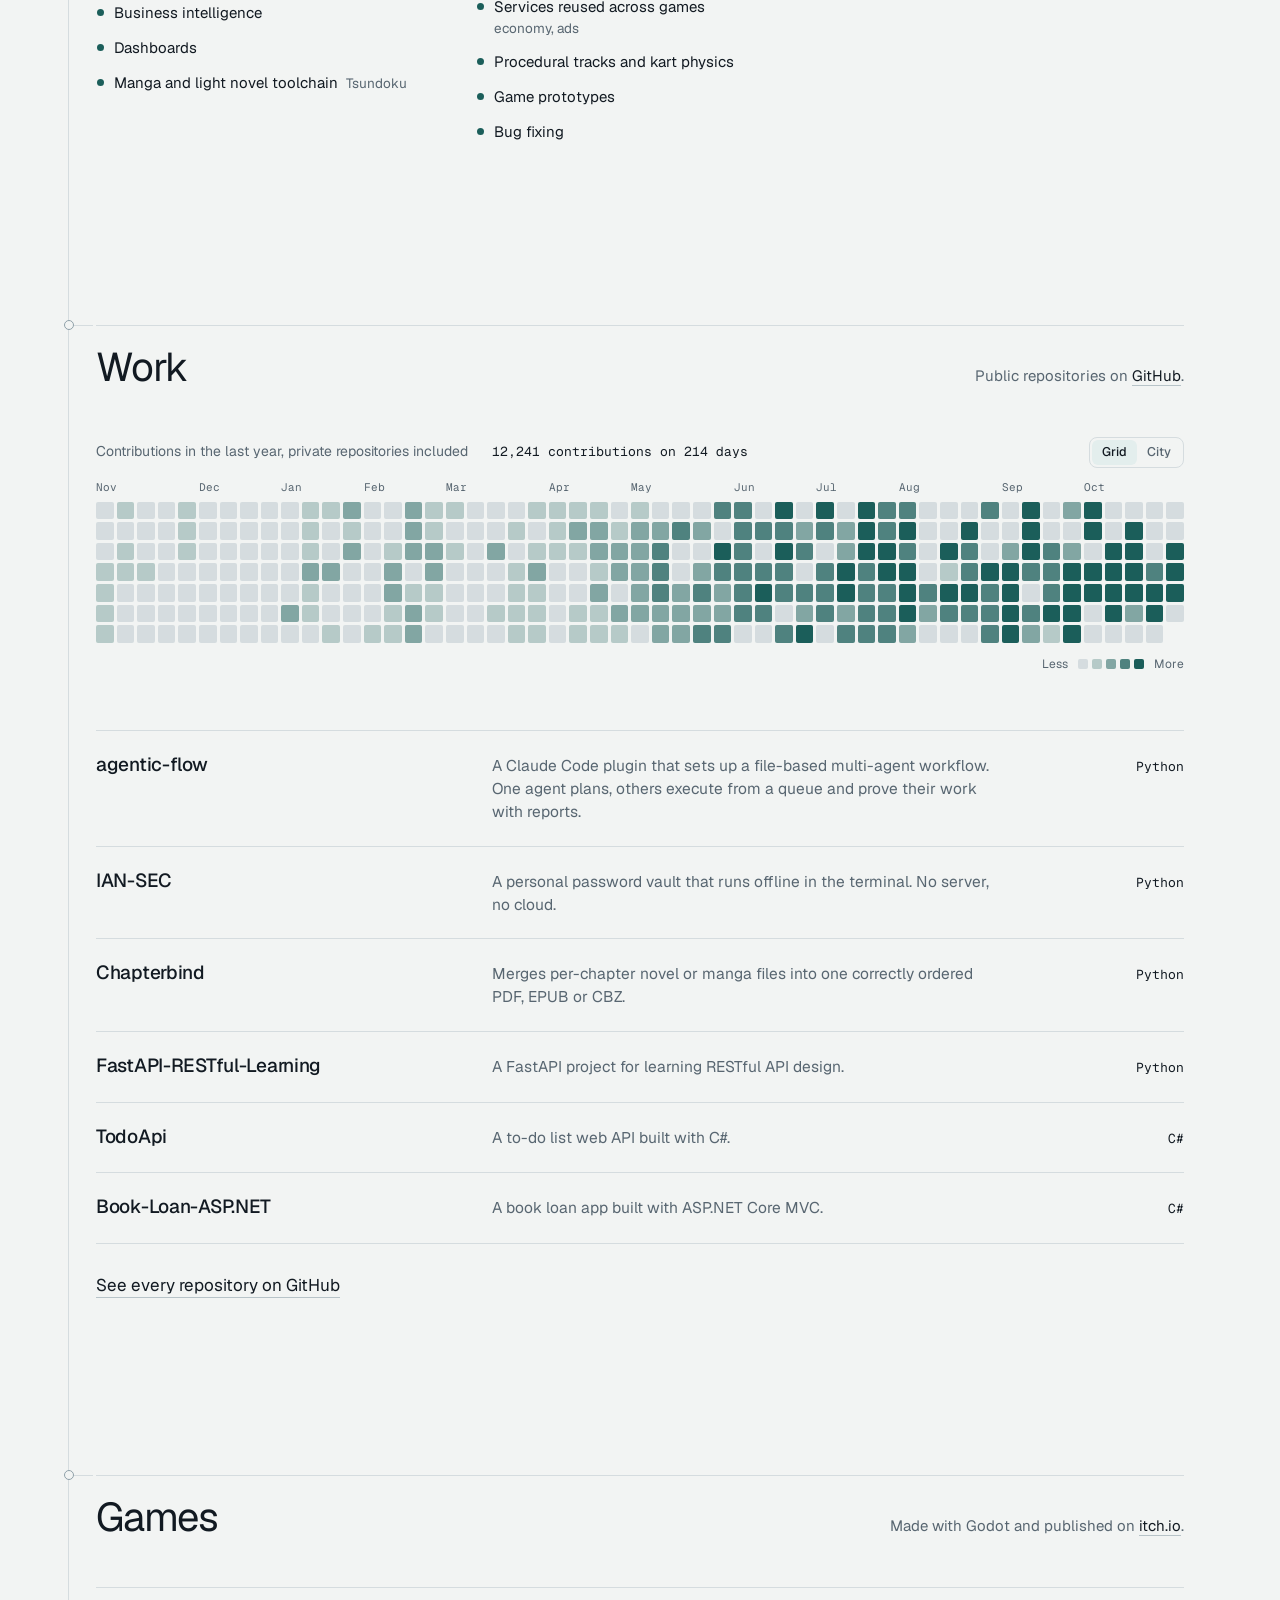
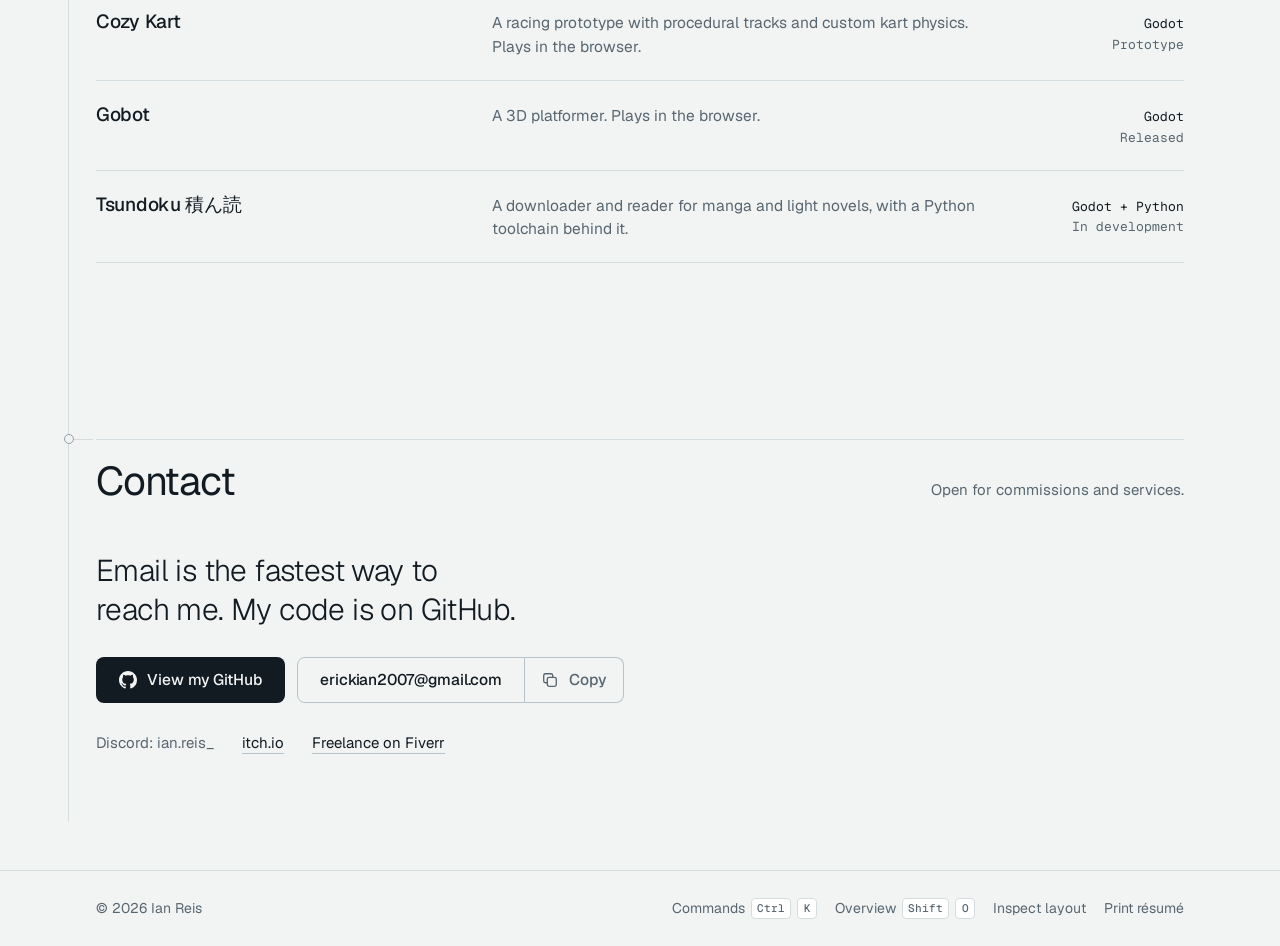
==== commit 379b05c3: "Mark scripted layout before first paint" ====
--- a/index.html
+++ b/index.html
@@ -47,6 +47,7 @@
     if (lang !== 'en' && lang !== 'pt') lang = /^pt\b/i.test(navigator.language || '') ? 'pt' : 'en';
     r.lang = lang === 'pt' ? 'pt-BR' : 'en';
     try { if (!matchMedia('(prefers-reduced-motion: reduce)').matches) r.classList.add('motion'); } catch (e) {}
+    r.classList.add('scripted'); // before first paint: layout that depends on JavaScript can be reserved without a shift
     setTimeout(function () { if (!window.__siteReady) r.classList.remove('motion'); }, 3000); // fail-safe
     var meta = document.querySelector('meta[name="theme-color"]');
     if (meta) meta.setAttribute('content', theme === 'dark' ? '#0E1418' : '#F2F4F3');
--- a/assets/css/site.css
+++ b/assets/css/site.css
@@ -4,7 +4,7 @@
    that only marks relationships and actions. Every motion uses the same curve.
    ───────────────────────────────────────────────────────────── */
 
-:root {
+:root, [data-theme="light"] { /* light tokens also apply to any element set to light (theme lantern) */
   --paper: #F2F4F3;
   --surface: #FFFFFF;
   --ink: #121A22;
@@ -203,6 +203,10 @@
   -webkit-mask-image: radial-gradient(circle 340px at var(--mx, 74%) var(--my, 42%), #000 0%, rgba(0, 0, 0, 0.35) 45%, rgba(0, 0, 0, 0.12) 80%);
   mask-image: radial-gradient(circle 340px at var(--mx, 74%) var(--my, 42%), #000 0%, rgba(0, 0, 0, 0.35) 45%, rgba(0, 0, 0, 0.12) 80%);
 }
+.hero__ink { position: absolute; inset: 0; z-index: 0; width: 100%; height: 100%; pointer-events: none; animation: fade 1.6s var(--ease) both; }
+.hero__bg { transition: opacity 1.2s var(--ease); }
+.hero.has-hole .hero__bg { opacity: 0; } /* the black hole draws the dot grid itself, bent by its gravity */
+.hero__morph { position: absolute; z-index: 2; pointer-events: none; }
 .hero__grid { position: relative; z-index: 1; display: grid; grid-template-columns: minmax(0, 7fr) minmax(0, 5fr); column-gap: clamp(32px, 5vw, 80px); align-items: end; }
 .hero__title { font: 300 clamp(44px, 9.2vw, 132px)/0.94 var(--font); letter-spacing: -0.045em; }
 :lang(pt-BR) .hero__title { font-size: clamp(40px, 8.2vw, 116px); }
@@ -601,6 +605,116 @@
 .palette__key { display: flex; align-items: center; gap: 14px; padding: 9px 12px; font-size: 14.5px; color: var(--ink); }
 .palette__key span:first-child { display: inline-flex; gap: 4px; min-width: 92px; }
 .palette__item kbd + kbd { margin-left: 4px; }
+
+/* ── Theme lantern: hold the theme switch and drag a window into the other theme ── */
+#theme-toggle { touch-action: none; }
+.lantern {
+  position: fixed; inset: 0; z-index: 85; overflow: hidden; pointer-events: none;
+  background: var(--paper); color: var(--ink); clip-path: circle(0 at 50% 50%);
+}
+.lantern__stage { position: absolute; left: 0; top: 0; width: 100%; will-change: transform; }
+.lantern__ring {
+  position: fixed; left: 0; top: 0; z-index: 86; width: 300px; height: 300px; margin: -150px 0 0 -150px;
+  border-radius: 50%; border: 1.5px solid var(--accent); pointer-events: none; will-change: transform;
+  box-shadow: 0 0 0 6px var(--accent-ring);
+}
+
+/* ── Algorithm lab: index entries that run ── */
+.ix__run {
+  display: inline-grid; place-items: center; width: 22px; height: 22px; margin-left: 2px; align-self: center;
+  border: 1px solid var(--hairline-strong); border-radius: 50%; background: transparent; color: var(--accent);
+  cursor: pointer; transition: background-color 0.25s var(--ease), border-color 0.25s var(--ease), color 0.25s var(--ease), scale 0.3s var(--ease);
+}
+.ix__run svg { width: 9px; height: 9px; margin-left: 1px; }
+.ix__run:hover, .ix__item.is-running .ix__run { background: var(--accent); border-color: var(--accent); color: var(--paper); }
+.ix__run:active { scale: 0.92; }
+.ix__item.is-running { background: var(--accent-tint); }
+.lab {
+  position: fixed; z-index: 72; width: 366px; padding: 12px 13px 14px; background: var(--surface);
+  border: 1px solid var(--hairline); border-radius: 14px; box-shadow: var(--lift); pointer-events: none;
+}
+.lab[hidden] { display: none; }
+.lab.is-pinned { pointer-events: auto; }
+.lab__head { display: flex; align-items: center; gap: 6px; margin-bottom: 8px; }
+.lab__title { flex: 1; min-width: 0; font: 500 13.5px/1.3 var(--font); color: var(--ink); overflow: hidden; text-overflow: ellipsis; white-space: nowrap; }
+.lab__btn {
+  display: grid; place-items: center; width: 28px; height: 28px; border: 0; border-radius: 7px; background: transparent;
+  color: var(--slate); cursor: pointer; opacity: 0; transition: opacity 0.2s var(--ease), background-color 0.2s var(--ease), color 0.2s;
+}
+.lab.is-pinned .lab__btn { opacity: 1; }
+.lab__btn:hover { background: var(--accent-tint); color: var(--ink); }
+.lab__btn svg { width: 16px; height: 16px; }
+.lab__canvas { display: block; border-radius: 8px; background: var(--paper); }
+.lab__note { min-height: 2.8em; margin-top: 10px; font: 400 13px/1.4 var(--font); color: var(--slate); }
+.lab.is-sheet { left: 16px !important; right: 16px; top: auto !important; bottom: calc(12px + env(safe-area-inset-bottom)); width: auto; display: flex; flex-direction: column; align-items: center; }
+.lab.is-sheet[hidden] { display: none; }
+.lab.is-sheet .lab__head, .lab.is-sheet .lab__note { align-self: stretch; }
+.lab.is-sheet .lab__canvas { max-width: 100%; height: auto !important; }
+
+/* ── Contribution city: a switch in the heatmap header ── */
+.seg { display: inline-flex; padding: 2px; border: 1px solid var(--hairline); border-radius: 8px; margin-left: auto; }
+.activity__head .seg { order: 3; }
+.seg__b {
+  padding: 4px 10px; border: 0; border-radius: 6px; background: transparent; color: var(--slate);
+  font: 500 12.5px/1.3 var(--font); cursor: pointer; transition: background-color 0.25s var(--ease), color 0.25s var(--ease);
+}
+.seg__b:hover { color: var(--ink); }
+.seg__b[aria-pressed="true"] { background: var(--accent-tint); color: var(--ink); }
+.city[hidden], .hm[hidden], .hm__legend[hidden] { display: none; }
+.city { position: relative; }
+.city__canvas {
+  display: block; width: 100%; height: clamp(240px, 26vw, 340px); border-radius: 10px; cursor: grab; touch-action: none;
+  background: linear-gradient(180deg, color-mix(in srgb, var(--accent-tint) 70%, var(--paper)) 0%, var(--paper) 78%);
+}
+[data-theme="dark"] .city__canvas { background: radial-gradient(120% 90% at 70% 0%, color-mix(in srgb, var(--accent) 12%, var(--paper)) 0%, var(--paper) 70%); }
+.city__canvas.is-drag { cursor: grabbing; }
+.city__hint { margin-top: 10px; font-size: 12.5px; color: var(--slate); }
+
+/* ── Overview: every section becomes an artboard on one canvas ── */
+html.overview { overflow: hidden; scrollbar-gutter: stable; }
+html.overview body {
+  background-color: color-mix(in srgb, var(--paper) 93%, var(--ink));
+  background-image: radial-gradient(circle, var(--dot) 1px, transparent 1.2px);
+  background-size: 22px 22px; background-attachment: fixed;
+}
+html.overview main > section {
+  position: relative; z-index: 2; background-color: var(--paper); border-radius: calc(var(--ov-px, 4px) * 10);
+  clip-path: inset(0 round calc(var(--ov-px, 4px) * 10)); /* clips without changing layout (overflow would stop margin collapsing) */
+  outline: var(--ov-px, 4px) solid var(--hairline-strong); outline-offset: 0;
+  box-shadow: 0 calc(var(--ov-px, 4px) * 10) calc(var(--ov-px, 4px) * 34) rgba(0, 0, 0, 0.14);
+  transition: outline-color 0.25s var(--ease);
+}
+html.overview main > section.is-ov-hot { outline: calc(var(--ov-px, 4px) * 2) solid var(--accent); }
+html.overview .bar { transform: translateY(-110%); opacity: 0; transition: transform 0.45s var(--ease), opacity 0.3s; }
+html.overview .foot, html.overview .thread, html.overview .progress, html.overview .lab, html.overview .peek { opacity: 0; visibility: hidden; }
+html.ov-leaving body { background: var(--paper); }
+html.ov-leaving main > section {
+  box-shadow: none; outline-color: transparent; border-radius: 0; clip-path: inset(0 round 0);
+  transition: outline-color 0.3s, box-shadow 0.3s, border-radius 0.6s var(--ease), clip-path 0.6s var(--ease);
+}
+.ov { position: fixed; inset: 0; z-index: 90; }
+.ov[hidden] { display: none; }
+.ov__lines { position: absolute; inset: 0; width: 100%; height: 100%; pointer-events: none; overflow: visible; }
+.ov__line { fill: none; stroke: var(--accent); stroke-width: 1.5; stroke-linecap: round; }
+.ov__port { fill: var(--accent); transform-box: fill-box; transform-origin: center; }
+.ov__hit {
+  position: absolute; display: block; padding: 0; border: 0; border-radius: 8px; background: transparent; cursor: zoom-in;
+}
+.ov__hit:focus-visible { outline: 2px solid var(--accent); outline-offset: 4px; }
+.ov__tag {
+  position: absolute; left: 0; bottom: calc(100% + 8px); display: inline-flex; gap: 8px; align-items: baseline;
+  font: 500 13px/1.2 var(--font); color: var(--ink); white-space: nowrap;
+}
+.ov__tag b { font: 500 11px/1 var(--mono); color: var(--accent); }
+.ov__hint {
+  position: absolute; left: 50%; bottom: 22px; transform: translateX(-50%); padding: 8px 14px; border-radius: 999px;
+  background: var(--surface); border: 1px solid var(--hairline); color: var(--slate); font: 400 13px/1.3 var(--font); white-space: nowrap;
+}
+
+/* one-column hero: a band above the title where the black hole sits (reserved up front, so nothing shifts) */
+@media screen and (max-width: 999px) {
+  .scripted .hero { padding-top: calc(var(--bar-h) + clamp(150px, 30vw, 230px)); }
+}
 
 /* ── Responsive ── */
 @media (max-width: 999px) {
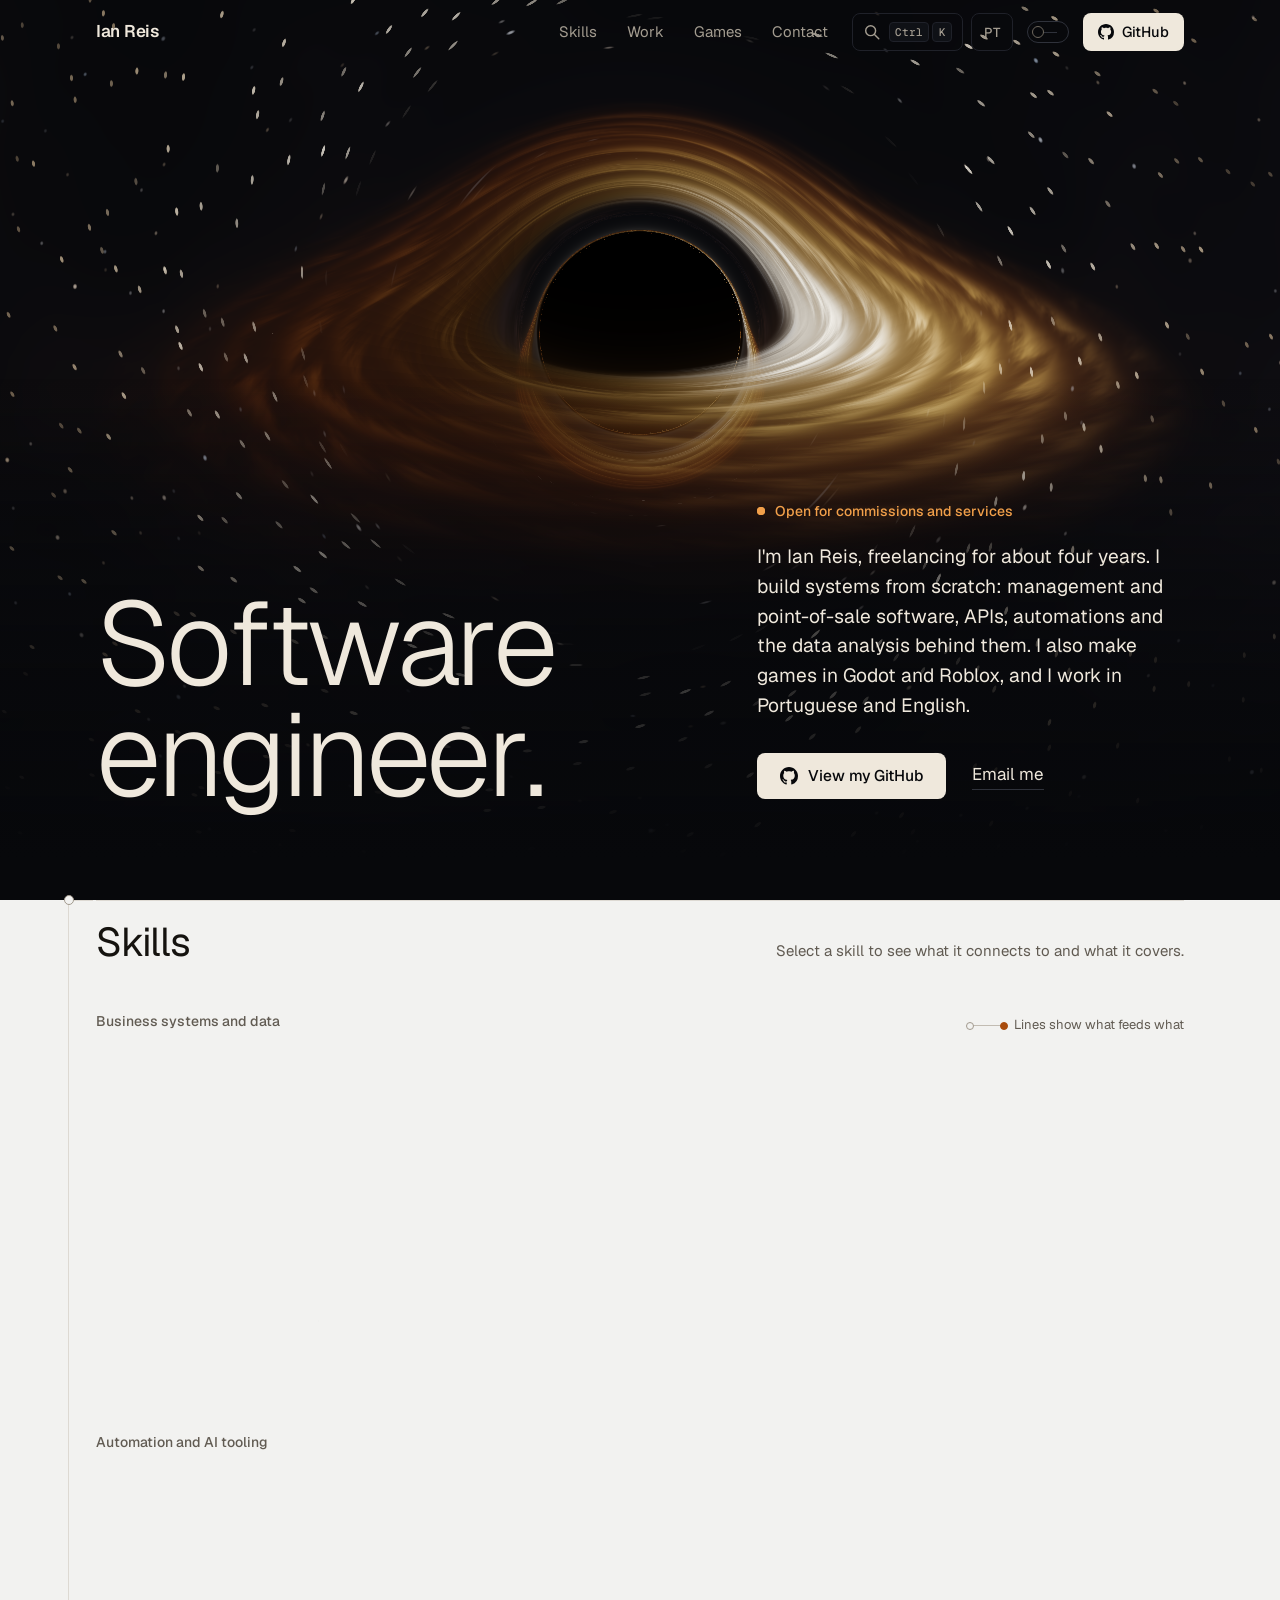
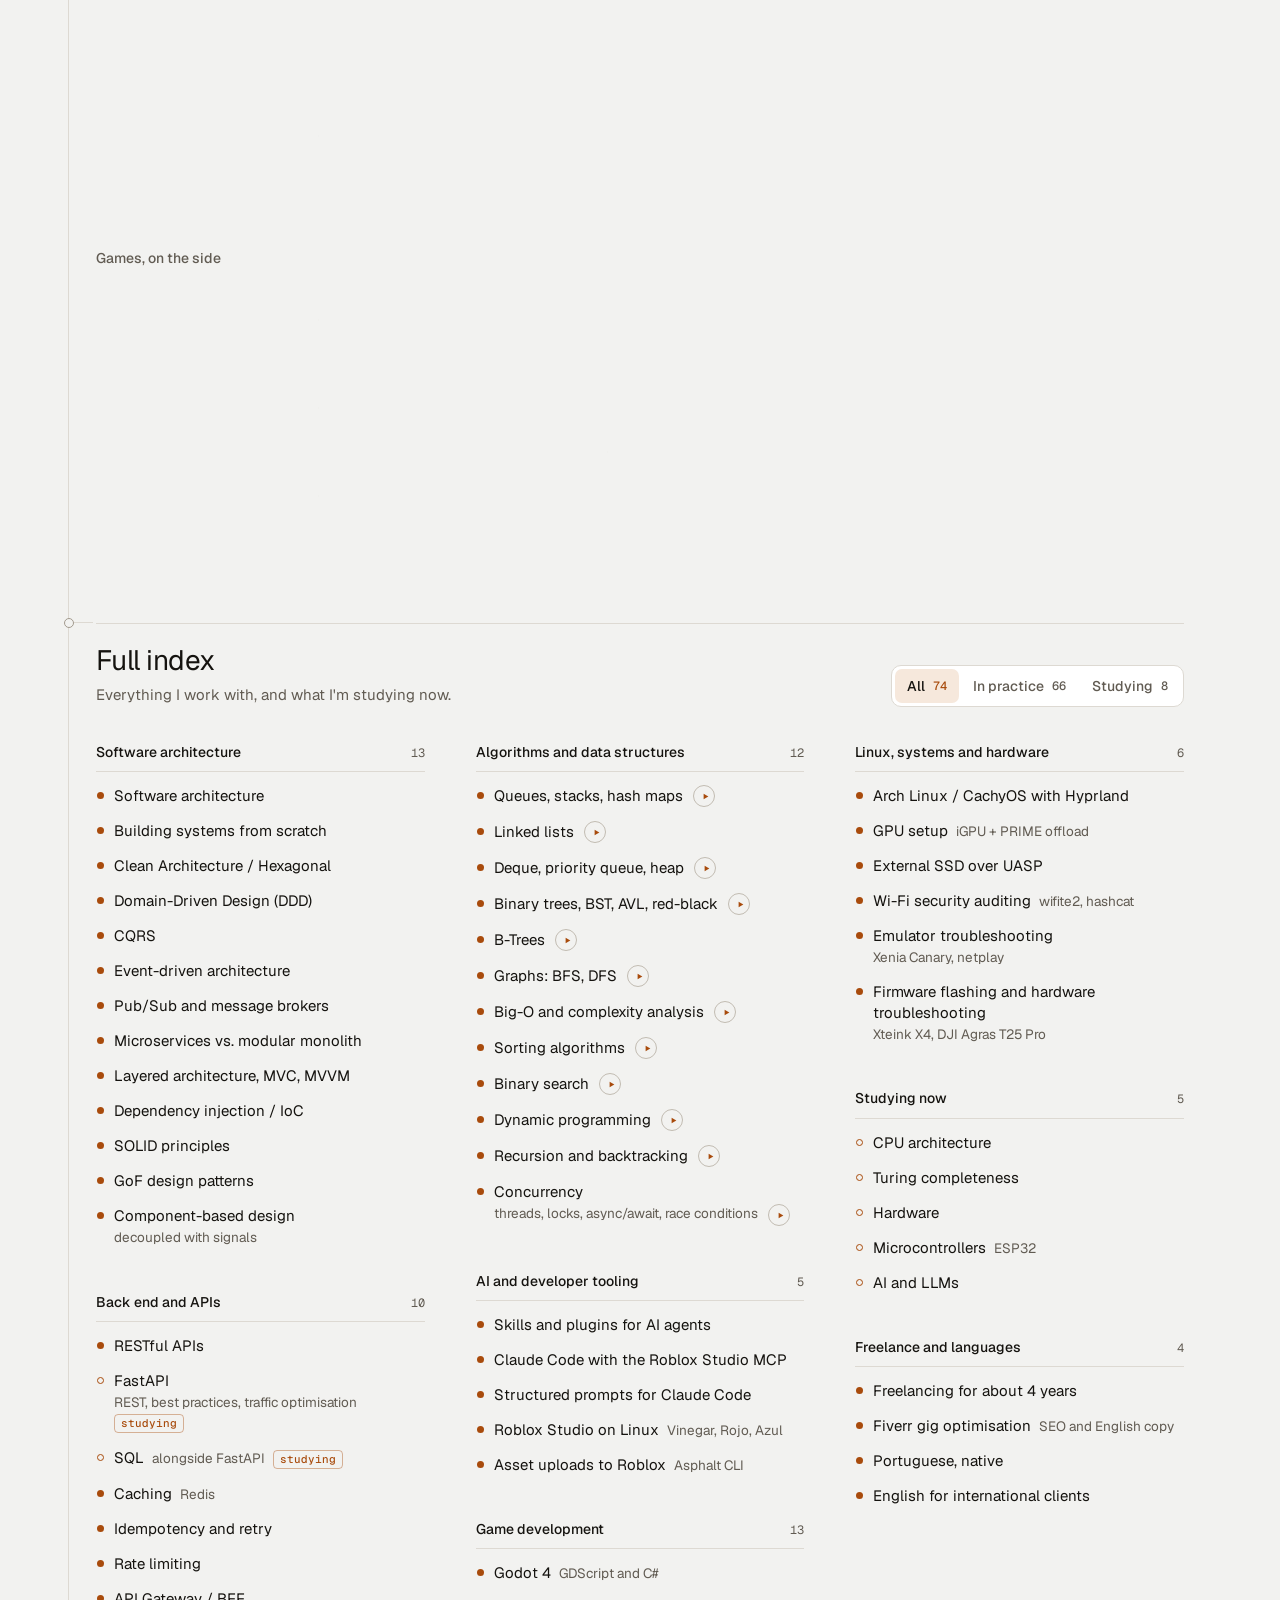
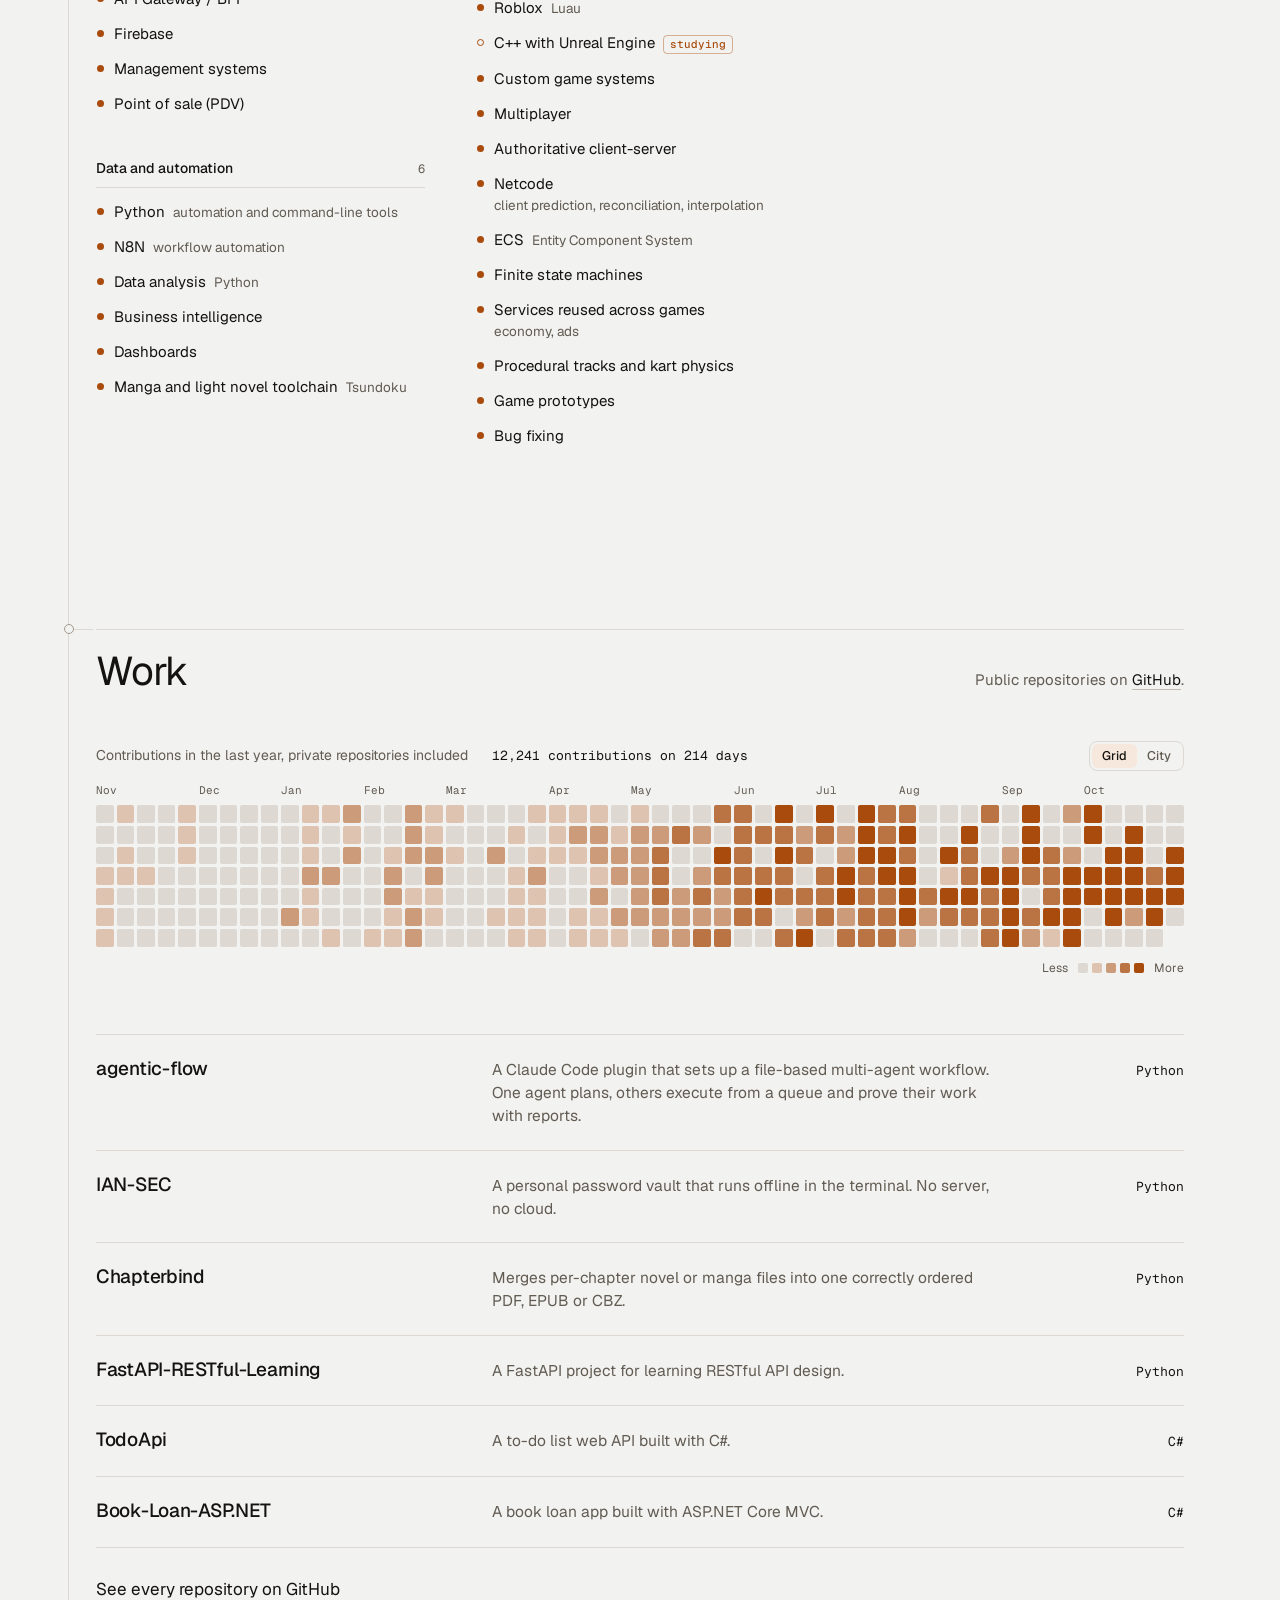
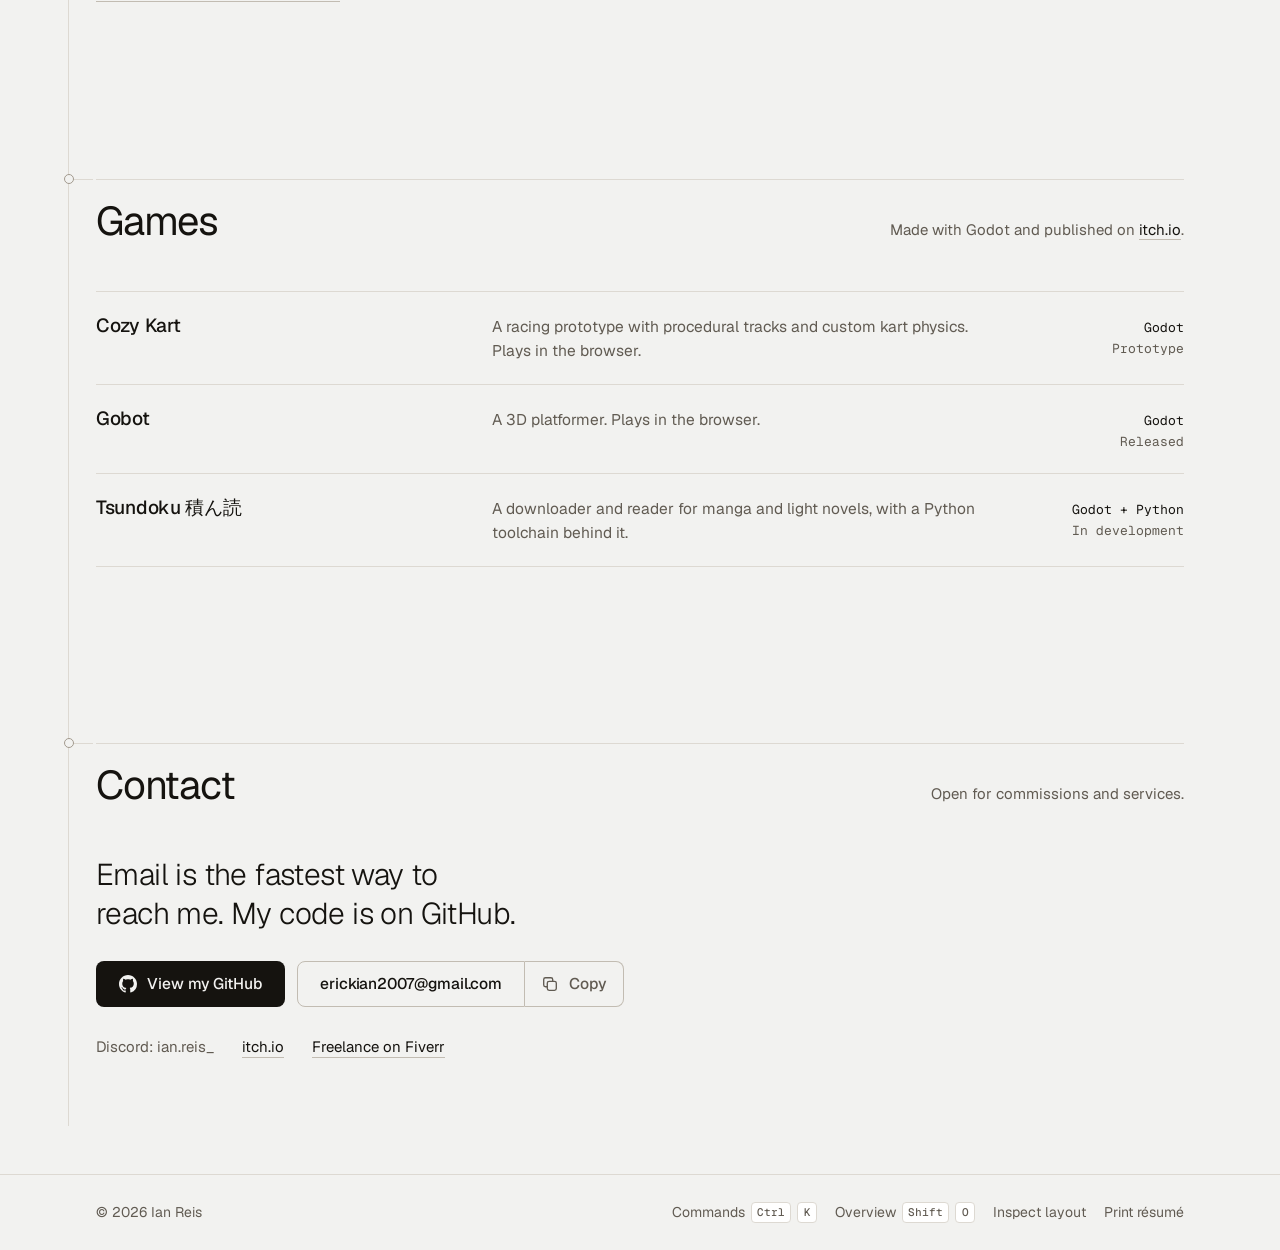
==== commit 86439d87: "Make the black hole the hero's identity: big, real colours, bold motion - Hero becomes a full-screen" ====
--- a/index.html
+++ b/index.html
@@ -6,7 +6,7 @@
 <title>Ian Reis — Software Engineer</title>
 <meta name="description" content="Ian Reis is a freelance software engineer: software architecture, RESTful APIs, management and point-of-sale systems, Python automation and data analysis. Also builds games with Godot and Roblox. Portuguese and English.">
 <meta name="keywords" content="software engineer, software architecture, RESTful APIs, FastAPI, Python, automation, N8N, CQRS, DDD, Clean Architecture, Godot 4, Roblox, Luau, multiplayer, freelancer">
-<meta name="theme-color" content="#F2F4F3">
+<meta name="theme-color" content="#F2F2F0">
 <meta name="color-scheme" content="light dark">
 <link rel="canonical" href="https://ian-reis.github.io/portfolio/">
 <meta property="og:type" content="website">
@@ -17,7 +17,7 @@
 <meta property="og:image:width" content="1200">
 <meta property="og:image:height" content="630">
 <meta name="twitter:card" content="summary_large_image">
-<link rel="icon" href="data:image/svg+xml,%3Csvg xmlns='http://www.w3.org/2000/svg' viewBox='0 0 64 64'%3E%3Crect width='64' height='64' rx='14' fill='%23121A22'/%3E%3Cpath d='M18 32L46 20M18 32L46 44' stroke='%237FB5B0' stroke-width='3' fill='none'/%3E%3Ccircle cx='18' cy='32' r='6' fill='%23F2F4F3'/%3E%3Ccircle cx='46' cy='20' r='6' fill='%23F2F4F3'/%3E%3Ccircle cx='46' cy='44' r='6' fill='%23F2F4F3'/%3E%3C/svg%3E">
+<link rel="icon" href="data:image/svg+xml,%3Csvg xmlns='http://www.w3.org/2000/svg' viewBox='0 0 64 64'%3E%3Crect width='64' height='64' rx='14' fill='%2315130F'/%3E%3Cpath d='M18 32L46 20M18 32L46 44' stroke='%23F2A04A' stroke-width='3' fill='none'/%3E%3Ccircle cx='18' cy='32' r='6' fill='%23F2F2F0'/%3E%3Ccircle cx='46' cy='20' r='6' fill='%23F2F2F0'/%3E%3Ccircle cx='46' cy='44' r='6' fill='%23F2F2F0'/%3E%3C/svg%3E">
 
 <script type="application/ld+json">
 {
@@ -50,7 +50,7 @@
     r.classList.add('scripted'); // before first paint: layout that depends on JavaScript can be reserved without a shift
     setTimeout(function () { if (!window.__siteReady) r.classList.remove('motion'); }, 3000); // fail-safe
     var meta = document.querySelector('meta[name="theme-color"]');
-    if (meta) meta.setAttribute('content', theme === 'dark' ? '#0E1418' : '#F2F4F3');
+    if (meta) meta.setAttribute('content', theme === 'dark' ? '#07080B' : '#F2F2F0');
 
     // arriving from the 404 page: open this page as a circle from the button that was clicked
     window.addEventListener('pagereveal', function (e) {
@@ -79,7 +79,7 @@
 <a class="skip" href="#main" data-i18n="skip">Skip to content</a>
 <div class="progress" aria-hidden="true"><span id="progress"></span></div>
 
-<header class="bar" id="bar" data-c="Header">
+<header class="bar" id="bar" data-c="Header" data-theme="dark">
   <div class="wrap bar__in">
     <a class="brand" href="#top" aria-label="Ian Reis"><span class="brand__k" aria-hidden="true">I</span><span class="brand__h" aria-hidden="true">an&nbsp;</span><span class="brand__k" aria-hidden="true">R</span><span class="brand__h" aria-hidden="true">eis</span></a>
     <nav class="nav" aria-label="Sections" data-i18n-attr="aria-label:nav.label">
@@ -109,7 +109,7 @@
 <main id="main">
 
   <!-- ───────────── Hero ───────────── -->
-  <section class="hero" id="top" data-c="Hero">
+  <section class="hero" id="top" data-c="Hero" data-theme="dark"><!-- always space: the black hole needs the dark -->
     <div class="hero__bg" aria-hidden="true"></div>
     <div class="wrap hero__grid">
       <h1 class="hero__title">
--- a/assets/css/site.css
+++ b/assets/css/site.css
@@ -1,26 +1,27 @@
 /* ─────────────────────────────────────────────────────────────
    Ian Reis — software engineer
-   Calm and precise. One type family, hairlines instead of shadows, one accent
-   that only marks relationships and actions. Every motion uses the same curve.
+   Precise, with one strong image: a black hole in the hero. The palette comes from it:
+   deep space and the amber of its accretion disk. One type family, hairlines instead
+   of shadows, one accent that only marks relationships and actions.
    ───────────────────────────────────────────────────────────── */
 
 :root, [data-theme="light"] { /* light tokens also apply to any element set to light (theme lantern) */
-  --paper: #F2F4F3;
+  --paper: #F2F2F0;
   --surface: #FFFFFF;
-  --ink: #121A22;
-  --slate: #586671;
-  --hairline: #D5DCDF;
-  --hairline-strong: #B7C3C8;
-  --port: #8FA0A8;
-  --accent: #1B5E5A;
-  --accent-tint: #E3EEED;
-  --accent-ring: rgba(27, 94, 90, 0.14);
-  --btn-bg: #121A22;
-  --btn-fg: #F2F4F3;
-  --dot: rgba(18, 26, 34, 0.22);
-  --scrim: rgba(18, 26, 34, 0.32);
-  --lift: 0 18px 50px rgba(18, 26, 34, 0.12);
-  --c1: #1B5E5A; --c2: #3F8C85; --c3: #7FB5B0; --c4: #8FA0A8; --c5: #C3CFD3;
+  --ink: #15130F;
+  --slate: #615B52;
+  --hairline: #DDD9D2;
+  --hairline-strong: #C2BCB2;
+  --port: #A1998D;
+  --accent: #A84B0C;
+  --accent-tint: #F6E8DC;
+  --accent-ring: rgba(168, 75, 12, 0.14);
+  --btn-bg: #15130F;
+  --btn-fg: #F2F2F0;
+  --dot: rgba(21, 19, 15, 0.2);
+  --scrim: rgba(21, 19, 15, 0.32);
+  --lift: 0 18px 50px rgba(21, 19, 15, 0.12);
+  --c1: #A84B0C; --c2: #D9782E; --c3: #E9B36A; --c4: #A1998D; --c5: #D3CDC3;
 
   --font: 'Geist', system-ui, -apple-system, 'Segoe UI', Roboto, sans-serif;
   --mono: 'Geist Mono', ui-monospace, 'SFMono-Regular', Menlo, Consolas, monospace;
@@ -31,23 +32,23 @@
   color-scheme: light;
 }
 
-[data-theme="dark"] {
-  --paper: #0E1418;
-  --surface: #141C21;
-  --ink: #E4EBE9;
-  --slate: #93A3AB;
-  --hairline: #243139;
-  --hairline-strong: #34444E;
-  --port: #5B6C75;
-  --accent: #5FB3AA;
-  --accent-tint: rgba(95, 179, 170, 0.12);
-  --accent-ring: rgba(95, 179, 170, 0.18);
-  --btn-bg: #E4EBE9;
-  --btn-fg: #0E1418;
-  --dot: rgba(228, 235, 233, 0.2);
-  --scrim: rgba(5, 9, 11, 0.6);
-  --lift: 0 18px 50px rgba(0, 0, 0, 0.45);
-  --c1: #5FB3AA; --c2: #3F8C85; --c3: #2B5F5B; --c4: #7C93A0; --c5: #46565F;
+[data-theme="dark"] { /* deep space, lit by the accretion disk */
+  --paper: #07080B;
+  --surface: #0F1116;
+  --ink: #EFE8DC;
+  --slate: #A39C90;
+  --hairline: #1F2129;
+  --hairline-strong: #2F323B;
+  --port: #6E685E;
+  --accent: #F2A04A;
+  --accent-tint: rgba(242, 160, 74, 0.12);
+  --accent-ring: rgba(242, 160, 74, 0.2);
+  --btn-bg: #EFE8DC;
+  --btn-fg: #07080B;
+  --dot: rgba(239, 232, 220, 0.16);
+  --scrim: rgba(2, 2, 4, 0.65);
+  --lift: 0 18px 50px rgba(0, 0, 0, 0.6);
+  --c1: #F2A04A; --c2: #E0703A; --c3: #F6D28B; --c4: #A39C90; --c5: #4A453E;
   color-scheme: dark;
 }
 
@@ -150,7 +151,7 @@
 
 /* ── Header ── */
 .bar {
-  position: fixed; top: 0; left: 0; right: 0; z-index: 50;
+  position: fixed; top: 0; left: 0; right: 0; z-index: 50; color: var(--ink); /* follows its own tokens (dark over the hero) */
   border-bottom: 1px solid transparent; transition: background-color 0.3s, border-color 0.3s;
 }
 .bar.is-solid {
@@ -192,10 +193,21 @@
   transition: transform 0.5s var(--ease), background-color 0.3s, border-color 0.3s;
 }
 .theme-switch:hover .theme-switch__track { border-color: var(--accent); }
-[data-theme="dark"] .theme-switch__port { transform: translateX(20px); background: var(--accent); border-color: var(--accent); }
+html[data-theme="dark"] .theme-switch__port { transform: translateX(20px); background: var(--accent); border-color: var(--accent); }
 
 /* ── Hero ── */
-.hero { position: relative; overflow: hidden; padding: calc(var(--bar-h) + clamp(48px, 9vw, 128px)) 0 clamp(56px, 8vw, 104px); }
+/* the hero is a window into space in both themes (data-theme="dark" on the section): full screen,
+   the black hole above, the words anchored at the bottom */
+.hero {
+  position: relative; overflow: hidden; display: flex; flex-direction: column; justify-content: flex-end;
+  min-height: 100vh; min-height: 100svh; padding: calc(var(--bar-h) + 48px) 0 clamp(48px, 7vw, 96px);
+  background: var(--paper); color: var(--ink);
+}
+/* a dark floor under the words so they stay readable over the light of the disk */
+.hero::after {
+  content: ""; position: absolute; left: 0; right: 0; bottom: 0; height: 58%; z-index: 0; pointer-events: none;
+  background: linear-gradient(to top, var(--paper) 8%, color-mix(in srgb, var(--paper) 70%, transparent) 45%, transparent);
+}
 .hero__bg {
   position: absolute; inset: 0; z-index: 0; pointer-events: none;
   background-image: radial-gradient(circle, var(--dot) 1px, transparent 1.6px);
@@ -206,8 +218,21 @@
 .hero__ink { position: absolute; inset: 0; z-index: 0; width: 100%; height: 100%; pointer-events: none; animation: fade 1.6s var(--ease) both; }
 .hero__bg { transition: opacity 1.2s var(--ease); }
 .hero.has-hole .hero__bg { opacity: 0; } /* the black hole draws the dot grid itself, bent by its gravity */
+/* letters can be pulled and stretched by the black hole (transforms need inline-block; pre keeps the spaces) */
+.hero__title .ch { display: inline-block; white-space: pre; will-change: auto; }
+.hero.is-free .hero__line { overflow: visible; }
+.hole__hint {
+  position: absolute; left: 50%; top: calc(var(--bar-h) + 14px); z-index: 1; width: max-content; max-width: 90vw; translate: -50% 0;
+  font: 400 12.5px/1.4 var(--mono); color: var(--slate); letter-spacing: 0.01em; pointer-events: none;
+  opacity: 0; transition: opacity 0.8s var(--ease);
+}
+.hole__hint.is-on { opacity: 0.85; }
+@media (max-width: 600px) { .hole__hint { max-width: calc(100vw - 48px); font-size: 11px; text-align: center; white-space: normal; } }
+.hero.has-hole { cursor: crosshair; }
+.hero.has-hole a, .hero.has-hole button, .hero.has-hole .hero__lead, .hero.has-hole .status { cursor: auto; }
+.hero.has-hole a, .hero.has-hole button { cursor: pointer; }
 .hero__morph { position: absolute; z-index: 2; pointer-events: none; }
-.hero__grid { position: relative; z-index: 1; display: grid; grid-template-columns: minmax(0, 7fr) minmax(0, 5fr); column-gap: clamp(32px, 5vw, 80px); align-items: end; }
+.hero__grid { position: relative; z-index: 1; width: 100%; display: grid; grid-template-columns: minmax(0, 7fr) minmax(0, 5fr); column-gap: clamp(32px, 5vw, 80px); align-items: end; }
 .hero__title { font: 300 clamp(44px, 9.2vw, 132px)/0.94 var(--font); letter-spacing: -0.045em; }
 :lang(pt-BR) .hero__title { font-size: clamp(40px, 8.2vw, 116px); }
 .hero__line { display: block; overflow: hidden; padding-bottom: 0.14em; margin-bottom: -0.14em; }
@@ -666,7 +691,7 @@
   display: block; width: 100%; height: clamp(240px, 26vw, 340px); border-radius: 10px; cursor: grab; touch-action: none;
   background: linear-gradient(180deg, color-mix(in srgb, var(--accent-tint) 70%, var(--paper)) 0%, var(--paper) 78%);
 }
-[data-theme="dark"] .city__canvas { background: radial-gradient(120% 90% at 70% 0%, color-mix(in srgb, var(--accent) 12%, var(--paper)) 0%, var(--paper) 70%); }
+html[data-theme="dark"] .city__canvas { background: radial-gradient(120% 90% at 70% 0%, color-mix(in srgb, var(--accent) 12%, var(--paper)) 0%, var(--paper) 70%); }
 .city__canvas.is-drag { cursor: grabbing; }
 .city__hint { margin-top: 10px; font-size: 12.5px; color: var(--slate); }
 
@@ -709,11 +734,6 @@
 .ov__hint {
   position: absolute; left: 50%; bottom: 22px; transform: translateX(-50%); padding: 8px 14px; border-radius: 999px;
   background: var(--surface); border: 1px solid var(--hairline); color: var(--slate); font: 400 13px/1.3 var(--font); white-space: nowrap;
-}
-
-/* one-column hero: a band above the title where the black hole sits (reserved up front, so nothing shifts) */
-@media screen and (max-width: 999px) {
-  .scripted .hero { padding-top: calc(var(--bar-h) + clamp(150px, 30vw, 230px)); }
 }
 
 /* ── Responsive ── */
@@ -770,14 +790,15 @@
 /* ── Print: the page becomes a one-page résumé ── */
 @media print {
   :root, [data-theme="dark"] {
-    --paper: #fff; --surface: #fff; --ink: #111; --slate: #444; --hairline: #ccc; --hairline-strong: #999; --accent: #1B5E5A;
+    --paper: #fff; --surface: #fff; --ink: #111; --slate: #444; --hairline: #ccc; --hairline-strong: #999; --accent: #A84B0C;
     color-scheme: light;
   }
   @page { margin: 14mm 16mm; }
   body { font-size: 10.5pt; line-height: 1.45; background: #fff; }
   .bar, .progress, .hero__bg, .map__edges, .panel, .insights, .activity, .palette, .peek, .toast, .inspect, .thread, .ripple,
   .foot__tools, .skip, .more, .status__dot, .email__copy, .map__legend, .contact__actions .btn--primary .icon { display: none !important; }
-  .hero { padding: 0 0 10pt; overflow: visible; }
+  .hero { display: block; min-height: 0; padding: 0 0 10pt; overflow: visible; background: none; }
+  .hero::after, .hero canvas { display: none !important; }
   .hero__grid { display: block; }
   .hero__title { font-size: 26pt; font-weight: 400 !important; animation: none !important; }
   .hero__line { display: inline; overflow: visible; padding: 0; margin: 0; }
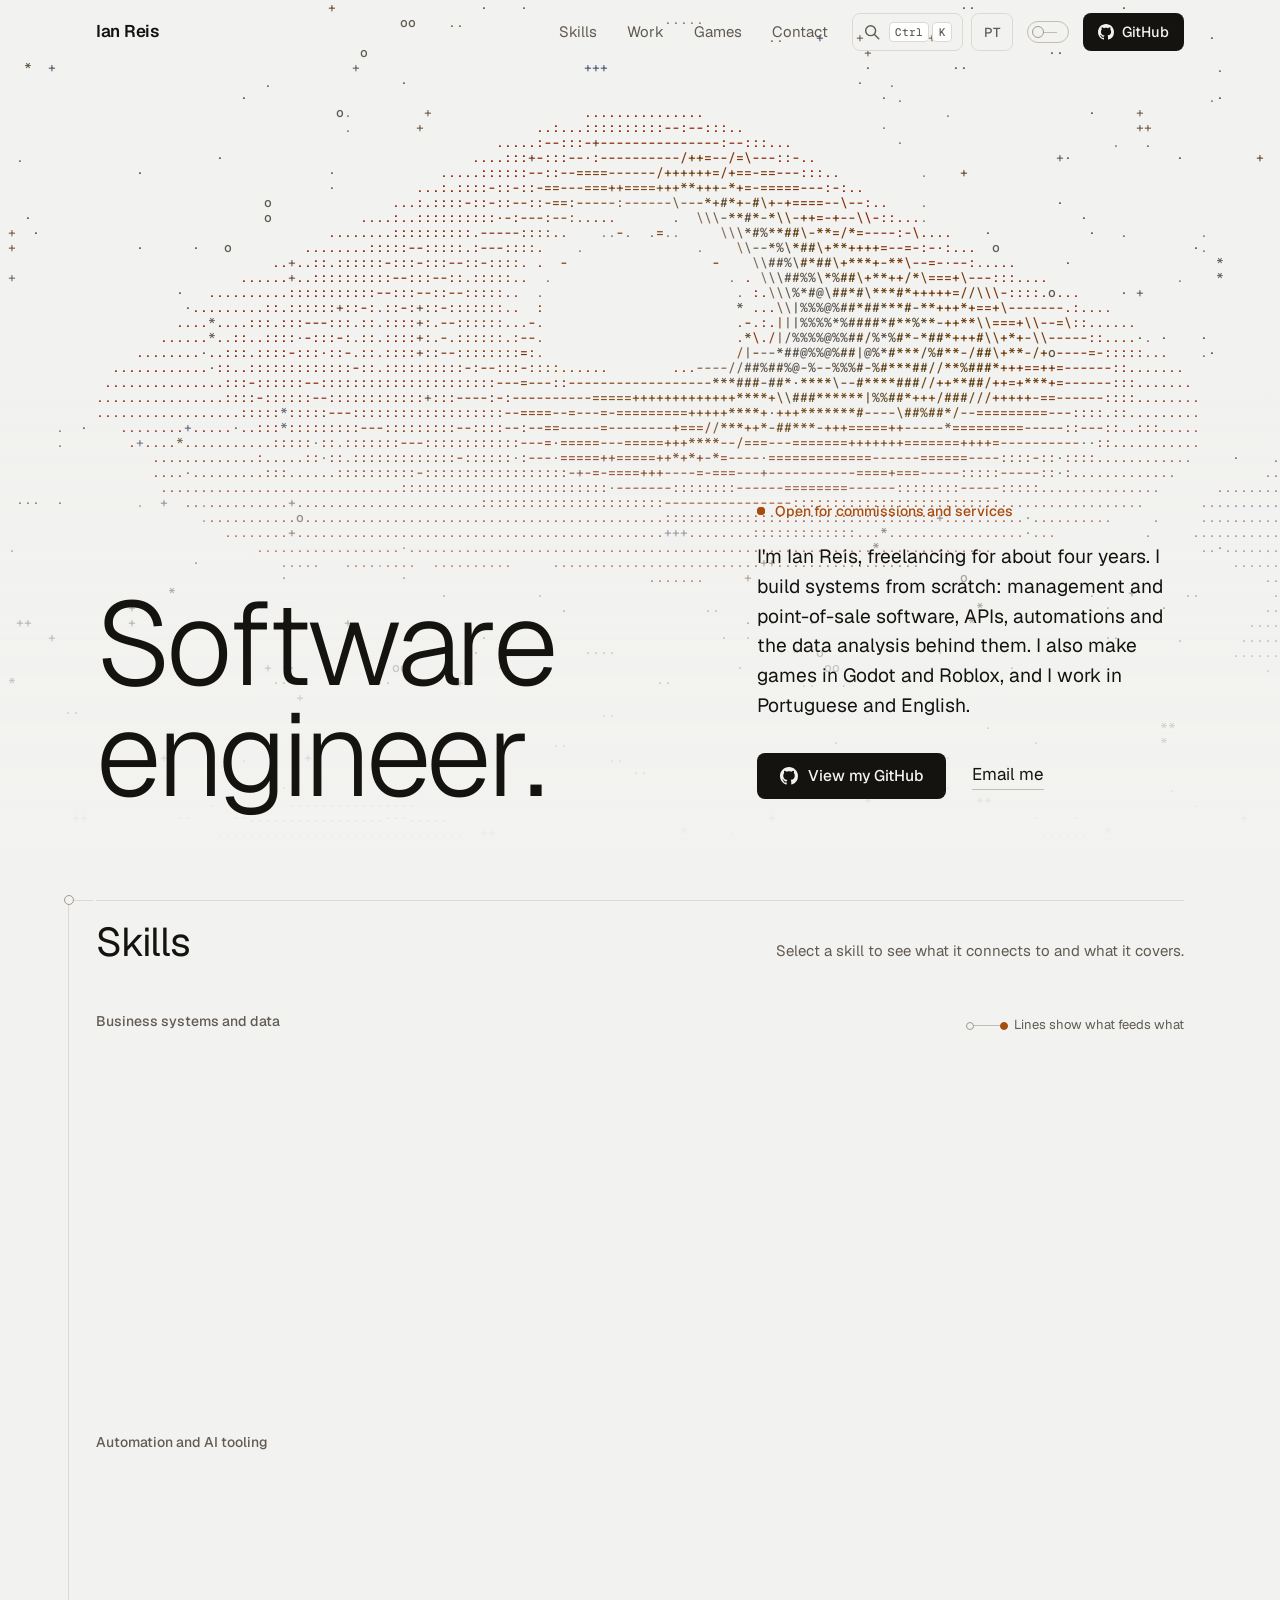
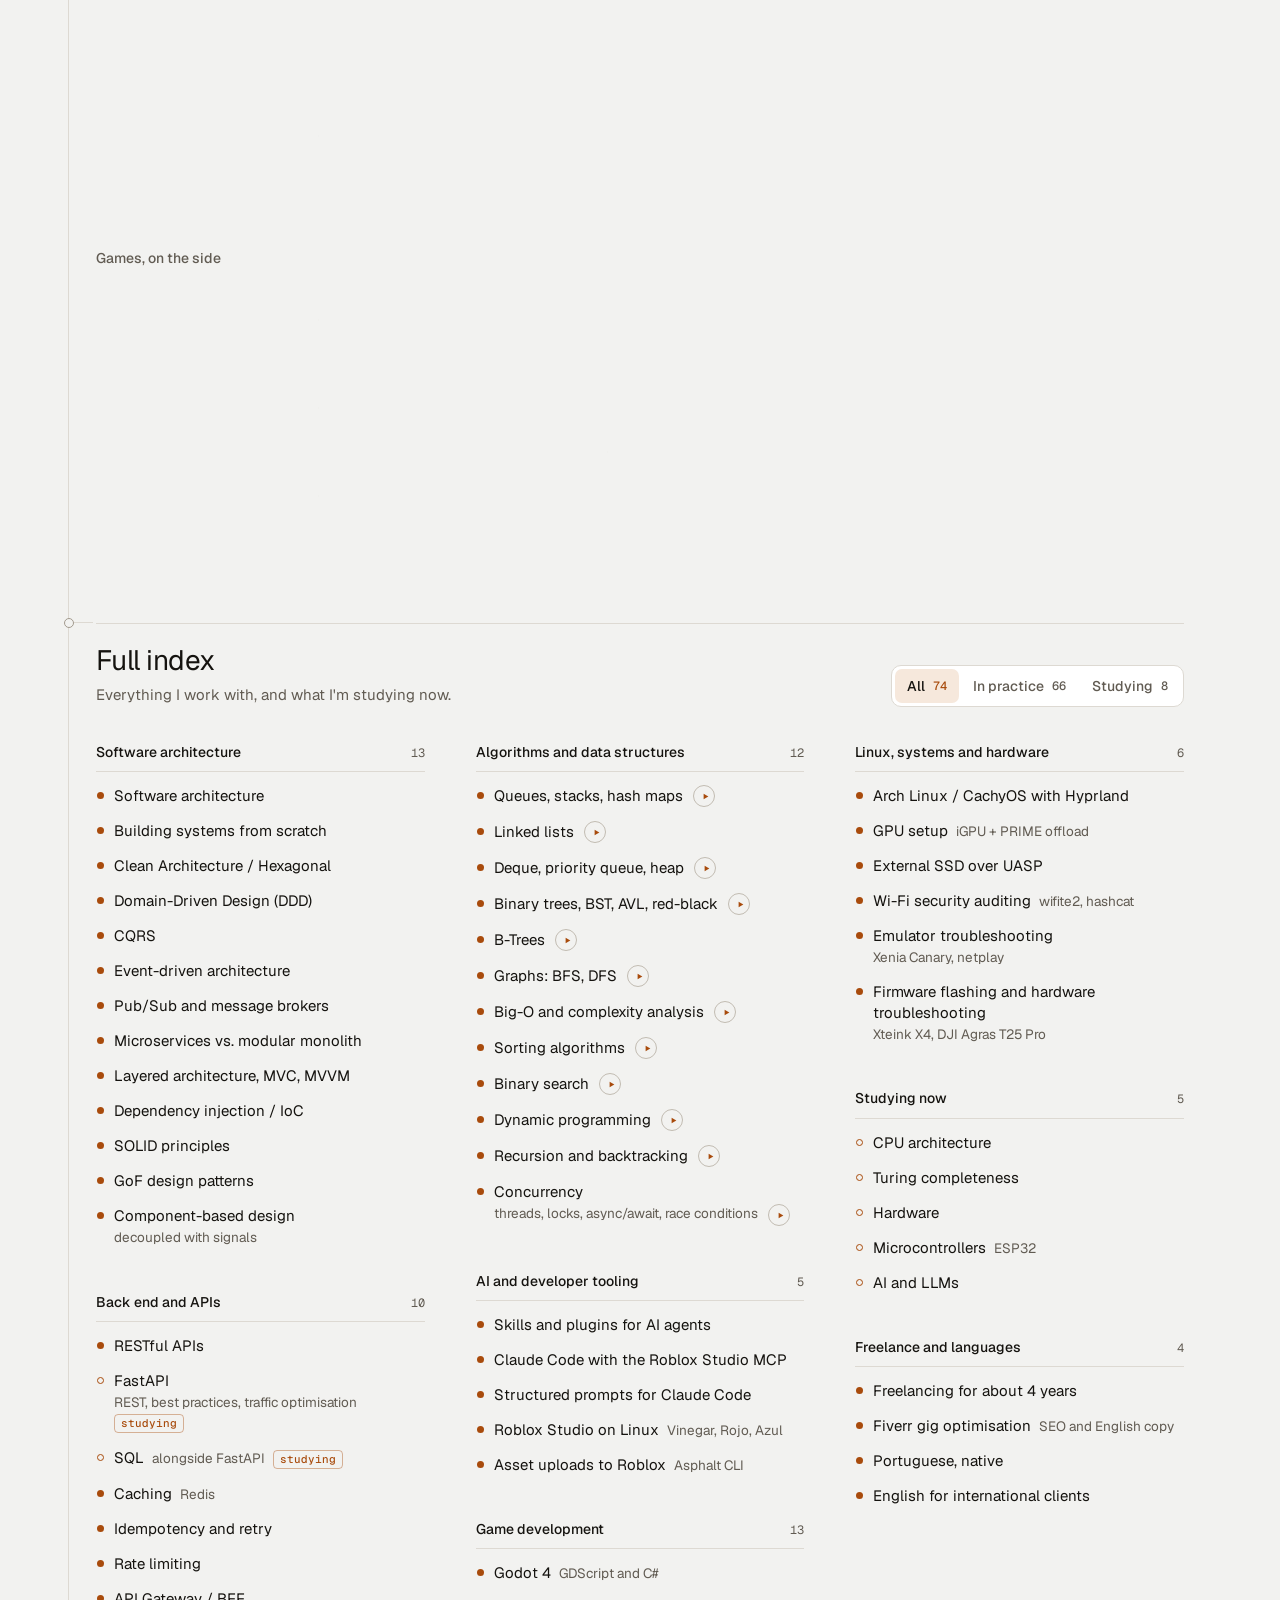
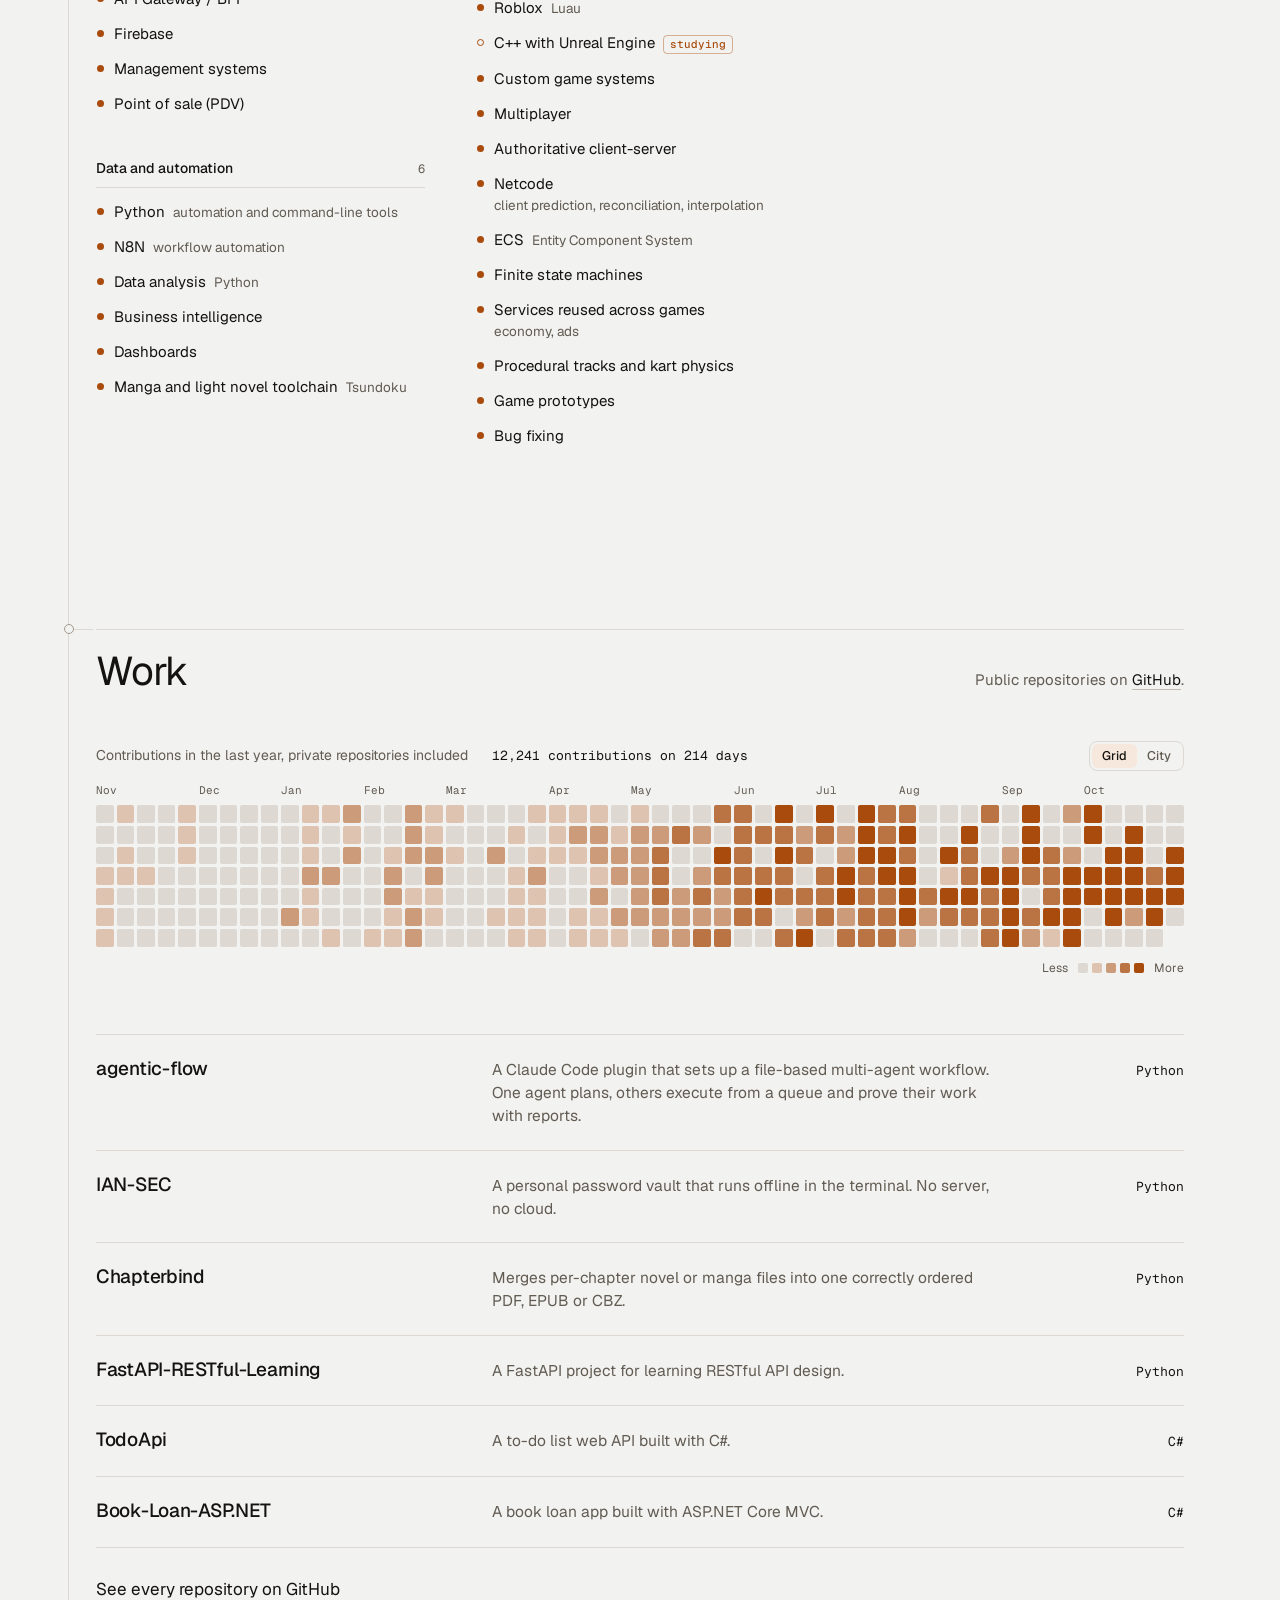
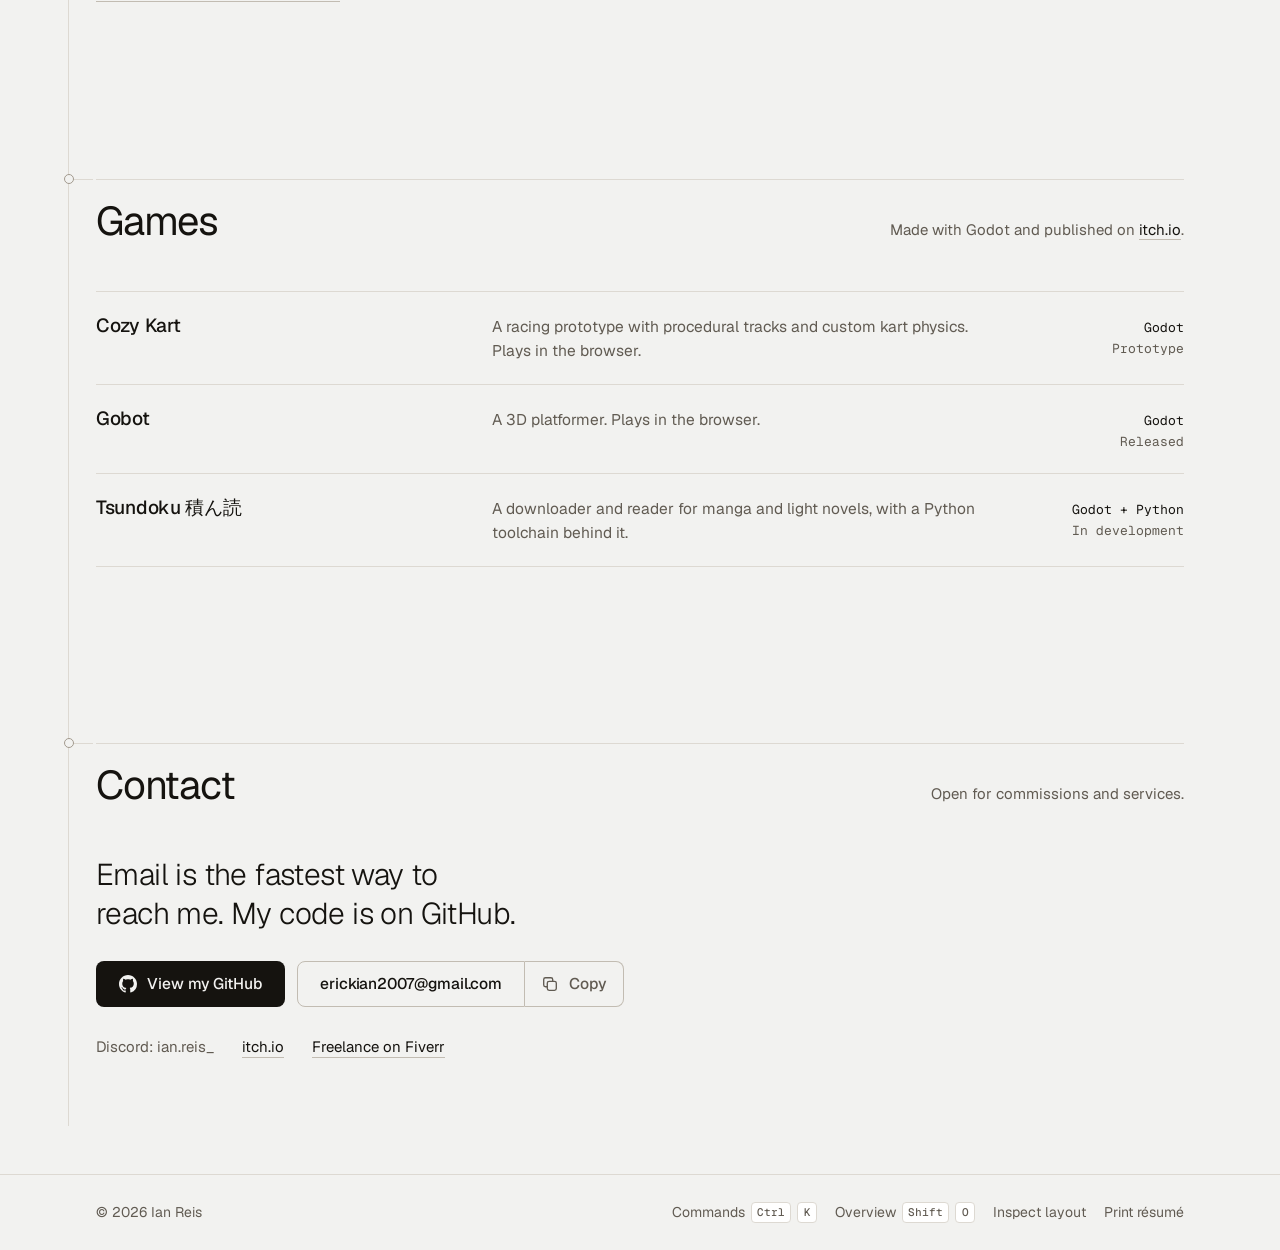
==== commit b4a9492d: "Draw the black hole in ASCII and let the hero follow the theme - The black hole is now rendered in c" ====
--- a/index.html
+++ b/index.html
@@ -79,7 +79,7 @@
 <a class="skip" href="#main" data-i18n="skip">Skip to content</a>
 <div class="progress" aria-hidden="true"><span id="progress"></span></div>
 
-<header class="bar" id="bar" data-c="Header" data-theme="dark">
+<header class="bar" id="bar" data-c="Header">
   <div class="wrap bar__in">
     <a class="brand" href="#top" aria-label="Ian Reis"><span class="brand__k" aria-hidden="true">I</span><span class="brand__h" aria-hidden="true">an&nbsp;</span><span class="brand__k" aria-hidden="true">R</span><span class="brand__h" aria-hidden="true">eis</span></a>
     <nav class="nav" aria-label="Sections" data-i18n-attr="aria-label:nav.label">
@@ -109,7 +109,7 @@
 <main id="main">
 
   <!-- ───────────── Hero ───────────── -->
-  <section class="hero" id="top" data-c="Hero" data-theme="dark"><!-- always space: the black hole needs the dark -->
+  <section class="hero" id="top" data-c="Hero">
     <div class="hero__bg" aria-hidden="true"></div>
     <div class="wrap hero__grid">
       <h1 class="hero__title">
--- a/assets/css/site.css
+++ b/assets/css/site.css
@@ -196,8 +196,8 @@
 html[data-theme="dark"] .theme-switch__port { transform: translateX(20px); background: var(--accent); border-color: var(--accent); }
 
 /* ── Hero ── */
-/* the hero is a window into space in both themes (data-theme="dark" on the section): full screen,
-   the black hole above, the words anchored at the bottom */
+/* the hero: full screen, the black hole above, the words anchored at the bottom; it follows the theme
+   (dark: glowing characters on space; light: the same black hole printed in ink on paper) */
 .hero {
   position: relative; overflow: hidden; display: flex; flex-direction: column; justify-content: flex-end;
   min-height: 100vh; min-height: 100svh; padding: calc(var(--bar-h) + 48px) 0 clamp(48px, 7vw, 96px);
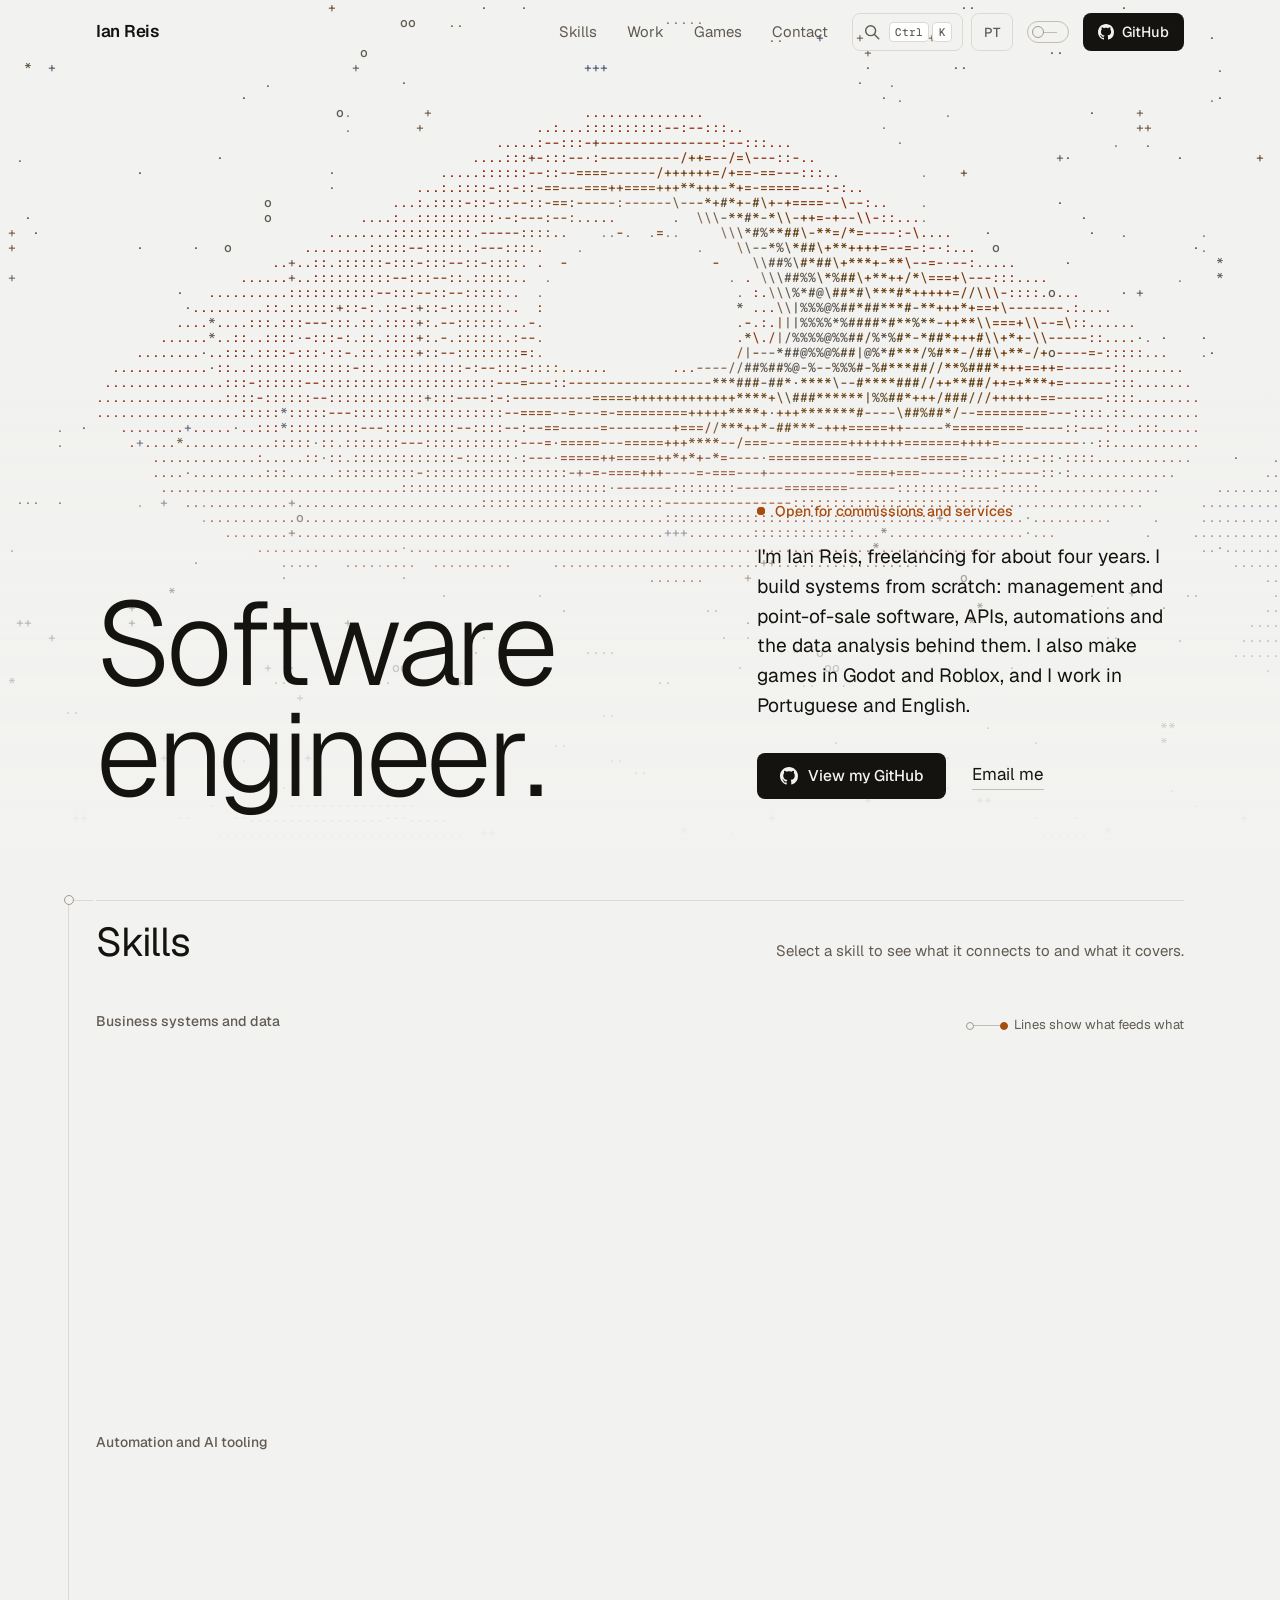
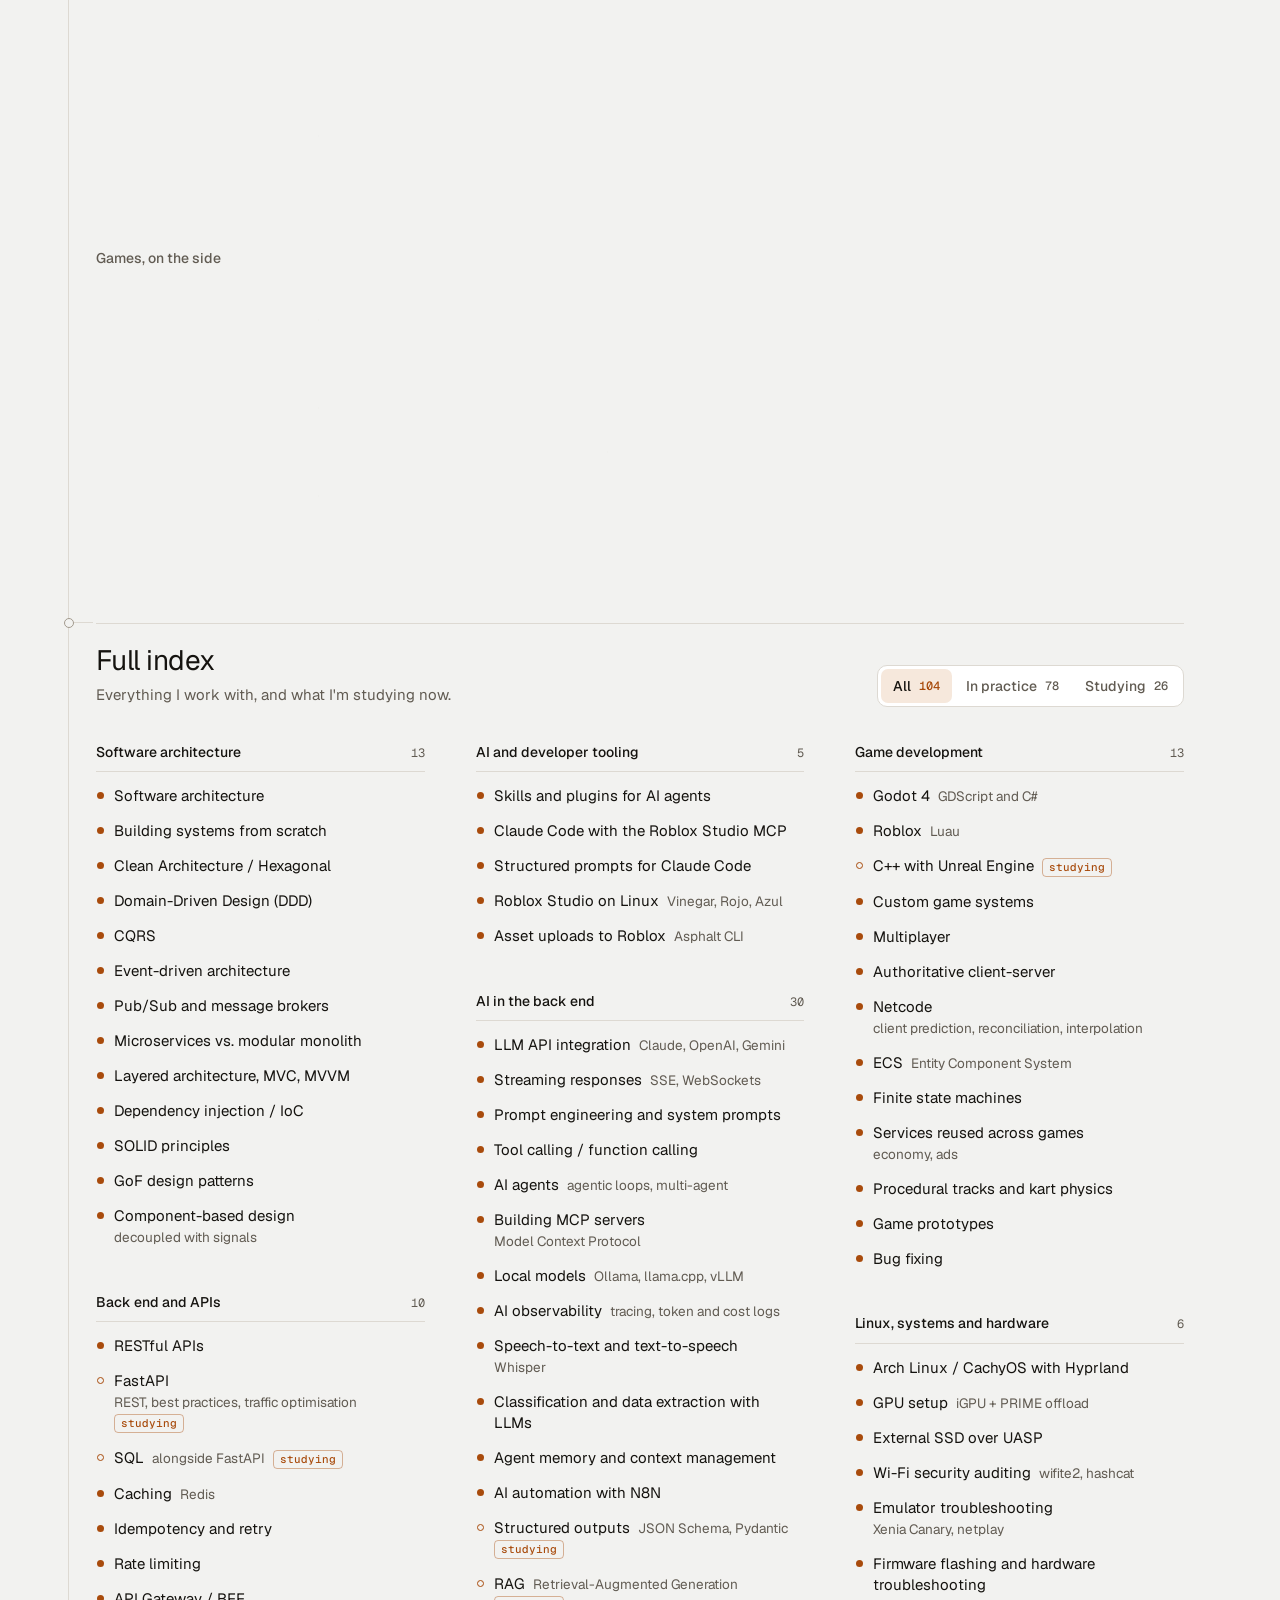
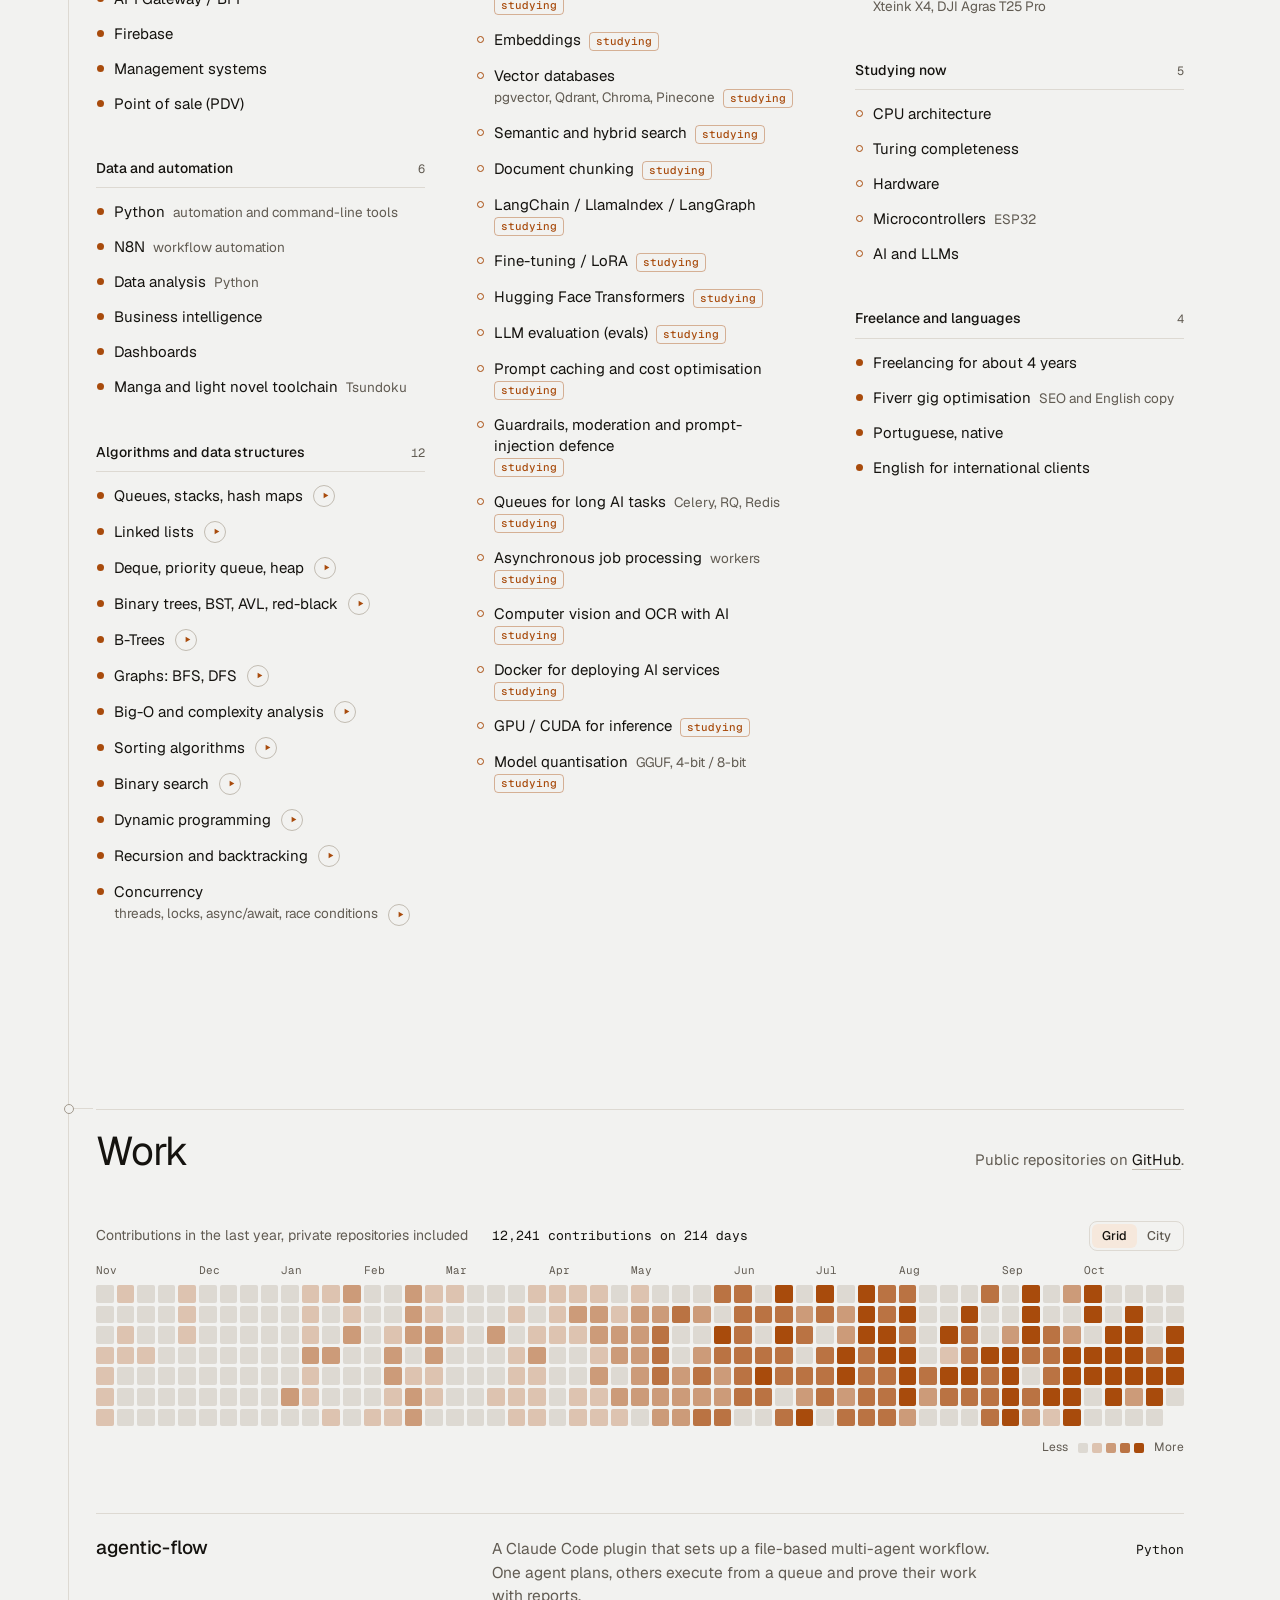
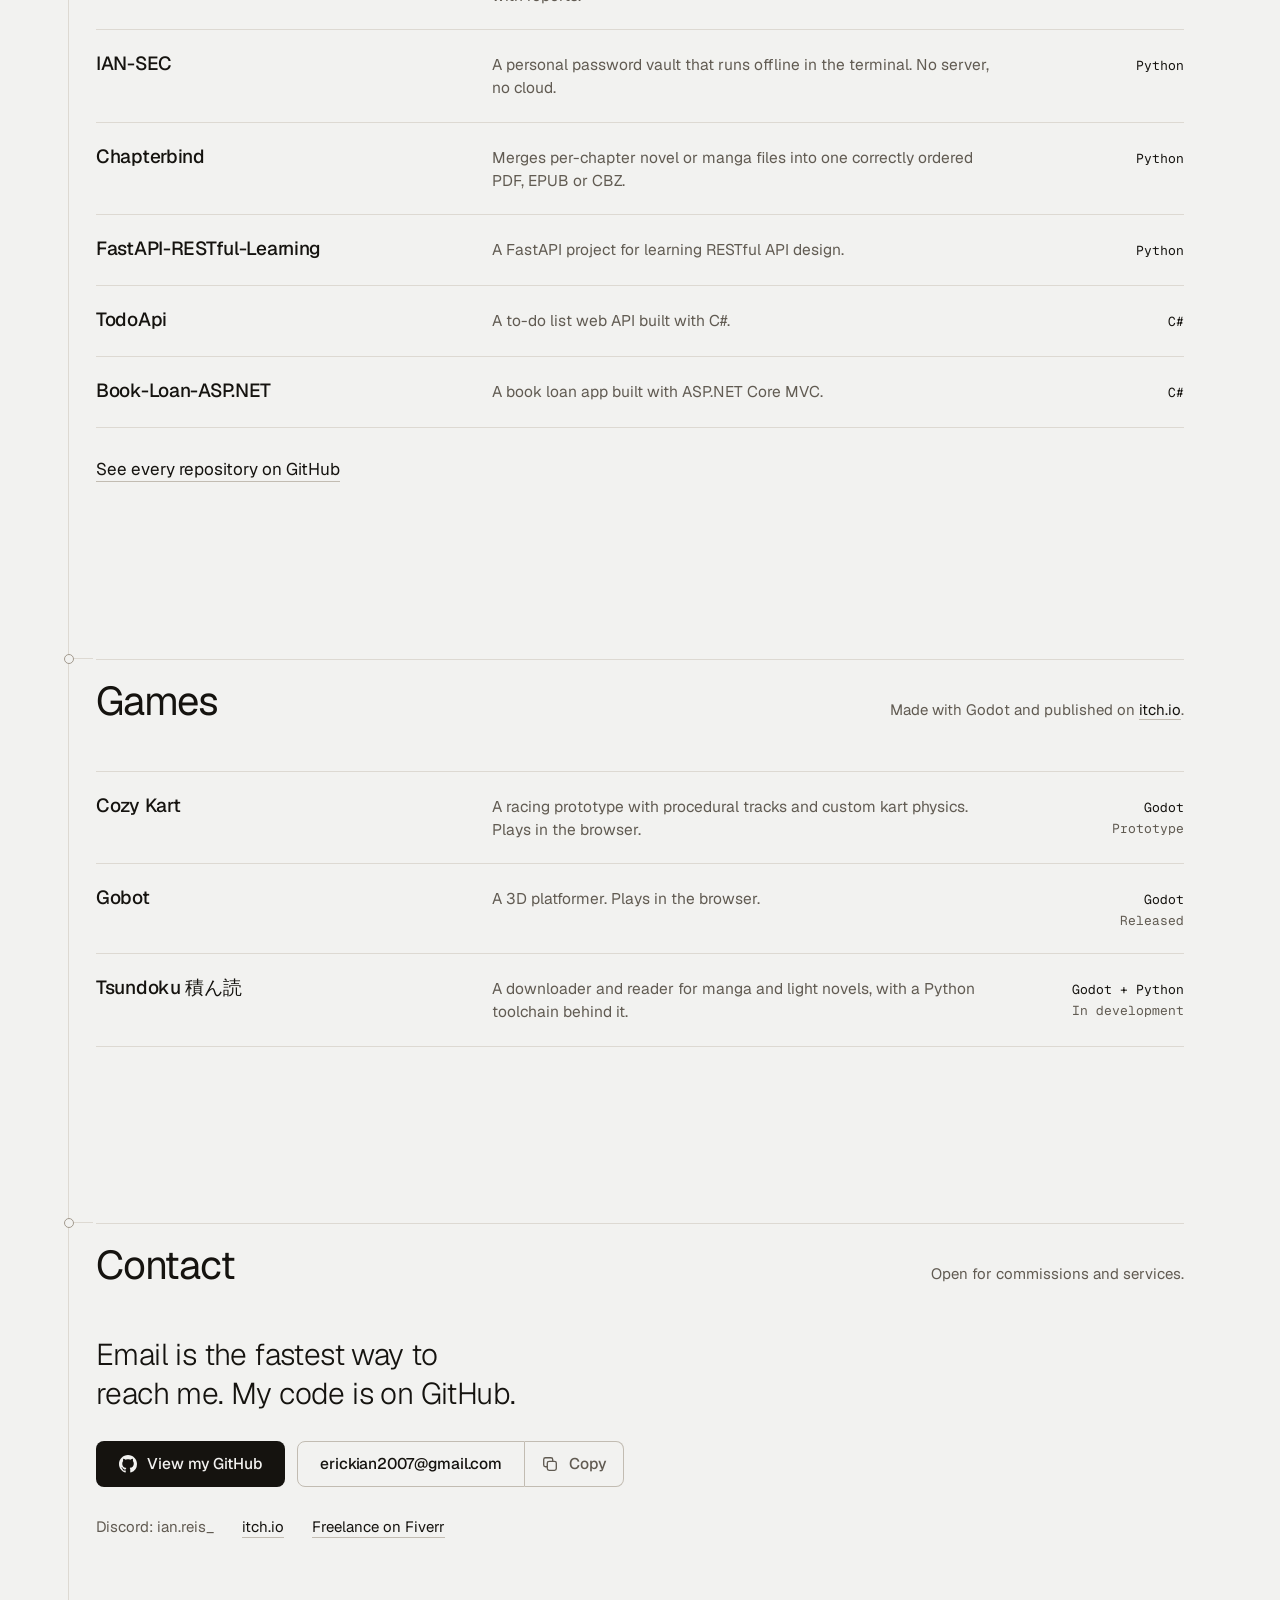
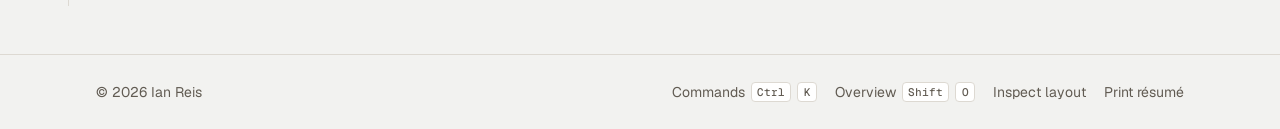
==== commit 37f3ccf4: "Add wormhole jumps, Hawking titles, a black hole 404 and AI skills - Wormhole: jumping to a section " ====
--- a/index.html
+++ b/index.html
@@ -28,7 +28,7 @@
   "email": "mailto:erickian2007@gmail.com",
   "url": "https://ian-reis.github.io/portfolio/",
   "knowsLanguage": ["pt-BR", "en"],
-  "knowsAbout": ["Software architecture", "RESTful APIs", "FastAPI", "Python", "Automation", "N8N", "Firebase", "CQRS", "Domain-Driven Design", "Clean Architecture", "Event-driven architecture", "Data structures and algorithms", "Management systems", "Point of sale", "Business intelligence", "Godot 4", "Roblox", "Luau", "C#", "Multiplayer netcode"],
+  "knowsAbout": ["Software architecture", "RESTful APIs", "FastAPI", "Python", "Automation", "N8N", "Firebase", "CQRS", "Domain-Driven Design", "Clean Architecture", "Event-driven architecture", "Data structures and algorithms", "Management systems", "Point of sale", "Business intelligence", "Godot 4", "Roblox", "Luau", "C#", "Multiplayer netcode", "LLM API integration", "AI agents", "Model Context Protocol (MCP) servers", "Prompt engineering", "Tool calling", "Local LLMs", "Speech-to-text"],
   "sameAs": ["https://github.com/ian-Reis", "https://ian-reis.itch.io/"]
 }
 </script>
@@ -55,6 +55,8 @@
     // arriving from the 404 page: open this page as a circle from the button that was clicked
     window.addEventListener('pagereveal', function (e) {
       if (!e.viewTransition) return;
+      // the browser may skip the transition: then the page simply appears, without an error
+      ['ready', 'finished', 'updateCallbackDone'].forEach(function (k) { if (e.viewTransition[k]) e.viewTransition[k].catch(function () {}); });
       var raw = null;
       try { raw = sessionStorage.getItem('ir:vt-origin'); sessionStorage.removeItem('ir:vt-origin'); } catch (err) {}
       if (!raw) { e.viewTransition.skipTransition(); return; }
@@ -63,7 +65,8 @@
         var rad = Math.hypot(Math.max(p.x, innerWidth - p.x), Math.max(p.y, innerHeight - p.y));
         r.animate({ clipPath: ['circle(0px at ' + p.x + 'px ' + p.y + 'px)', 'circle(' + rad + 'px at ' + p.x + 'px ' + p.y + 'px)'] },
           { duration: 700, easing: 'cubic-bezier(0.215, 0.61, 0.355, 1)', pseudoElement: '::view-transition-new(root)' });
-      });
+      }).catch(function () { /* the browser skipped the transition: the page simply appears */ });
+      e.viewTransition.finished.catch(function () {});
     });
   })();
 </script>
@@ -367,6 +370,42 @@
             </ul>
           </section>
 
+          <section class="ix__group" aria-labelledby="ix-g-aibe">
+            <h4 class="ix__gtitle" id="ix-g-aibe"><span data-i18n="ix.g.aibe">AI in the back end</span><span class="ix__count"></span></h4>
+            <ul class="ix__list">
+              <li class="ix__item"><span class="ix__name" data-i18n="ix.llmapi">LLM API integration</span><span class="ix__detail">Claude, OpenAI, Gemini</span></li>
+              <li class="ix__item"><span class="ix__name" data-i18n="ix.stream">Streaming responses</span><span class="ix__detail">SSE, WebSockets</span></li>
+              <li class="ix__item"><span class="ix__name" data-i18n="ix.prompteng">Prompt engineering and system prompts</span></li>
+              <li class="ix__item"><span class="ix__name">Tool calling / function calling</span></li>
+              <li class="ix__item"><span class="ix__name" data-i18n="ix.aiagents">AI agents</span><span class="ix__detail" data-i18n="ix.aiagents.d">agentic loops, multi-agent</span></li>
+              <li class="ix__item"><span class="ix__name" data-i18n="ix.mcpserver">Building MCP servers</span><span class="ix__detail">Model Context Protocol</span></li>
+              <li class="ix__item"><span class="ix__name" data-i18n="ix.local">Local models</span><span class="ix__detail">Ollama, llama.cpp, vLLM</span></li>
+              <li class="ix__item"><span class="ix__name" data-i18n="ix.obs">AI observability</span><span class="ix__detail" data-i18n="ix.obs.d">tracing, token and cost logs</span></li>
+              <li class="ix__item"><span class="ix__name" data-i18n="ix.speech">Speech-to-text and text-to-speech</span><span class="ix__detail">Whisper</span></li>
+              <li class="ix__item"><span class="ix__name" data-i18n="ix.extract">Classification and data extraction with LLMs</span></li>
+              <li class="ix__item"><span class="ix__name" data-i18n="ix.memory">Agent memory and context management</span></li>
+              <li class="ix__item"><span class="ix__name" data-i18n="ix.n8nai">AI automation with N8N</span></li>
+              <li class="ix__item" data-status="study"><span class="ix__name">Structured outputs</span><span class="ix__detail">JSON Schema, Pydantic</span><span class="ix__tag" data-i18n="ix.studying">studying</span></li>
+              <li class="ix__item" data-status="study"><span class="ix__name">RAG</span><span class="ix__detail">Retrieval-Augmented Generation</span><span class="ix__tag" data-i18n="ix.studying">studying</span></li>
+              <li class="ix__item" data-status="study"><span class="ix__name">Embeddings</span><span class="ix__tag" data-i18n="ix.studying">studying</span></li>
+              <li class="ix__item" data-status="study"><span class="ix__name" data-i18n="ix.vectordb">Vector databases</span><span class="ix__detail">pgvector, Qdrant, Chroma, Pinecone</span><span class="ix__tag" data-i18n="ix.studying">studying</span></li>
+              <li class="ix__item" data-status="study"><span class="ix__name" data-i18n="ix.semsearch">Semantic and hybrid search</span><span class="ix__tag" data-i18n="ix.studying">studying</span></li>
+              <li class="ix__item" data-status="study"><span class="ix__name" data-i18n="ix.chunking">Document chunking</span><span class="ix__tag" data-i18n="ix.studying">studying</span></li>
+              <li class="ix__item" data-status="study"><span class="ix__name">LangChain / LlamaIndex / LangGraph</span><span class="ix__tag" data-i18n="ix.studying">studying</span></li>
+              <li class="ix__item" data-status="study"><span class="ix__name">Fine-tuning / LoRA</span><span class="ix__tag" data-i18n="ix.studying">studying</span></li>
+              <li class="ix__item" data-status="study"><span class="ix__name">Hugging Face Transformers</span><span class="ix__tag" data-i18n="ix.studying">studying</span></li>
+              <li class="ix__item" data-status="study"><span class="ix__name" data-i18n="ix.evals">LLM evaluation (evals)</span><span class="ix__tag" data-i18n="ix.studying">studying</span></li>
+              <li class="ix__item" data-status="study"><span class="ix__name" data-i18n="ix.pcache">Prompt caching and cost optimisation</span><span class="ix__tag" data-i18n="ix.studying">studying</span></li>
+              <li class="ix__item" data-status="study"><span class="ix__name" data-i18n="ix.guard">Guardrails, moderation and prompt-injection defence</span><span class="ix__tag" data-i18n="ix.studying">studying</span></li>
+              <li class="ix__item" data-status="study"><span class="ix__name" data-i18n="ix.aiqueues">Queues for long AI tasks</span><span class="ix__detail">Celery, RQ, Redis</span><span class="ix__tag" data-i18n="ix.studying">studying</span></li>
+              <li class="ix__item" data-status="study"><span class="ix__name" data-i18n="ix.jobs">Asynchronous job processing</span><span class="ix__detail">workers</span><span class="ix__tag" data-i18n="ix.studying">studying</span></li>
+              <li class="ix__item" data-status="study"><span class="ix__name" data-i18n="ix.vision">Computer vision and OCR with AI</span><span class="ix__tag" data-i18n="ix.studying">studying</span></li>
+              <li class="ix__item" data-status="study"><span class="ix__name" data-i18n="ix.docker">Docker for deploying AI services</span><span class="ix__tag" data-i18n="ix.studying">studying</span></li>
+              <li class="ix__item" data-status="study"><span class="ix__name" data-i18n="ix.cuda">GPU / CUDA for inference</span><span class="ix__tag" data-i18n="ix.studying">studying</span></li>
+              <li class="ix__item" data-status="study"><span class="ix__name" data-i18n="ix.quant">Model quantisation</span><span class="ix__detail">GGUF, 4-bit / 8-bit</span><span class="ix__tag" data-i18n="ix.studying">studying</span></li>
+            </ul>
+          </section>
+
           <section class="ix__group" aria-labelledby="ix-g-games">
             <h4 class="ix__gtitle" id="ix-g-games"><span data-i18n="ix.g.games">Game development</span><span class="ix__count"></span></h4>
             <ul class="ix__list">
--- a/assets/css/site.css
+++ b/assets/css/site.css
@@ -222,7 +222,7 @@
 .hero__title .ch { display: inline-block; white-space: pre; will-change: auto; }
 .hero.is-free .hero__line { overflow: visible; }
 .hole__hint {
-  position: absolute; left: 50%; top: calc(var(--bar-h) + 14px); z-index: 1; width: max-content; max-width: 90vw; translate: -50% 0;
+  position: absolute; left: 50%; bottom: 18px; z-index: 1; width: max-content; max-width: 90vw; translate: -50% 0;
   font: 400 12.5px/1.4 var(--mono); color: var(--slate); letter-spacing: 0.01em; pointer-events: none;
   opacity: 0; transition: opacity 0.8s var(--ease);
 }
@@ -231,6 +231,14 @@
 .hero.has-hole { cursor: crosshair; }
 .hero.has-hole a, .hero.has-hole button, .hero.has-hole .hero__lead, .hero.has-hole .status { cursor: auto; }
 .hero.has-hole a, .hero.has-hole button { cursor: pointer; }
+/* wormhole jumps: the header stays put, the ring of characters draws above the spiralling page */
+.vt-worm .bar { view-transition-name: site-bar; }
+.worm { position: fixed; inset: 0; z-index: 200; width: 100vw; height: 100vh; pointer-events: none; view-transition-name: worm-ring; }
+::view-transition-group(site-bar), ::view-transition-old(site-bar), ::view-transition-new(site-bar),
+::view-transition-group(worm-ring), ::view-transition-new(worm-ring) { animation: none; }
+/* Hawking radiation: heading letters keep their width while they show other characters */
+.hk { display: inline-block; white-space: pre; text-align: center; will-change: transform; }
+
 .hero__morph { position: absolute; z-index: 2; pointer-events: none; }
 .hero__grid { position: relative; z-index: 1; width: 100%; display: grid; grid-template-columns: minmax(0, 7fr) minmax(0, 5fr); column-gap: clamp(32px, 5vw, 80px); align-items: end; }
 .hero__title { font: 300 clamp(44px, 9.2vw, 132px)/0.94 var(--font); letter-spacing: -0.045em; }
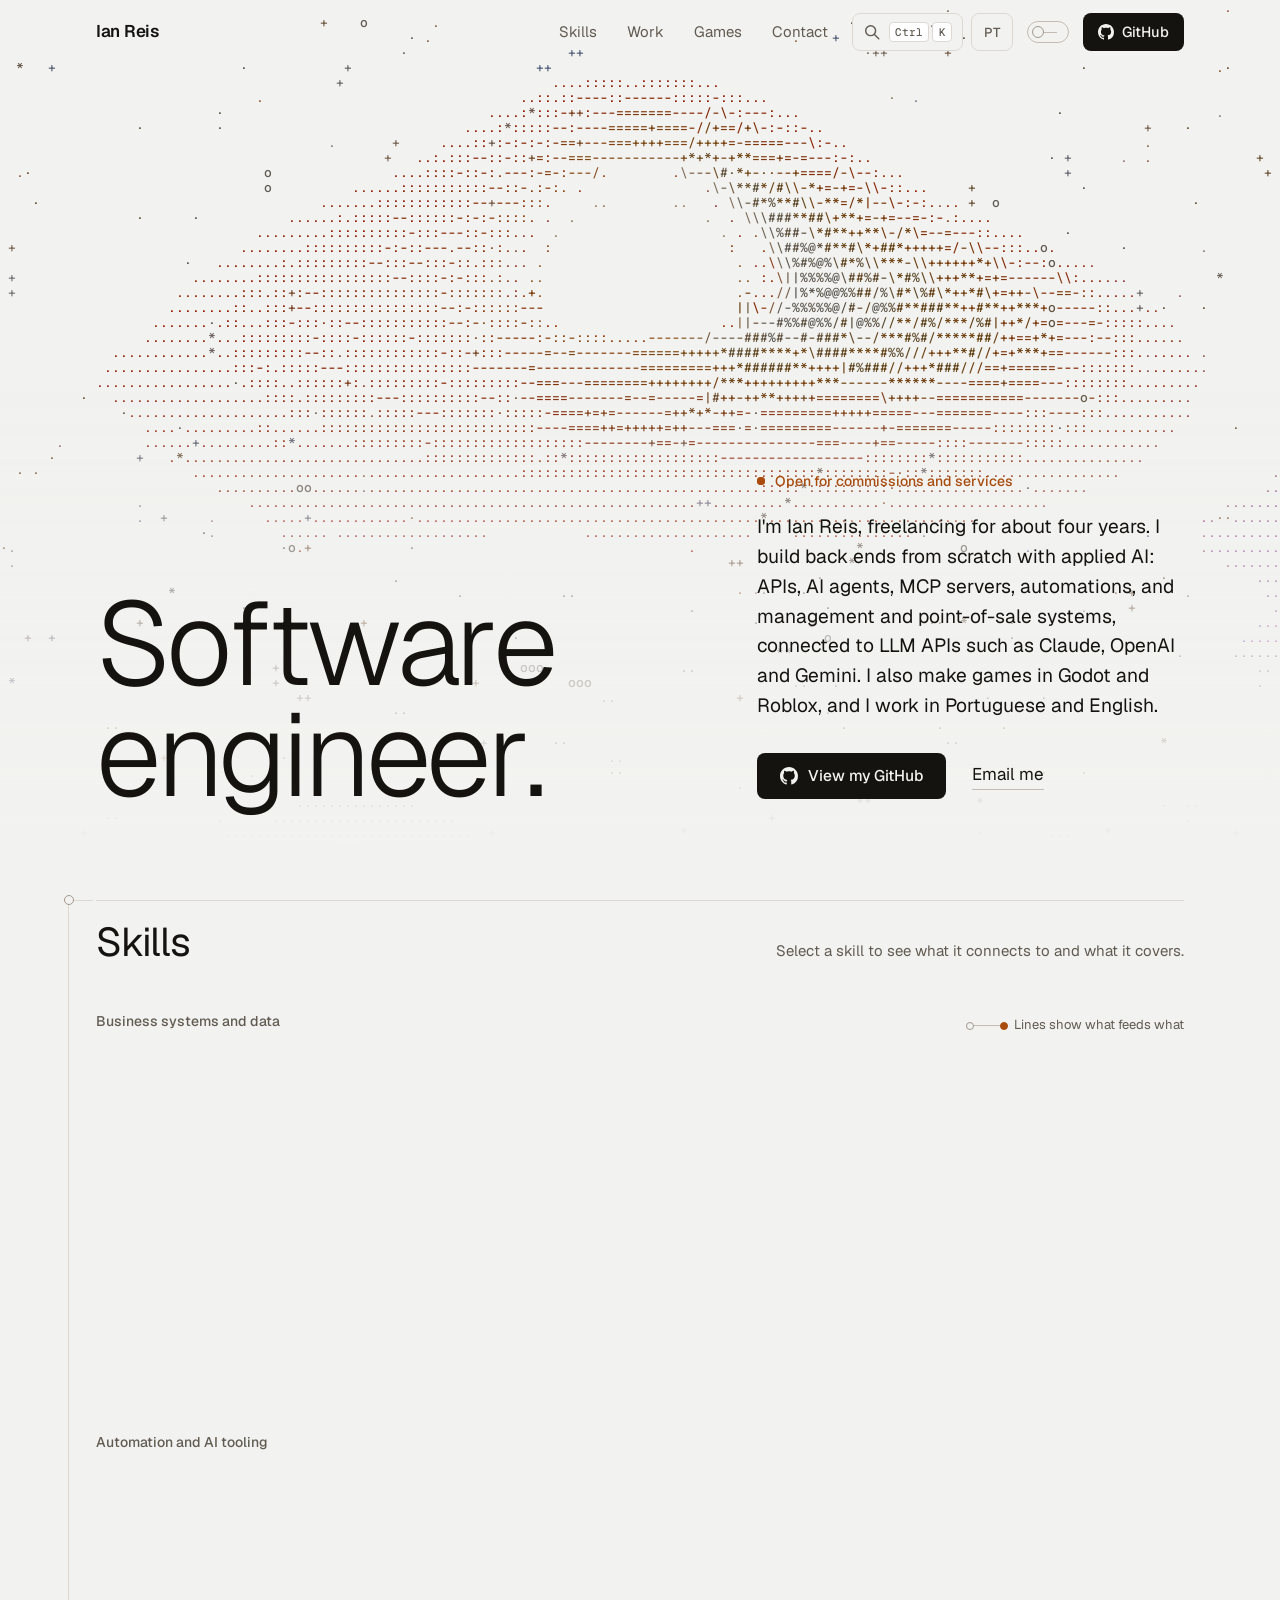
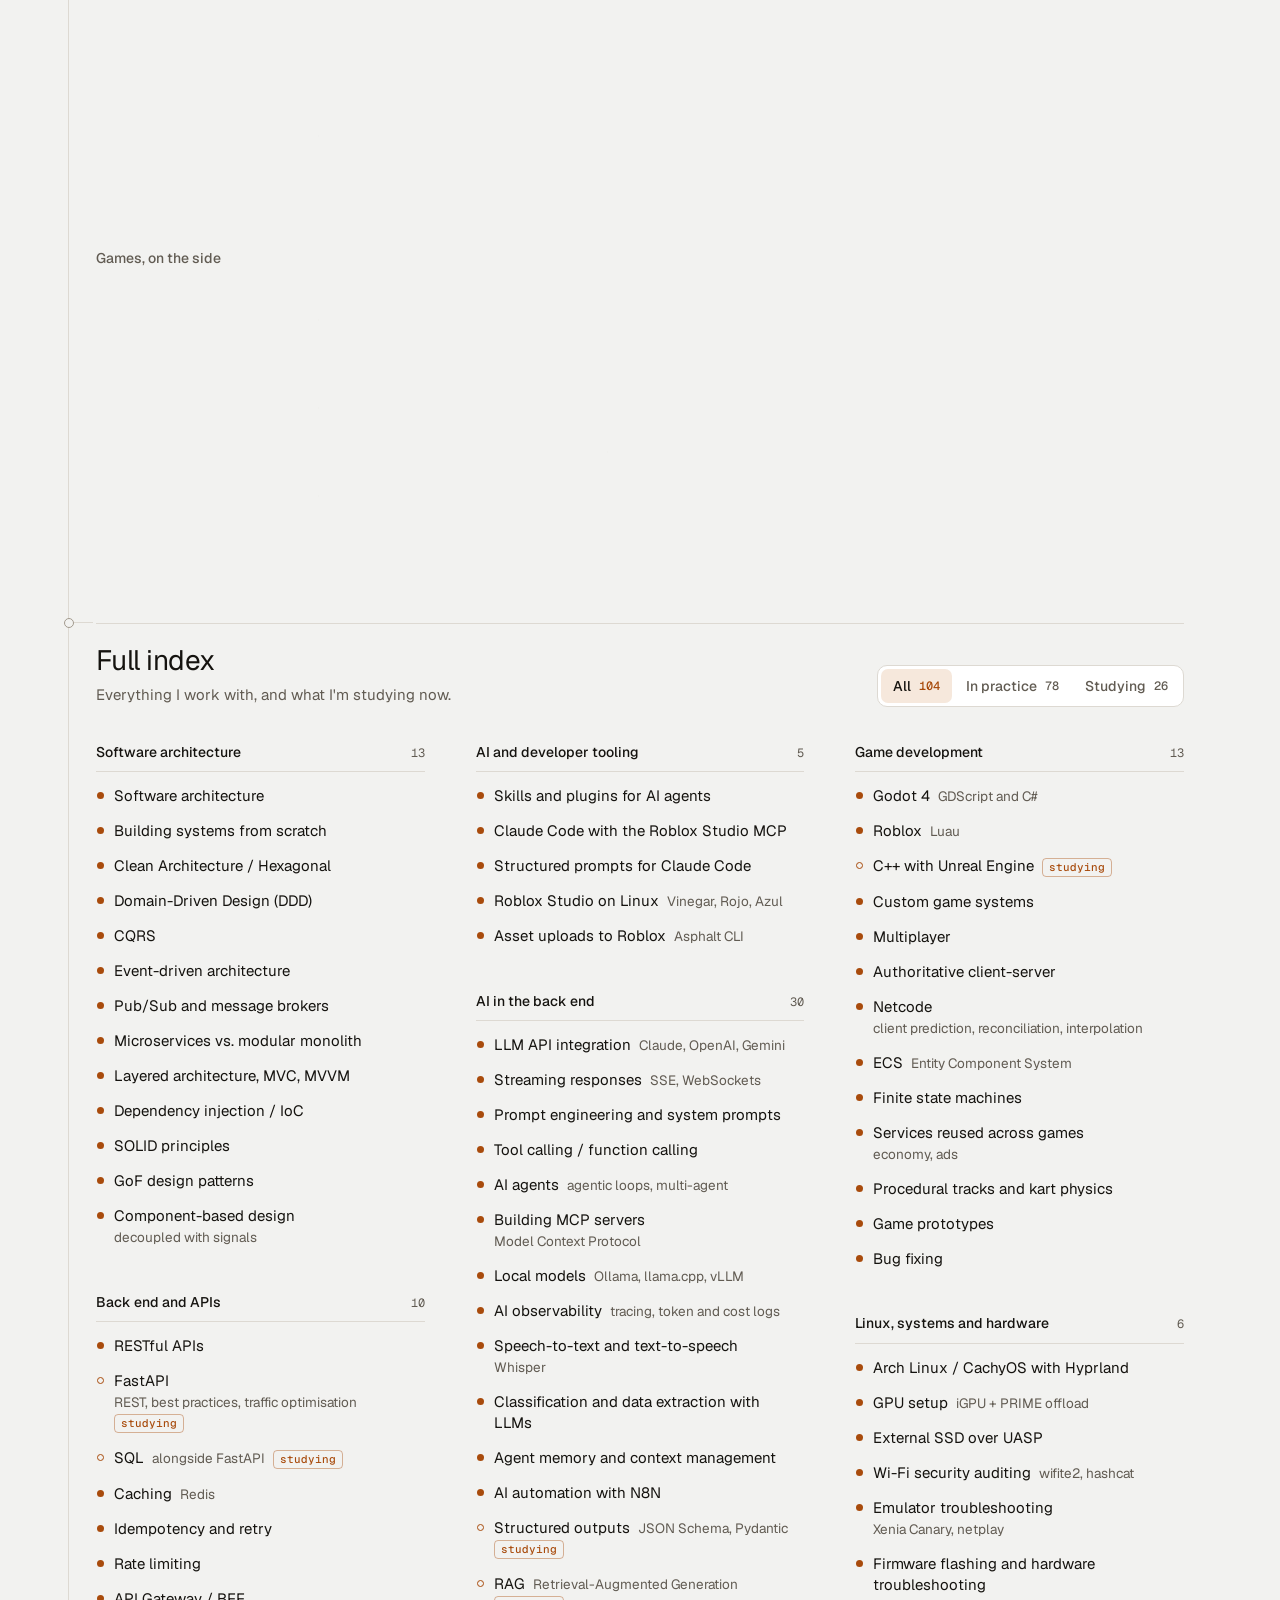
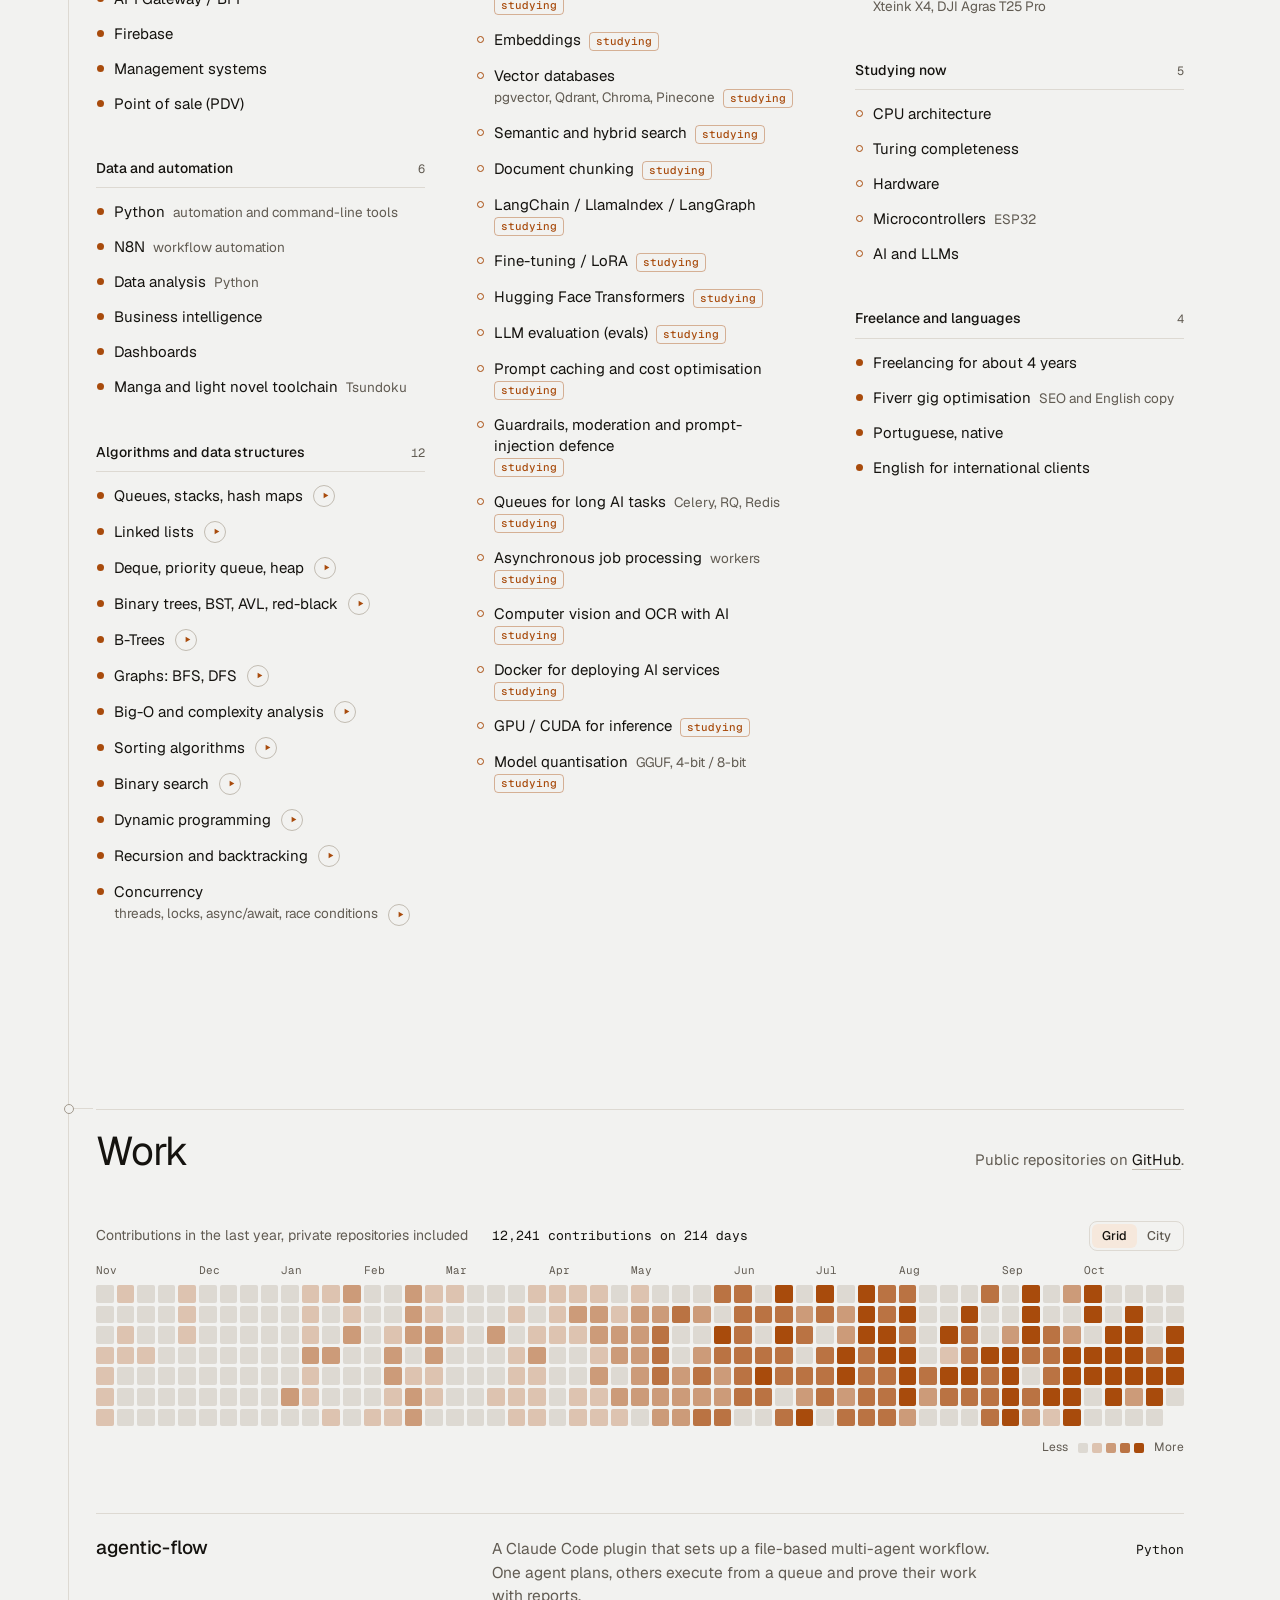
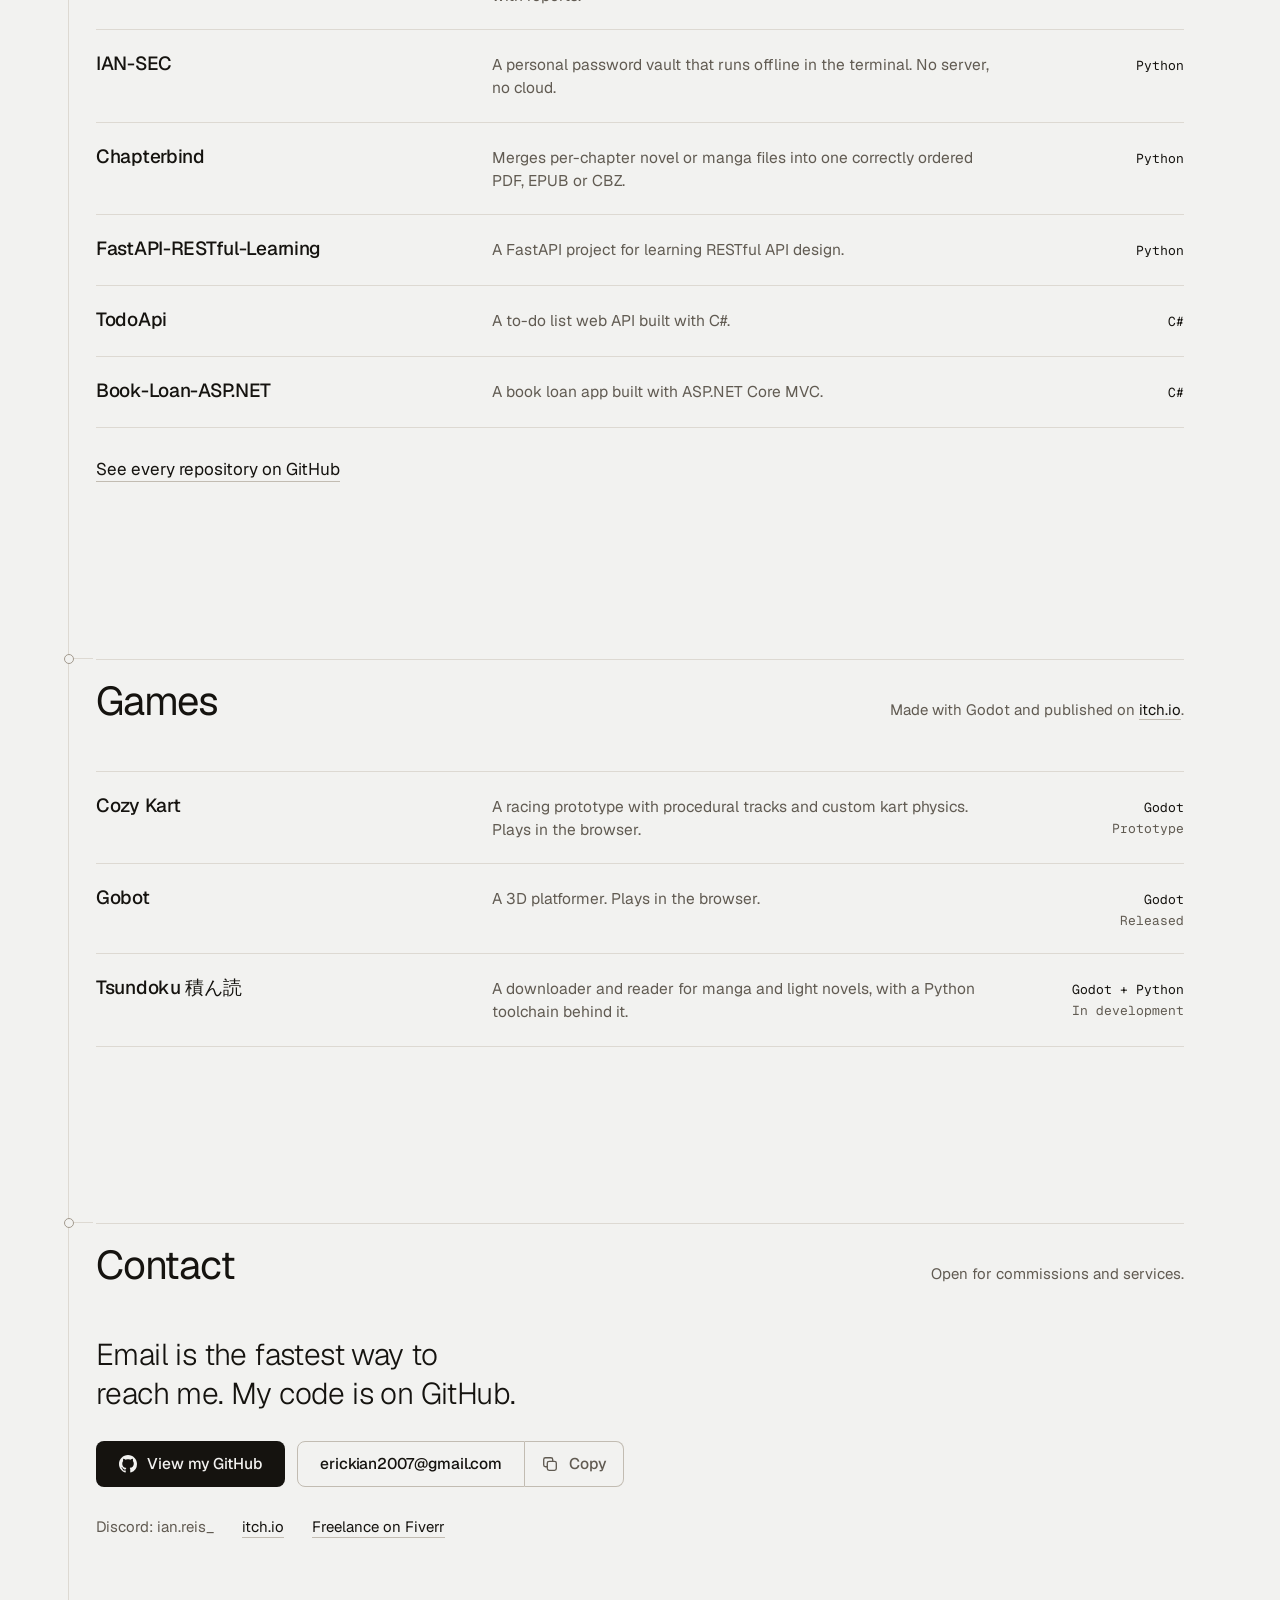
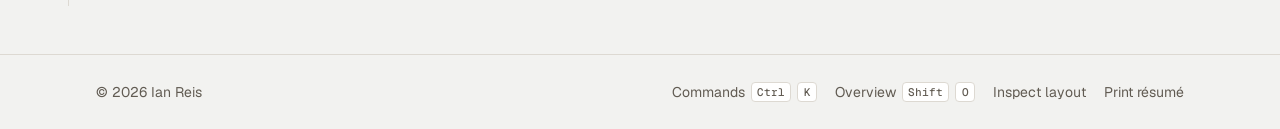
==== commit c9509605: "Rewrite the hero description around back ends with applied AI - Hero text (EN and PT): back ends bui" ====
--- a/index.html
+++ b/index.html
@@ -4,7 +4,7 @@
 <meta charset="utf-8">
 <meta name="viewport" content="width=device-width, initial-scale=1">
 <title>Ian Reis — Software Engineer</title>
-<meta name="description" content="Ian Reis is a freelance software engineer: software architecture, RESTful APIs, management and point-of-sale systems, Python automation and data analysis. Also builds games with Godot and Roblox. Portuguese and English.">
+<meta name="description" content="Ian Reis is a freelance software engineer who builds back ends from scratch with applied AI: APIs, AI agents, MCP servers, automations, and management and point-of-sale systems. Also builds games with Godot and Roblox. Portuguese and English.">
 <meta name="keywords" content="software engineer, software architecture, RESTful APIs, FastAPI, Python, automation, N8N, CQRS, DDD, Clean Architecture, Godot 4, Roblox, Luau, multiplayer, freelancer">
 <meta name="theme-color" content="#F2F2F0">
 <meta name="color-scheme" content="light dark">
@@ -12,7 +12,7 @@
 <meta property="og:type" content="website">
 <meta property="og:url" content="https://ian-reis.github.io/portfolio/">
 <meta property="og:title" content="Ian Reis — Software Engineer">
-<meta property="og:description" content="Management systems, RESTful APIs, data analysis, BI and dashboards. Also games with Godot and Roblox.">
+<meta property="og:description" content="Back ends with applied AI: APIs, AI agents, MCP servers and automations, plus management and point-of-sale systems. Also games with Godot and Roblox.">
 <meta property="og:image" content="https://ian-reis.github.io/portfolio/assets/images/og.png">
 <meta property="og:image:width" content="1200">
 <meta property="og:image:height" content="630">
@@ -122,7 +122,7 @@
       </h1>
       <div class="hero__side">
         <p class="status"><span class="status__dot" aria-hidden="true"></span><span data-i18n="status">Open for commissions and services</span></p>
-        <p class="hero__lead" data-i18n="hero.lead">I'm Ian Reis, freelancing for about four years. I build systems from scratch: management and point-of-sale software, APIs, automations and the data analysis behind them. I also make games in Godot and Roblox, and I work in Portuguese and English.</p>
+        <p class="hero__lead" data-i18n="hero.lead">I'm Ian Reis, freelancing for about four years. I build back ends from scratch with applied AI: APIs, AI agents, MCP servers, automations, and management and point-of-sale systems, connected to LLM APIs such as Claude, OpenAI and Gemini. I also make games in Godot and Roblox, and I work in Portuguese and English.</p>
         <div class="hero__actions">
           <a class="btn btn--primary" href="https://github.com/ian-Reis" target="_blank" rel="noopener">
             <svg class="icon" viewBox="0 0 16 16" aria-hidden="true" focusable="false"><path fill="currentColor" d="M8 0C3.58 0 0 3.58 0 8c0 3.54 2.29 6.53 5.47 7.59.4.07.55-.17.55-.38 0-.19-.01-.82-.01-1.49-2.01.37-2.53-.49-2.69-.94-.09-.23-.48-.94-.82-1.13-.28-.15-.68-.52-.01-.53.63-.01 1.08.58 1.23.82.72 1.21 1.87.87 2.33.66.07-.52.28-.87.51-1.07-1.78-.2-3.64-.89-3.64-3.95 0-.87.31-1.59.82-2.15-.08-.2-.36-1.02.08-2.12 0 0 .67-.21 2.2.82.64-.18 1.32-.27 2-.27.68 0 1.36.09 2 .27 1.53-1.04 2.2-.82 2.2-.82.44 1.1.16 1.92.08 2.12.51.56.82 1.27.82 2.15 0 3.07-1.87 3.75-3.65 3.95.29.25.54.73.54 1.48 0 1.07-.01 1.93-.01 2.2 0 .21.15.46.55.38A8.013 8.013 0 0016 8c0-4.42-3.58-8-8-8z"/></svg>
